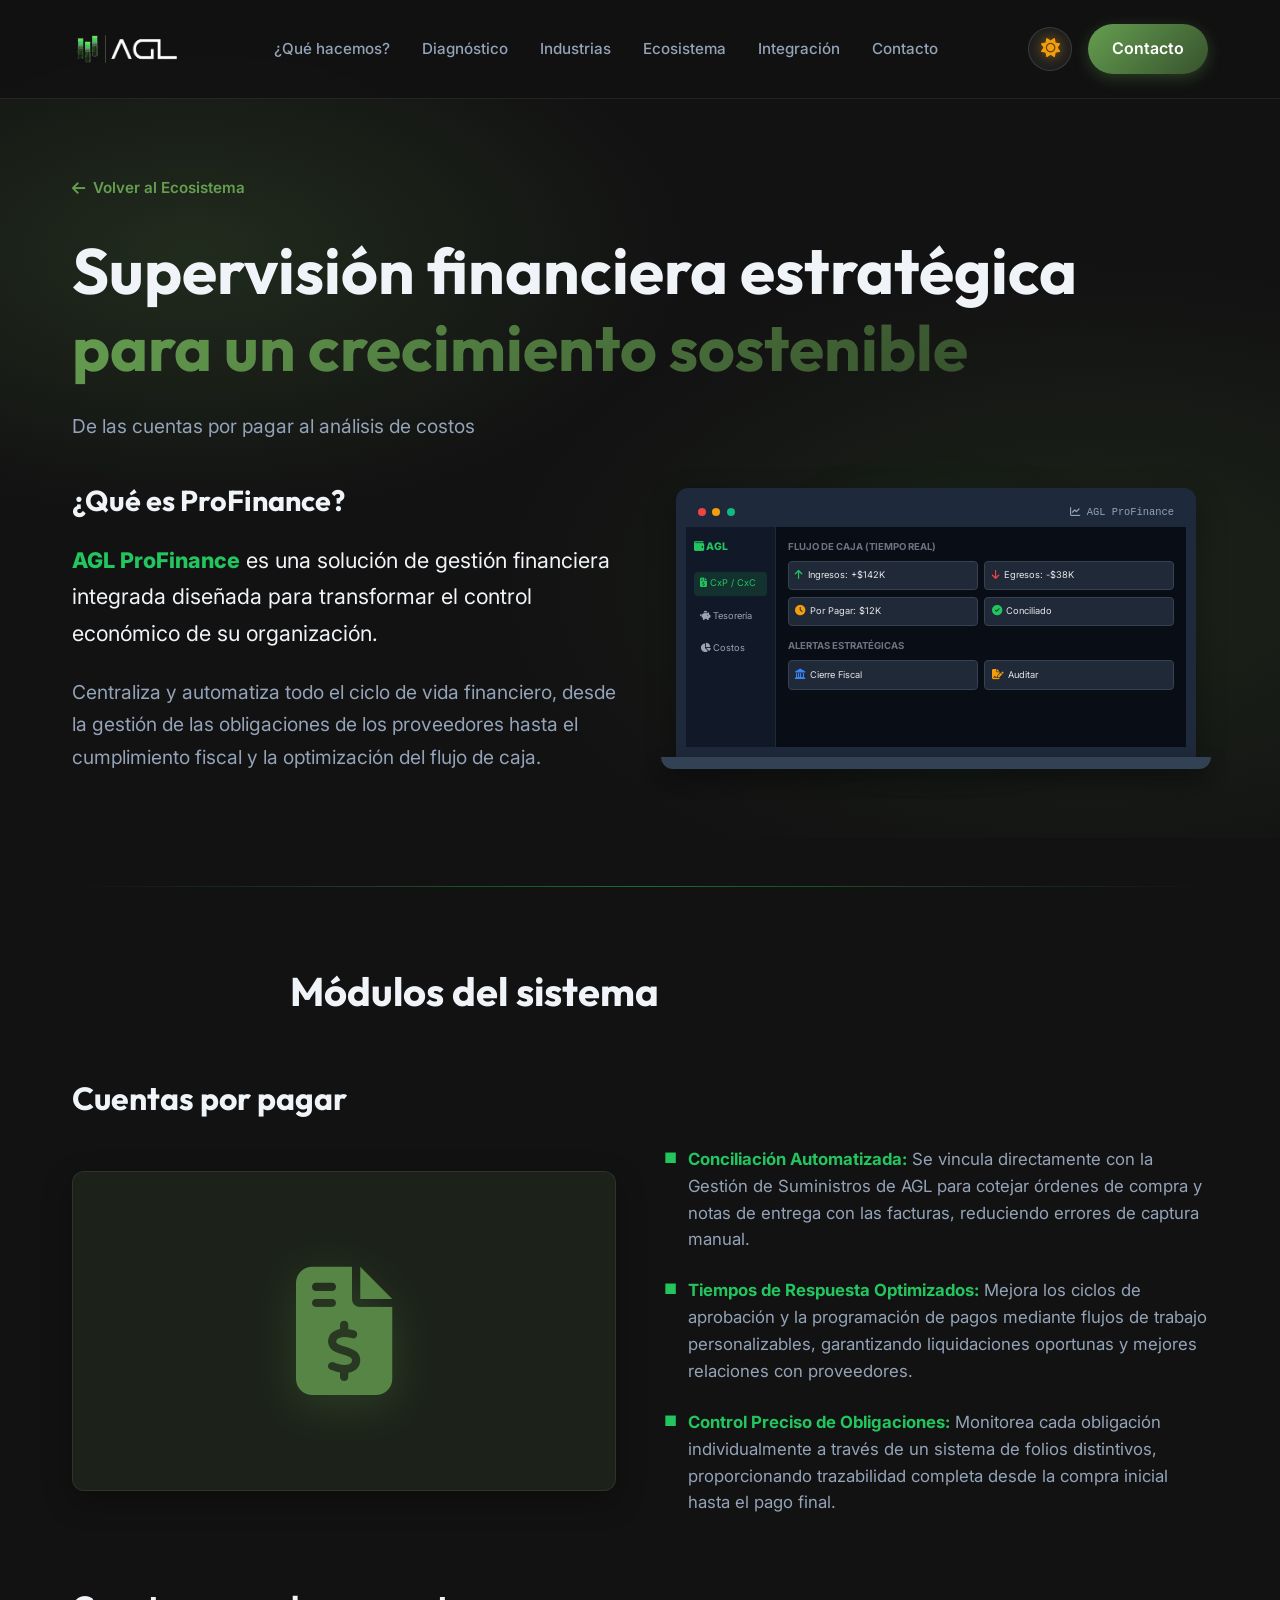
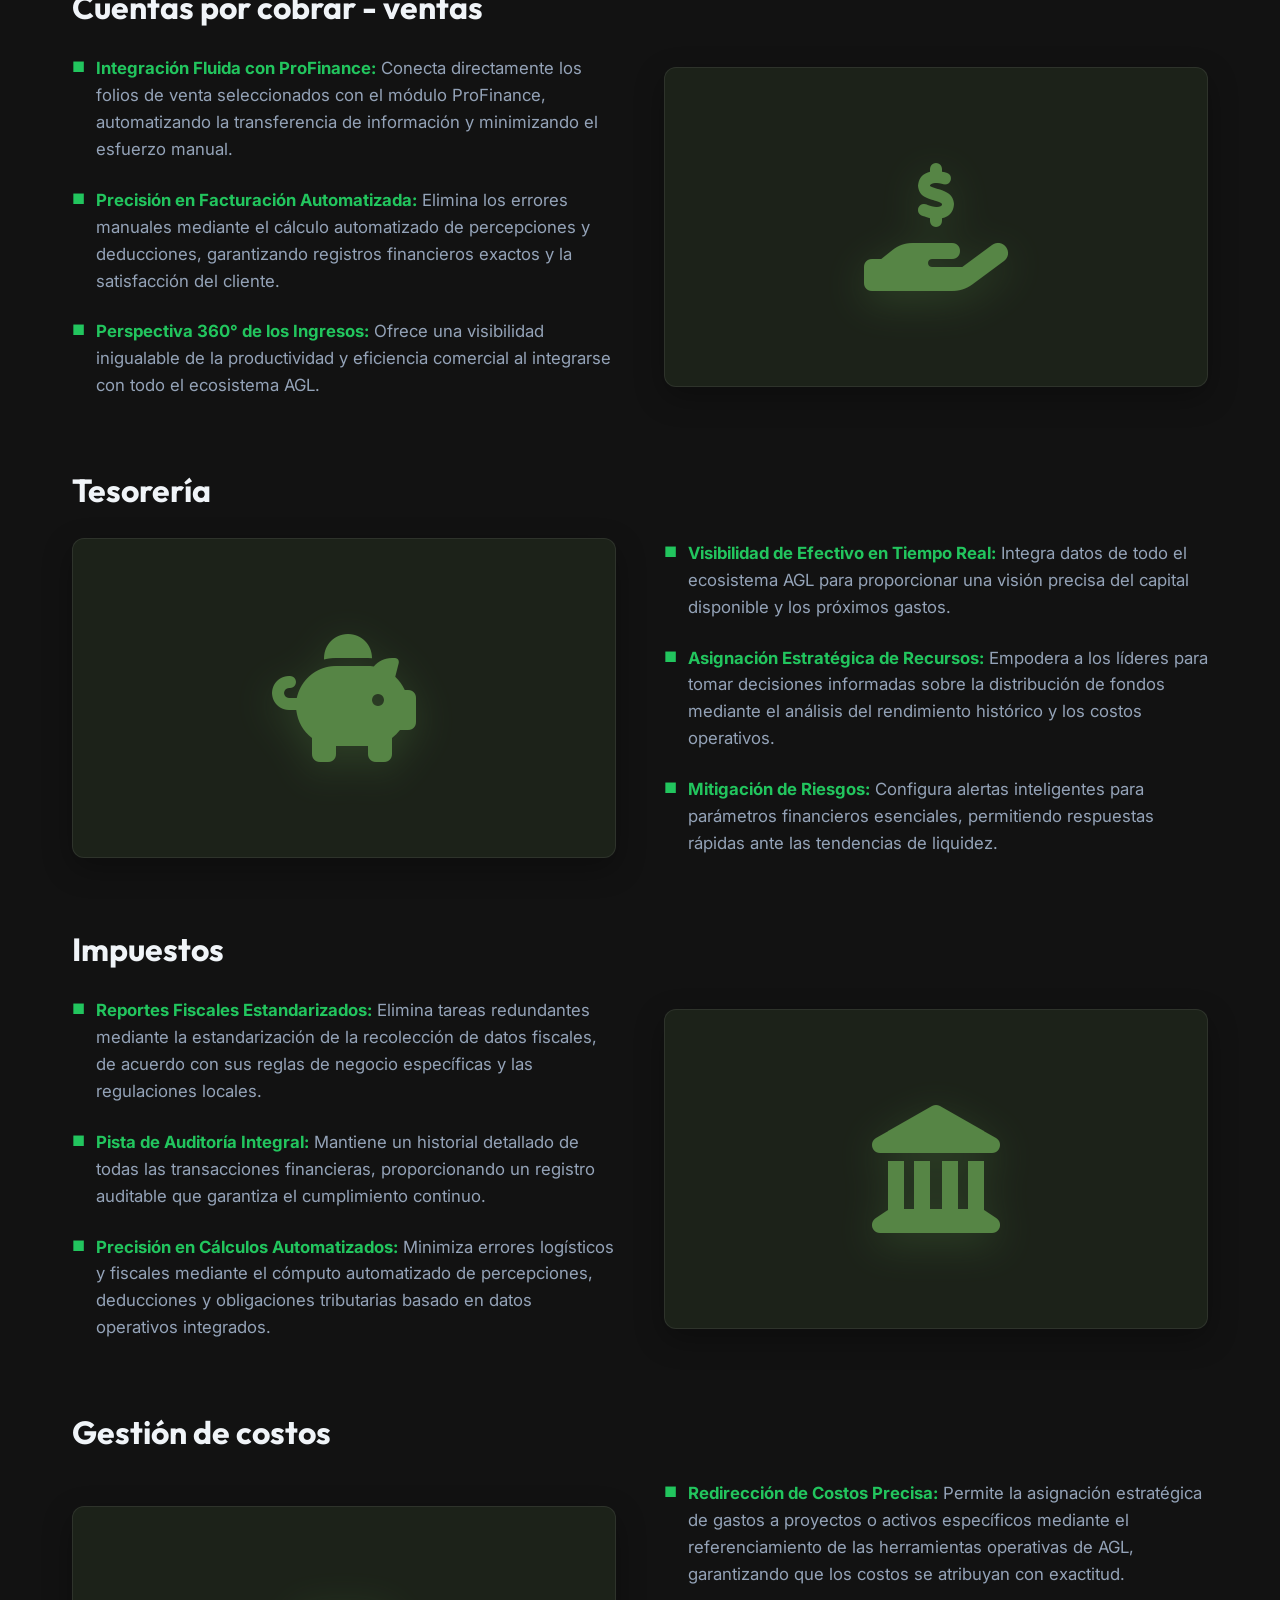
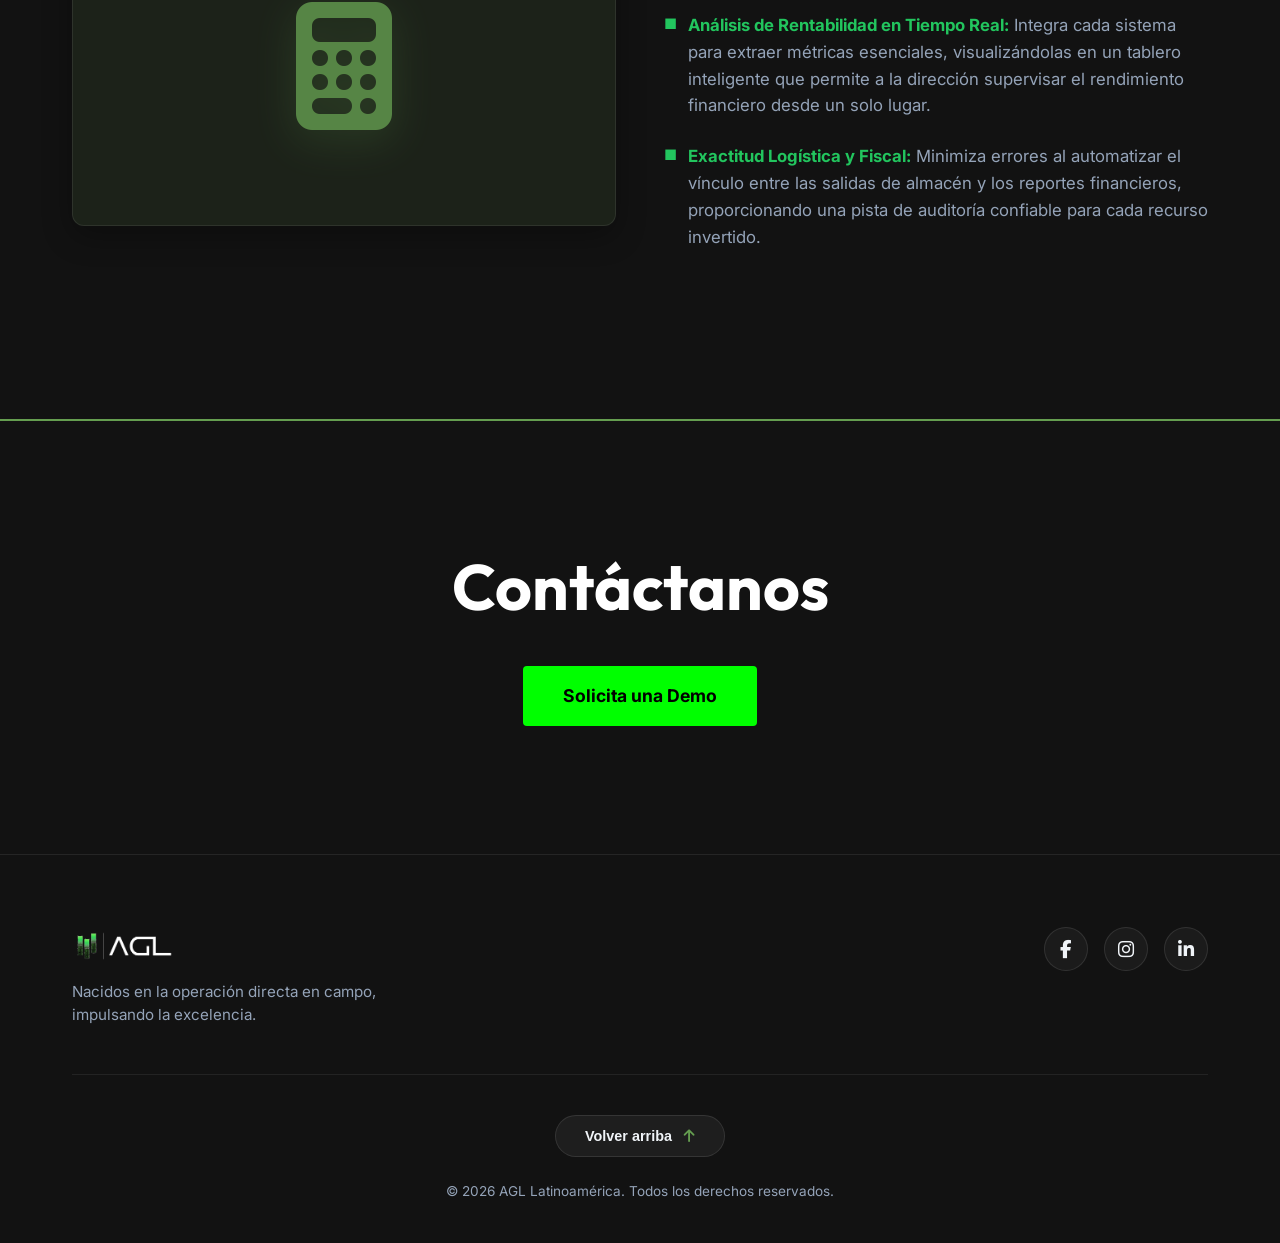
==== servicios/administrativos/profinance/profinance.html @ b3e9d48b "markVI" ====
<!DOCTYPE html>
<html lang="es">

<head>
    <meta charset="UTF-8">
    <meta name="viewport" content="width=device-width, initial-scale=1.0">
    <title>ProFinance | AGL Latinoamérica</title>
    <meta name="description"
        content="Supervisión financiera estratégica para un crecimiento sostenible. De las cuentas por pagar al análisis de costos.">
    <!-- Google Fonts & Icons -->
    <link rel="preconnect" href="https://fonts.googleapis.com">
    <link rel="preconnect" href="https://fonts.gstatic.com" crossorigin>
    <link
        href="https://fonts.googleapis.com/css2?family=Inter:wght@300;400;600;700&family=Outfit:wght@400;600;800&display=swap"
        rel="stylesheet">
    <link rel="stylesheet" href="https://cdnjs.cloudflare.com/ajax/libs/font-awesome/6.4.0/css/all.min.css">
    <!-- Enlazado al CSS de esta sección -->
    <link rel="stylesheet" href="styles_pf.css">
</head>

<body>
    <!-- Navbar -->
    <nav class="navbar">
        <div class="container nav-container">
            <a href="../../../index.html" class="logo">
                <img src="../../../Logos/logo blanco.png" alt="AGL" class="logo-img theme-logo" id="nav-logo">
            </a>
            <ul class="nav-links">
                <li><a href="../../../index.html#about">¿Qué hacemos?</a></li>
                <li><a href="../../../index.html#diagnostico">Diagnóstico</a></li>
                <li><a href="../../../index.html#industrias">Industrias</a></li>
                <li><a href="../../../index.html#ecosistema">Ecosistema</a></li>
                <li><a href="../../../index.html#integracion">Integración</a></li>
                <li><a href="#contacto">Contacto</a></li>
            </ul>
            <div class="nav-actions">
                <button class="theme-toggle-btn" id="theme-toggle" aria-label="Cambiar tema">
                    <i class="fas fa-sun theme-icon theme-icon-sun"></i>
                    <i class="fas fa-moon theme-icon theme-icon-moon"></i>
                </button>
                <a href="#contacto" class="btn btn-primary nav-btn">Contacto</a>
                <button class="mobile-menu-btn" id="mobile-menu-btn"><i class="fas fa-bars"></i></button>
            </div>
        </div>
    </nav>

    <!-- Menú Móvil -->
    <div class="mobile-nav" id="mobile-nav">
        <div class="mobile-nav-header">
            <a href="../../../index.html" class="logo">
                <img src="../../../Logos/logo blanco.png" alt="AGL" class="logo-img theme-logo" id="mobile-nav-logo">
            </a>
            <button class="mobile-close-btn" id="mobile-close-btn"><i class="fas fa-times"></i></button>
        </div>
        <ul class="mobile-nav-links">
            <li><a href="../../../index.html#about" class="mobile-link">¿Qué hacemos?</a></li>
            <li><a href="../../../index.html#ecosistema" class="mobile-link">Ecosistema</a></li>
            <li><a href="../../../index.html#integracion" class="mobile-link">Integración</a></li>
        </ul>
        <div class="mobile-nav-footer">
            <a href="#contacto" class="btn btn-primary mobile-link">Contacto</a>
            <button class="mobile-theme-toggle" id="mobile-theme-toggle">
                <span class="theme-toggle-btn-inner">
                    <i class="fas fa-sun theme-icon theme-icon-sun"></i>
                    <i class="fas fa-moon theme-icon theme-icon-moon"></i>
                </span>
            </button>
        </div>
    </div>

    <!-- Hero Section: ¿Qué es ProFinance? -->
    <section class="hero detail-hero">
        <div class="container">
            <a href="../../../index.html#ecosistema" class="back-link"><i class="fas fa-arrow-left"></i> Volver al
                Ecosistema</a>

            <div class="section-title-large fade-in-up">
                <h1>Supervisión financiera estratégica <br><span class="gradient-text">para un crecimiento
                        sostenible</span></h1>
                <p class="intro-sub" style="margin-top: -1rem; margin-bottom: 2.5rem;">De las cuentas por pagar al
                    análisis de costos</p>
            </div>

            <div class="mining-intro-grid fade-in-up delay-1">
                <div class="mining-intro-text">
                    <h3 style="font-size: 1.8rem; margin-bottom: 1.5rem;">¿Qué es ProFinance?</h3>
                    <p class="intro-lead">
                        <strong class="highlight-green-text">AGL ProFinance</strong> es una solución de gestión
                        financiera integrada diseñada para transformar el control económico de su organización.
                    </p>
                    <p class="intro-sub">
                        Centraliza y automatiza todo el ciclo de vida financiero, desde la gestión de las obligaciones
                        de los proveedores hasta el cumplimiento fiscal y la optimización del flujo de caja.
                    </p>
                </div>

                <!-- Mockup de Laptop (Animación UI para Finanzas) -->
                <div class="mining-mockup-wrapper">
                    <div class="laptop-container">
                        <div class="laptop-glow"></div>
                        <div class="laptop-screen">
                            <div class="screen-header">
                                <span class="dot red"></span>
                                <span class="dot yellow"></span>
                                <span class="dot green"></span>
                                <span class="screen-title"><i class="fas fa-chart-line"></i> AGL ProFinance</span>
                            </div>
                            <div class="screen-body">
                                <div class="app-sidebar">
                                    <div class="app-logo-small"><i class="fas fa-wallet"></i> AGL</div>
                                    <div class="app-nav-item active"><i class="fas fa-file-invoice-dollar"></i> CxP /
                                        CxC</div>
                                    <div class="app-nav-item"><i class="fas fa-piggy-bank"></i> Tesorería</div>
                                    <div class="app-nav-item"><i class="fas fa-chart-pie"></i> Costos</div>
                                </div>
                                <div class="app-content">
                                    <div class="app-section-title">Flujo de Caja (Tiempo Real)</div>
                                    <div class="app-cards-grid">
                                        <div class="app-card"><i class="fas fa-arrow-up" style="color: #22c55e;"></i>
                                            Ingresos: +$142K</div>
                                        <div class="app-card"><i class="fas fa-arrow-down" style="color: #ef4444;"></i>
                                            Egresos: -$38K</div>
                                        <div class="app-card"><i class="fas fa-clock" style="color: #f59e0b;"></i> Por
                                            Pagar: $12K</div>
                                        <div class="app-card"><i class="fas fa-check-circle"
                                                style="color: #22c55e;"></i> Conciliado</div>
                                    </div>
                                    <div class="app-section-title">Alertas Estratégicas</div>
                                    <div class="app-cards-grid">
                                        <div class="app-card small"><i class="fas fa-landmark"
                                                style="color: #3b82f6;"></i> Cierre Fiscal</div>
                                        <div class="app-card small"><i class="fas fa-file-signature"
                                                style="color: #f59e0b;"></i> Auditar</div>
                                    </div>
                                </div>
                            </div>
                        </div>
                        <div class="laptop-base"></div>
                    </div>
                </div>
            </div>
        </div>
    </section>

    <div class="container">
        <hr class="section-divider">
    </div>

    <!-- Módulos del Sistema en filas alternadas -->
    <section class="modules-section">
        <div class="container">
            <div class="section-header fade-in-up">
                <h2 class="modules-main-title">Módulos del sistema</h2>
            </div>

            <!-- Módulo 1: Cuentas por pagar -->
            <div class="module-block fade-in-up">
                <h3 class="module-title">Cuentas por pagar</h3>
                <div class="module-grid">
                    <div class="module-icon-card">
                        <i class="fas fa-file-invoice-dollar module-card-icon"></i>
                    </div>
                    <div class="module-info">
                        <ul class="module-bullets">
                            <li>
                                <strong>Conciliación Automatizada:</strong> Se vincula directamente con la Gestión de
                                Suministros de AGL para cotejar órdenes de compra y notas de entrega con las facturas,
                                reduciendo errores de captura manual.
                            </li>
                            <li>
                                <strong>Tiempos de Respuesta Optimizados:</strong> Mejora los ciclos de aprobación y la
                                programación de pagos mediante flujos de trabajo personalizables, garantizando
                                liquidaciones oportunas y mejores relaciones con proveedores.
                            </li>
                            <li>
                                <strong>Control Preciso de Obligaciones:</strong> Monitorea cada obligación
                                individualmente a través de un sistema de folios distintivos, proporcionando
                                trazabilidad completa desde la compra inicial hasta el pago final.
                            </li>
                        </ul>
                    </div>
                </div>
            </div>

            <!-- Módulo 2: Cuentas por cobrar - ventas (Alternado) -->
            <div class="module-block fade-in-up delay-1">
                <h3 class="module-title">Cuentas por cobrar - ventas</h3>
                <div class="module-grid">
                    <div class="module-info">
                        <ul class="module-bullets">
                            <li>
                                <strong>Integración Fluida con ProFinance:</strong> Conecta directamente los folios de
                                venta seleccionados con el módulo ProFinance, automatizando la transferencia de
                                información y minimizando el esfuerzo manual.
                            </li>
                            <li>
                                <strong>Precisión en Facturación Automatizada:</strong> Elimina los errores manuales
                                mediante el cálculo automatizado de percepciones y deducciones, garantizando registros
                                financieros exactos y la satisfacción del cliente.
                            </li>
                            <li>
                                <strong>Perspectiva 360° de los Ingresos:</strong> Ofrece una visibilidad inigualable de
                                la productividad y eficiencia comercial al integrarse con todo el ecosistema AGL.
                            </li>
                        </ul>
                    </div>
                    <div class="module-icon-card">
                        <i class="fas fa-hand-holding-usd module-card-icon"></i>
                    </div>
                </div>
            </div>

            <!-- Módulo 3: Tesorería -->
            <div class="module-block fade-in-up delay-2">
                <h3 class="module-title">Tesorería</h3>
                <div class="module-grid">
                    <div class="module-icon-card">
                        <i class="fas fa-piggy-bank module-card-icon"></i>
                    </div>
                    <div class="module-info">
                        <ul class="module-bullets">
                            <li>
                                <strong>Visibilidad de Efectivo en Tiempo Real:</strong> Integra datos de todo el
                                ecosistema AGL para proporcionar una visión precisa del capital disponible y los
                                próximos gastos.
                            </li>
                            <li>
                                <strong>Asignación Estratégica de Recursos:</strong> Empodera a los líderes para tomar
                                decisiones informadas sobre la distribución de fondos mediante el análisis del
                                rendimiento histórico y los costos operativos.
                            </li>
                            <li>
                                <strong>Mitigación de Riesgos:</strong> Configura alertas inteligentes para parámetros
                                financieros esenciales, permitiendo respuestas rápidas ante las tendencias de liquidez.
                            </li>
                        </ul>
                    </div>
                </div>
            </div>

            <!-- Módulo 4: Impuestos (Alternado) -->
            <div class="module-block fade-in-up delay-1">
                <h3 class="module-title">Impuestos</h3>
                <div class="module-grid">
                    <div class="module-info">
                        <ul class="module-bullets">
                            <li>
                                <strong>Reportes Fiscales Estandarizados:</strong> Elimina tareas redundantes mediante
                                la estandarización de la recolección de datos fiscales, de acuerdo con sus reglas de
                                negocio específicas y las regulaciones locales.
                            </li>
                            <li>
                                <strong>Pista de Auditoría Integral:</strong> Mantiene un historial detallado de todas
                                las transacciones financieras, proporcionando un registro auditable que garantiza el
                                cumplimiento continuo.
                            </li>
                            <li>
                                <strong>Precisión en Cálculos Automatizados:</strong> Minimiza errores logísticos y
                                fiscales mediante el cómputo automatizado de percepciones, deducciones y obligaciones
                                tributarias basado en datos operativos integrados.
                            </li>
                        </ul>
                    </div>
                    <div class="module-icon-card">
                        <i class="fas fa-landmark module-card-icon"></i>
                    </div>
                </div>
            </div>

            <!-- Módulo 5: Gestión de costos -->
            <div class="module-block fade-in-up delay-2">
                <h3 class="module-title">Gestión de costos</h3>
                <div class="module-grid">
                    <div class="module-icon-card">
                        <i class="fas fa-calculator module-card-icon"></i>
                    </div>
                    <div class="module-info">
                        <ul class="module-bullets">
                            <li>
                                <strong>Redirección de Costos Precisa:</strong> Permite la asignación estratégica de
                                gastos a proyectos o activos específicos mediante el referenciamiento de las
                                herramientas operativas de AGL, garantizando que los costos se atribuyan con exactitud.
                            </li>
                            <li>
                                <strong>Análisis de Rentabilidad en Tiempo Real:</strong> Integra cada sistema para
                                extraer métricas esenciales, visualizándolas en un tablero inteligente que permite a la
                                dirección supervisar el rendimiento financiero desde un solo lugar.
                            </li>
                            <li>
                                <strong>Exactitud Logística y Fiscal:</strong> Minimiza errores al automatizar el
                                vínculo entre las salidas de almacén y los reportes financieros, proporcionando una
                                pista de auditoría confiable para cada recurso invertido.
                            </li>
                        </ul>
                    </div>
                </div>
            </div>

        </div>
    </section>

    <!-- Sección de Contacto Simplificada -->
    <section id="contacto" class="supply-cta">
        <div class="container fade-in-up">
            <h2>Contáctanos</h2>
            <a href="https://wa.me/526182922284?text=Hola,%20quisiera%20solicitar%20una%20Demo%20de%20ProFinance"
                target="_blank" class="btn-demo">
                Solicita una Demo
            </a>
        </div>
    </section>

    <!-- Footer -->
    <footer>
        <div class="container footer-container">
            <div class="footer-top">
                <div class="footer-logo">
                    <img src="../../../Logos/logo blanco.png" alt="AGL" class="logo-img footer-logo-img theme-logo"
                        id="footer-logo">
                    <p>Nacidos en la operación directa en campo, impulsando la excelencia.</p>
                </div>
                <div class="footer-socials">
                    <a href="https://www.facebook.com/people/AGL-Business-Intelligence/61572439661784/?locale=es_LA"
                        target="_blank" rel="noopener noreferrer" class="social-icon-btn" aria-label="Facebook">
                        <i class="fab fa-facebook-f"></i>
                    </a>
                    <a href="https://www.instagram.com/aglbi.es/" target="_blank" rel="noopener noreferrer"
                        class="social-icon-btn" aria-label="Instagram">
                        <i class="fab fa-instagram"></i>
                    </a>
                    <a href="https://www.linkedin.com/company/aglbi" target="_blank" rel="noopener noreferrer"
                        class="social-icon-btn" aria-label="LinkedIn">
                        <i class="fab fa-linkedin-in"></i>
                    </a>
                </div>
            </div>
            <div class="footer-bottom">
                <button id="back-to-top-footer" class="btn-back-to-top" title="Volver al inicio"
                    aria-label="Volver arriba">
                    <span>Volver arriba</span>
                    <i class="fas fa-arrow-up"></i>
                </button>
                <div class="footer-copy">
                    &copy; 2026 AGL Latinoamérica. Todos los derechos reservados.
                </div>
            </div>
        </div>
    </footer>

    <script src="script__pf.js"></script>
    <!-- Script Integrado a prueba de fallos -->
    <script>
        document.addEventListener('DOMContentLoaded', () => {
            // 1. FUNCIONAMIENTO DEL MENÚ MÓVIL
            const mobileMenuBtn = document.getElementById('mobile-menu-btn');
            const mobileCloseBtn = document.getElementById('mobile-close-btn');
            const mobileNav = document.getElementById('mobile-nav');
            const mobileLinks = document.querySelectorAll('.mobile-link');

            if (mobileMenuBtn && mobileNav) {
                mobileMenuBtn.addEventListener('click', () => {
                    mobileNav.classList.add('active');
                    mobileNav.style.display = 'flex';
                    document.body.style.overflow = 'hidden'; // Evita que el fondo haga scroll
                });
            }

            if (mobileCloseBtn && mobileNav) {
                mobileCloseBtn.addEventListener('click', () => {
                    mobileNav.classList.remove('active');
                    document.body.style.overflow = '';
                });
            }

            mobileLinks.forEach(link => {
                link.addEventListener('click', () => {
                    if (mobileNav) mobileNav.classList.remove('active');
                    document.body.style.overflow = '';
                });
            });

            // 2. CAMBIO DE TEMA (CLARO/OSCURO)
            const htmlEl = document.documentElement;
            const themeToggle = document.getElementById('theme-toggle');
            const mobileToggle = document.getElementById('mobile-theme-toggle');
            const themeLogos = document.querySelectorAll('.theme-logo');

            const DARK_LOGO = '../../../Logos/logo blanco.png';
            const LIGHT_LOGO = '../../../Logos/logo negro.png';

            function applyTheme(theme) {
                if (theme === 'light') {
                    htmlEl.setAttribute('data-theme', 'light');
                    themeLogos.forEach(img => img.src = LIGHT_LOGO);
                } else {
                    htmlEl.removeAttribute('data-theme');
                    themeLogos.forEach(img => img.src = DARK_LOGO);
                }
                localStorage.setItem('agl-theme', theme);
            }

            const savedTheme = localStorage.getItem('agl-theme') || 'dark';
            applyTheme(savedTheme);

            const toggleTheme = () => applyTheme(htmlEl.getAttribute('data-theme') === 'light' ? 'dark' : 'light');
            if (themeToggle) themeToggle.addEventListener('click', toggleTheme);
            if (mobileToggle) mobileToggle.addEventListener('click', toggleTheme);

            // 3. EFECTO SCROLL EN NAVBAR
            const navbar = document.querySelector('.navbar');
            window.addEventListener('scroll', () => {
                if (navbar) navbar.classList.toggle('scrolled', window.scrollY > 50);
            });

            // 4. BOTÓN VOLVER ARRIBA
            const footerBackToTop = document.getElementById('back-to-top-footer');
            if (footerBackToTop) {
                footerBackToTop.addEventListener('click', () => {
                    window.scrollTo({ top: 0, behavior: 'smooth' });
                });
            }
        });
    </script>
</body>

</html>
</body>

</html>
---- servicios/administrativos/profinance/styles_pf.css ----
/* ==========================================================================
   AGL Latinoamérica - WorkForce Styles (styles_wf.css)
   ========================================================================== */

:root {
    --bg-color: #121212;
    --bg-alt: #1C2219;
    --text-primary: #f0f4f8;
    --text-secondary: #94a3b8;
    --text-muted: #81807E;
    --primary-color: #659E50;
    --primary-hover: #75b35c;
    --accent-color: #37522D;

    --glass-bg: rgba(28, 34, 25, 0.75);
    --glass-border: rgba(255, 255, 255, 0.08);
    --card-border-hover: rgba(101, 158, 80, 0.35);
    --card-shadow: 0 10px 30px rgba(0, 0, 0, 0.3);

    --nav-scrolled-bg: rgba(18, 18, 18, 0.92);
    --mobile-nav-bg: rgba(18, 18, 18, 0.98);

    --hero-glow: radial-gradient(ellipse 65% 55% at 85% 70%, rgba(55, 82, 45, 0.28) 0%, rgba(18, 18, 18, 0) 70%),
        radial-gradient(ellipse 55% 45% at 15% 30%, rgba(101, 158, 80, 0.18) 0%, rgba(18, 18, 18, 0) 70%);

    --badge-bg: rgba(101, 158, 80, 0.12);
    --badge-border: rgba(101, 158, 80, 0.25);
    --divider-color: rgba(255, 255, 255, 0.07);

    --social-btn-bg: rgba(255, 255, 255, 0.04);
    --social-btn-border: rgba(255, 255, 255, 0.1);
    --social-btn-color: #f0f4f8;
    --back-to-top-bg: rgba(255, 255, 255, 0.05);
    --back-to-top-border: rgba(255, 255, 255, 0.1);
    --theme-toggle-bg: rgba(255, 255, 255, 0.06);
    --theme-toggle-border: rgba(255, 255, 255, 0.12);
    --theme-toggle-hover: rgba(101, 158, 80, 0.2);

    --transition: all 0.3s cubic-bezier(0.25, 0.8, 0.25, 1);
    --theme-transition: background-color 0.4s ease, color 0.4s ease, border-color 0.4s ease, box-shadow 0.4s ease;
}

[data-theme="light"] {
    --bg-color: #f7faf7;
    --bg-alt: #ffffff;
    --text-primary: #151d16;
    --text-secondary: #4d5e50;
    --text-muted: #748577;
    --primary-color: #438830;
    --primary-hover: #346d25;
    --accent-color: #254a1a;

    --glass-bg: rgba(255, 255, 255, 0.88);
    --glass-border: rgba(35, 55, 30, 0.1);
    --card-border-hover: rgba(67, 136, 48, 0.45);
    --card-shadow: 0 12px 35px rgba(25, 45, 20, 0.07);

    --nav-scrolled-bg: rgba(247, 250, 247, 0.94);
    --mobile-nav-bg: rgba(247, 250, 247, 0.98);

    --hero-glow: radial-gradient(ellipse 65% 55% at 85% 70%, rgba(67, 136, 48, 0.14) 0%, rgba(247, 250, 247, 0) 70%),
        radial-gradient(ellipse 55% 45% at 15% 30%, rgba(101, 158, 80, 0.12) 0%, rgba(247, 250, 247, 0) 70%);

    --badge-bg: rgba(67, 136, 48, 0.1);
    --badge-border: rgba(67, 136, 48, 0.25);
    --divider-color: rgba(35, 55, 30, 0.08);

    --social-btn-bg: rgba(35, 55, 30, 0.05);
    --social-btn-border: rgba(35, 55, 30, 0.12);
    --social-btn-color: #151d16;
    --back-to-top-bg: rgba(35, 55, 30, 0.05);
    --back-to-top-border: rgba(35, 55, 30, 0.12);
    --theme-toggle-bg: rgba(35, 55, 30, 0.06);
    --theme-toggle-border: rgba(35, 55, 30, 0.12);
    --theme-toggle-hover: rgba(67, 136, 48, 0.15);
}

/* ==========================================================================
   RESET Y BASE
   ========================================================================== */
* {
    margin: 0;
    padding: 0;
    box-sizing: border-box;
}

html {
    scroll-behavior: smooth;
    font-family: 'Inter', sans-serif;
    color: var(--text-primary);
    background-color: var(--bg-color);
    overflow-x: hidden;
    transition: var(--theme-transition);
}

body {
    line-height: 1.6;
    overflow-x: hidden;
    position: relative;
    color: var(--text-primary);
    background-color: var(--bg-color);
    transition: var(--theme-transition);
}

h1,
h2,
h3,
h4,
h5,
h6 {
    font-family: 'Outfit', sans-serif;
    font-weight: 700;
    line-height: 1.2;
    margin-bottom: 1rem;
    color: var(--text-primary);
}

a {
    text-decoration: none;
    color: inherit;
    transition: var(--transition);
}

ul {
    list-style: none;
}

.container {
    width: 100%;
    max-width: 1200px;
    margin: 0 auto;
    padding: 0 2rem;
}

.gradient-text {
    background: linear-gradient(135deg, var(--primary-color), var(--accent-color));
    -webkit-background-clip: text;
    -webkit-text-fill-color: transparent;
    background-clip: text;
}

/* Botones */
.btn {
    display: inline-flex;
    align-items: center;
    justify-content: center;
    gap: 0.5rem;
    padding: 0.75rem 1.5rem;
    border-radius: 50px;
    font-weight: 600;
    font-size: 1rem;
    cursor: pointer;
    transition: var(--transition);
    border: none;
    outline: none;
    text-align: center;
}

.btn-primary {
    background: linear-gradient(135deg, var(--primary-color), var(--accent-color));
    color: #ffffff !important;
    box-shadow: 0 4px 15px rgba(101, 158, 80, 0.3);
}

.btn-primary:hover {
    transform: translateY(-2px);
    box-shadow: 0 6px 22px rgba(101, 158, 80, 0.45);
    background: linear-gradient(135deg, var(--primary-hover), var(--primary-color));
}

.btn-large {
    padding: 1rem 2.5rem;
    font-size: 1.1rem;
}

/* ==========================================================================
   NAVBAR Y MENÚ
   ========================================================================== */
.navbar {
    position: fixed;
    top: 0;
    left: 0;
    width: 100%;
    padding: 1.5rem 0;
    z-index: 1000;
    transition: var(--transition);
    background: transparent;
}

.navbar.scrolled {
    background: var(--nav-scrolled-bg);
    backdrop-filter: blur(12px);
    -webkit-backdrop-filter: blur(12px);
    border-bottom: 1px solid var(--glass-border);
    padding: 1rem 0;
    box-shadow: var(--card-shadow);
}

.nav-container {
    display: flex;
    justify-content: space-between;
    align-items: center;
}

.logo {
    display: flex;
    align-items: center;
    font-size: 1.5rem;
    font-weight: 800;
    font-family: 'Outfit', sans-serif;
    letter-spacing: -0.5px;
}

.logo-img {
    height: 40px;
    width: auto;
    max-height: 44px;
    object-fit: contain;
    display: block;
    transition: opacity 0.3s ease, transform 0.3s ease;
}

.nav-links {
    display: flex;
    gap: 2rem;
}

.nav-links a {
    font-size: 0.95rem;
    font-weight: 500;
    color: var(--text-secondary);
}

.nav-links a:hover {
    color: var(--primary-color);
}

.nav-actions {
    display: flex;
    align-items: center;
    gap: 1rem;
}

/* Botones de Tema */
.theme-toggle-btn,
.mobile-theme-toggle {
    position: relative;
    width: 44px;
    height: 44px;
    border-radius: 50%;
    background: var(--theme-toggle-bg);
    border: 1px solid var(--theme-toggle-border);
    color: var(--text-primary);
    cursor: pointer;
    display: inline-flex;
    align-items: center;
    justify-content: center;
    font-size: 1.2rem;
    transition: all 0.35s ease;
    outline: none;
    overflow: hidden;
    flex-shrink: 0;
}

.theme-toggle-btn:hover,
.mobile-theme-toggle:hover {
    background: var(--theme-toggle-hover);
    border-color: var(--primary-color);
    transform: translateY(-2px) scale(1.06);
    box-shadow: 0 6px 18px rgba(101, 158, 80, 0.25);
}

.theme-toggle-btn .theme-icon,
.mobile-theme-toggle .theme-icon {
    position: absolute;
    transition: transform 0.45s ease, opacity 0.35s ease, color 0.35s ease, filter 0.35s ease;
}

:root .theme-icon-sun {
    opacity: 1;
    transform: rotate(0deg) scale(1);
    color: #f59e0b;
    filter: drop-shadow(0 0 6px rgba(245, 158, 11, 0.6));
}

:root .theme-icon-moon {
    opacity: 0;
    transform: rotate(90deg) scale(0.3);
    color: #6366f1;
}

[data-theme="light"] .theme-icon-sun {
    opacity: 0;
    transform: rotate(-90deg) scale(0.3);
}

[data-theme="light"] .theme-icon-moon {
    opacity: 1;
    transform: rotate(0deg) scale(1);
    color: #334155;
    filter: drop-shadow(0 0 4px rgba(51, 65, 85, 0.3));
}

/* Menú Móvil */
.mobile-menu-btn {
    display: none;
    background: none;
    border: none;
    color: var(--text-primary);
    font-size: 1.5rem;
    cursor: pointer;
    transition: var(--transition);
}

.mobile-nav {
    position: fixed;
    top: 0;
    right: -100%;
    width: 100%;
    height: 100vh;
    background: var(--mobile-nav-bg);
    backdrop-filter: blur(20px);
    z-index: 1001;
    display: none;
    flex-direction: column;
    transition: right 0.35s ease;
    overflow: hidden;
}

.mobile-nav.active {
    right: 0;
}

.mobile-nav-header {
    display: flex;
    align-items: center;
    justify-content: space-between;
    padding: 1.4rem 1.8rem;
    border-bottom: 1px solid var(--glass-border);
    flex-shrink: 0;
}

.mobile-close-btn {
    background: none;
    border: none;
    color: var(--text-primary);
    font-size: 1.5rem;
    cursor: pointer;
    padding: 0.4rem;
    border-radius: 8px;
    transition: var(--transition);
    display: flex;
    align-items: center;
    justify-content: center;
}

.mobile-close-btn:hover {
    color: var(--primary-color);
}

.mobile-nav-links {
    flex: 1;
    display: flex;
    flex-direction: column;
    align-items: center;
    justify-content: center;
    gap: 0.5rem;
    padding: 2rem 1.5rem;
    list-style: none;
}

.mobile-nav-links li {
    width: 100%;
    text-align: center;
}

.mobile-nav-links a {
    display: block;
    font-size: 1.35rem;
    font-weight: 600;
    color: var(--text-secondary);
    padding: 0.7rem 1rem;
    border-radius: 12px;
    transition: var(--transition);
}

.mobile-nav-links a:hover {
    color: var(--primary-color);
    background: rgba(101, 158, 80, 0.08);
}

.mobile-nav-footer {
    display: flex;
    align-items: center;
    justify-content: center;
    gap: 1.2rem;
    padding: 1.5rem 1.8rem 2.5rem;
    border-top: 1px solid var(--glass-border);
    flex-shrink: 0;
}

/* ==========================================================================
   HERO DETAIL Y LAPTOP MOCKUP
   ========================================================================== */
.hero {
    min-height: 100vh;
    display: flex;
    align-items: center;
    position: relative;
    padding-top: 5rem;
    background: var(--hero-glow);
    transition: background 0.4s ease;
}

.detail-hero {
    min-height: auto;
    padding-top: 8rem;
    padding-bottom: 4rem;
    background: var(--hero-glow);
}

.back-link {
    display: inline-flex;
    align-items: center;
    gap: 0.5rem;
    color: var(--primary-color);
    font-size: 0.95rem;
    font-weight: 600;
    margin-bottom: 2rem;
    transition: var(--transition);
}

.back-link:hover {
    color: var(--text-primary);
    transform: translateX(-4px);
}

.section-title-large h1 {
    font-size: clamp(2.8rem, 5vw, 4.2rem);
    margin-bottom: 2.5rem;
}

.badge {
    display: inline-block;
    padding: 0.5rem 1rem;
    background: var(--badge-bg);
    color: var(--primary-color);
    border-radius: 50px;
    font-size: 0.85rem;
    font-weight: 600;
    margin-bottom: 1.5rem;
    border: 1px solid var(--badge-border);
}

.mining-intro-grid {
    display: grid;
    grid-template-columns: 1fr 1fr;
    gap: 3rem;
    align-items: center;
}

.highlight-green-text {
    color: #22c55e;
    font-weight: 800;
}

.intro-lead {
    font-size: 1.35rem;
    line-height: 1.7;
    margin-bottom: 1.5rem;
    color: var(--text-primary);
}

.intro-sub {
    font-size: 1.2rem;
    line-height: 1.7;
    color: var(--text-secondary);
}

/* Laptop Mockup */
.mining-mockup-wrapper {
    position: relative;
    display: flex;
    justify-content: center;
}

.laptop-container {
    position: relative;
    width: 100%;
    max-width: 520px;
}

.laptop-glow {
    position: absolute;
    top: 50%;
    left: 50%;
    transform: translate(-50%, -50%);
    width: 80%;
    height: 80%;
    background: radial-gradient(circle, rgba(34, 197, 94, 0.35) 0%, rgba(18, 18, 18, 0) 70%);
    filter: blur(30px);
    z-index: 0;
}

.laptop-screen {
    position: relative;
    z-index: 1;
    background: #0f172a;
    border: 10px solid #1e293b;
    border-top-left-radius: 12px;
    border-top-right-radius: 12px;
    box-shadow: var(--card-shadow);
    overflow: hidden;
}

.screen-header {
    background: #1e293b;
    padding: 0.4rem 0.75rem;
    display: flex;
    align-items: center;
    gap: 0.4rem;
}

.dot {
    width: 8px;
    height: 8px;
    border-radius: 50%;
}

.dot.red {
    background: #ef4444;
}

.dot.yellow {
    background: #f59e0b;
}

.dot.green {
    background: #10b981;
}

.screen-title {
    margin-left: auto;
    font-size: 0.65rem;
    color: #94a3b8;
    font-family: monospace;
}

.screen-body {
    display: flex;
    height: 220px;
    background: #090d16;
}

.app-sidebar {
    width: 90px;
    background: #111827;
    border-right: 1px solid #1f2937;
    padding: 0.75rem 0.5rem;
    display: flex;
    flex-direction: column;
    gap: 0.5rem;
}

.app-logo-small {
    font-size: 0.65rem;
    font-weight: 800;
    color: #22c55e;
    margin-bottom: 0.5rem;
}

.app-nav-item {
    font-size: 0.58rem;
    color: #9ca3af;
    padding: 0.3rem 0.4rem;
    border-radius: 4px;
}

.app-nav-item.active {
    background: rgba(34, 197, 94, 0.15);
    color: #22c55e;
}

.app-content {
    flex: 1;
    padding: 0.75rem;
}

.app-section-title {
    font-size: 0.6rem;
    color: #6b7280;
    text-transform: uppercase;
    margin-bottom: 0.4rem;
    font-weight: 700;
}

.app-cards-grid {
    display: grid;
    grid-template-columns: repeat(2, 1fr);
    gap: 0.4rem;
    margin-bottom: 0.75rem;
}

.app-card {
    background: #1f2937;
    border: 1px solid #374151;
    border-radius: 4px;
    padding: 0.4rem;
    font-size: 0.58rem;
    color: #e5e7eb;
    display: flex;
    align-items: center;
    gap: 0.3rem;
}

.app-card i {
    color: #22c55e;
    font-size: 0.65rem;
}

.laptop-base {
    position: relative;
    z-index: 1;
    height: 12px;
    background: #334155;
    border-bottom-left-radius: 12px;
    border-bottom-right-radius: 12px;
    margin: 0 -15px;
    box-shadow: 0 10px 20px rgba(0, 0, 0, 0.4);
}

.section-divider {
    border: none;
    height: 1px;
    background: linear-gradient(90deg, transparent, #22c55e, transparent);
    margin: 3rem 0;
    opacity: 0.5;
}

/* ==========================================================================
   MÓDULOS DEL SISTEMA (Filas Alternadas)
   ========================================================================== */
.modules-section {
    padding: 2rem 0 6rem;
}

.section-header {
    text-align: center;
    margin-bottom: 4rem;
    max-width: 700px;
    margin-left: auto;
    margin-right: auto;
}

.section-header h2 {
    font-size: 2.5rem;
}

.modules-main-title {
    font-size: clamp(2.5rem, 4vw, 3.5rem);
    text-align: left;
    margin-bottom: 3rem;
}

.module-block {
    margin-bottom: 4.5rem;
}

.module-title {
    font-size: 2rem;
    margin-bottom: 1.8rem;
    color: var(--text-primary);
}

.module-grid {
    display: grid;
    grid-template-columns: 1fr 1fr;
    gap: 3rem;
    align-items: center;
}

/* Íconos Gigantes en Tarjetas */
.module-icon-card {
    width: 100%;
    height: 320px;
    border-radius: 12px;
    background: var(--bg-alt);
    border: 1px solid var(--glass-border);
    box-shadow: var(--card-shadow);
    display: flex;
    align-items: center;
    justify-content: center;
    transition: transform 0.4s ease, border-color 0.4s ease;
}

.module-icon-card:hover {
    transform: translateY(-8px);
    border-color: var(--primary-color);
}

.module-card-icon {
    font-size: 8rem;
    color: var(--primary-color);
    opacity: 0.8;
    filter: drop-shadow(0 10px 20px rgba(101, 158, 80, 0.3));
    transition: transform 0.4s ease, opacity 0.4s ease;
}

.module-icon-card:hover .module-card-icon {
    transform: scale(1.1);
    opacity: 1;
}

/* Viñetas */
.module-bullets {
    display: flex;
    flex-direction: column;
    gap: 1.5rem;
}

.module-bullets li {
    font-size: 1.05rem;
    line-height: 1.6;
    color: var(--text-secondary);
    position: relative;
    padding-left: 1.5rem;
}

.module-bullets li::before {
    content: "■";
    position: absolute;
    left: 0;
    top: 0;
    color: #22c55e;
    font-size: 0.9rem;
}

.module-bullets strong {
    color: #22c55e;
    font-weight: 700;
}

/* ==========================================================================
   CTA CONTACTO
   ========================================================================== */
.supply-cta {
    padding: 8rem 0;
    text-align: center;
    border-top: 2px solid var(--primary-color);
    background-color: #121212;
}

.supply-cta h2 {
    font-size: clamp(2.5rem, 5vw, 4rem);
    font-weight: 700;
    color: #ffffff;
    margin-bottom: 2.5rem;
}

.btn-demo {
    background-color: #00ff00;
    color: #000000 !important;
    font-weight: 700;
    font-size: 1.1rem;
    padding: 1rem 2.5rem;
    border-radius: 4px;
    border: none;
    cursor: pointer;
    transition: all 0.3s ease;
    text-transform: none;
    display: inline-flex;
    align-items: center;
    justify-content: center;
}

.btn-demo:hover {
    background-color: #00cc00;
    transform: translateY(-2px);
    box-shadow: 0 6px 20px rgba(0, 255, 0, 0.2);
}

/* ==========================================================================
   FOOTER
   ========================================================================== */
footer {
    background: transparent;
    border-top: 1px solid var(--glass-border);
    padding: 4.5rem 0 2.5rem;
    position: relative;
    transition: var(--theme-transition);
}

.footer-container {
    display: flex;
    flex-direction: column;
    gap: 3rem;
}

.footer-top {
    display: flex;
    justify-content: space-between;
    align-items: flex-start;
    gap: 2rem;
    flex-wrap: wrap;
}

.footer-logo {
    max-width: 380px;
}

.footer-logo-img {
    height: 38px;
    margin-bottom: 1rem;
}

.footer-logo p {
    color: var(--text-secondary);
    font-size: 0.95rem;
    line-height: 1.5;
}

.footer-socials {
    display: flex;
    align-items: center;
    gap: 1rem;
}

.social-icon-btn {
    width: 44px;
    height: 44px;
    border-radius: 50%;
    background: var(--social-btn-bg);
    border: 1px solid var(--social-btn-border);
    color: var(--social-btn-color);
    display: flex;
    align-items: center;
    justify-content: center;
    font-size: 1.15rem;
    transition: var(--transition);
}

.social-icon-btn:hover {
    background: rgba(101, 158, 80, 0.15);
    border-color: var(--primary-color);
    color: var(--primary-color);
    transform: translateY(-4px);
    box-shadow: 0 6px 20px rgba(101, 158, 80, 0.3);
}

.footer-bottom {
    display: flex;
    flex-direction: column;
    align-items: center;
    justify-content: center;
    padding-top: 2.5rem;
    border-top: 1px solid var(--divider-color);
    gap: 1.5rem;
    text-align: center;
}

.footer-copy {
    color: var(--text-secondary);
    font-size: 0.85rem;
}

.btn-back-to-top {
    background: var(--back-to-top-bg);
    border: 1px solid var(--back-to-top-border);
    color: var(--text-primary);
    padding: 0.75rem 1.8rem;
    border-radius: 50px;
    font-size: 0.9rem;
    font-weight: 600;
    display: inline-flex;
    align-items: center;
    gap: 0.75rem;
    cursor: pointer;
    transition: var(--transition);
}

.btn-back-to-top i {
    color: var(--primary-color);
    transition: transform 0.3s ease;
}

.btn-back-to-top:hover {
    background: rgba(101, 158, 80, 0.15);
    border-color: var(--primary-color);
    color: var(--primary-color);
    transform: translateY(-4px);
    box-shadow: 0 6px 20px rgba(101, 158, 80, 0.25);
}

.btn-back-to-top:hover i {
    transform: translateY(-4px);
}

/* ==========================================================================
   ANIMACIONES Y RESPONSIVE
   ========================================================================== */
.fade-in-up {
    opacity: 1;
    /* Forzamos a que sea visible siempre */
    transform: translateY(0);
    /* Quitamos el desplazamiento inicial */
    transition: opacity 0.8s ease, transform 0.8s ease;
}

.fade-in-up.visible {
    opacity: 1;
    transform: translateY(0);
}

.delay-1 {
    transition-delay: 0.1s;
}

.delay-2 {
    transition-delay: 0.2s;
}

@media (max-width: 992px) {

    .nav-links,
    .nav-btn,
    .theme-toggle-btn {
        display: none;
    }

    .mobile-menu-btn {
        display: block;
    }

    .mobile-nav {
        display: flex;
    }

    .mining-intro-grid,
    .module-grid {
        grid-template-columns: 1fr;
        gap: 2rem;
    }

    .module-icon-card {
        order: 1;
    }

    .module-info {
        order: 2;
    }
}

@media (max-width: 768px) {
    section {
        padding: 4rem 0;
    }

    .footer-top {
        flex-direction: column;
        align-items: center;
        text-align: center;
        gap: 2rem;
    }

    .footer-logo-img {
        margin: 0 auto 1rem auto;
    }

    .footer-socials {
        justify-content: center;
    }

    .footer-bottom {
        align-items: center;
        text-align: center;
    }

    .supply-cta h2 {
        font-size: 2.5rem;
    }

    .module-icon-card {
        height: 180px;
    }

    .module-card-icon {
        font-size: 4.5rem;
    }
}

@media (max-width: 768px) {

    /* Evita que el texto de la cabecera se esconda detrás del menú */
    .detail-hero {
        padding-top: 7rem !important;
    }

    /* Fuerza a que el menú superior siempre tenga fondo oscuro en celular */
    .navbar {
        background: var(--nav-scrolled-bg) !important;
        backdrop-filter: blur(12px);
        border-bottom: 1px solid var(--glass-border);
    }

    /* ... resto de tus reglas móviles ... */
}

/* ==========================================================================
   CORRECCIÓN DE NAVBAR Y ESPACIADO SUPERIOR
   ========================================================================== */

/* 1. Forzar el fondo oscuro en la barra desde el inicio */
.navbar {
    background: var(--nav-scrolled-bg) !important;
    backdrop-filter: blur(12px);
    -webkit-backdrop-filter: blur(12px);
    border-bottom: 1px solid var(--glass-border);
}

/* 2. Empujar el contenido principal hacia abajo de forma segura */
.detail-hero {
    padding-top: 11rem !important;
    /* Aumenta el espacio superior en escritorio */
}

/* 3. Ajuste proporcional para celulares */
@media (max-width: 768px) {
    .detail-hero {
        padding-top: 8rem !important;
    }
}

/* ==========================================================================
   CORRECCIÓN: CENTRADO PERFECTO DEL BOTÓN DE TEMA (SOL/LUNA)
   ========================================================================== */

/* Convertimos los contenedores en una cuadrícula centrada */
.theme-toggle-btn,
.mobile-theme-toggle,
.theme-toggle-btn-inner {
    display: grid !important;
    place-items: center !important;
}

/* Forzamos a que ambos íconos ocupen exactamente la misma celda central */
.theme-icon-sun,
.theme-icon-moon {
    position: static !important;
    /* Quitamos el absoluto que rompía el diseño */
    grid-area: 1 / 1 !important;
    margin: 0 !important;
}
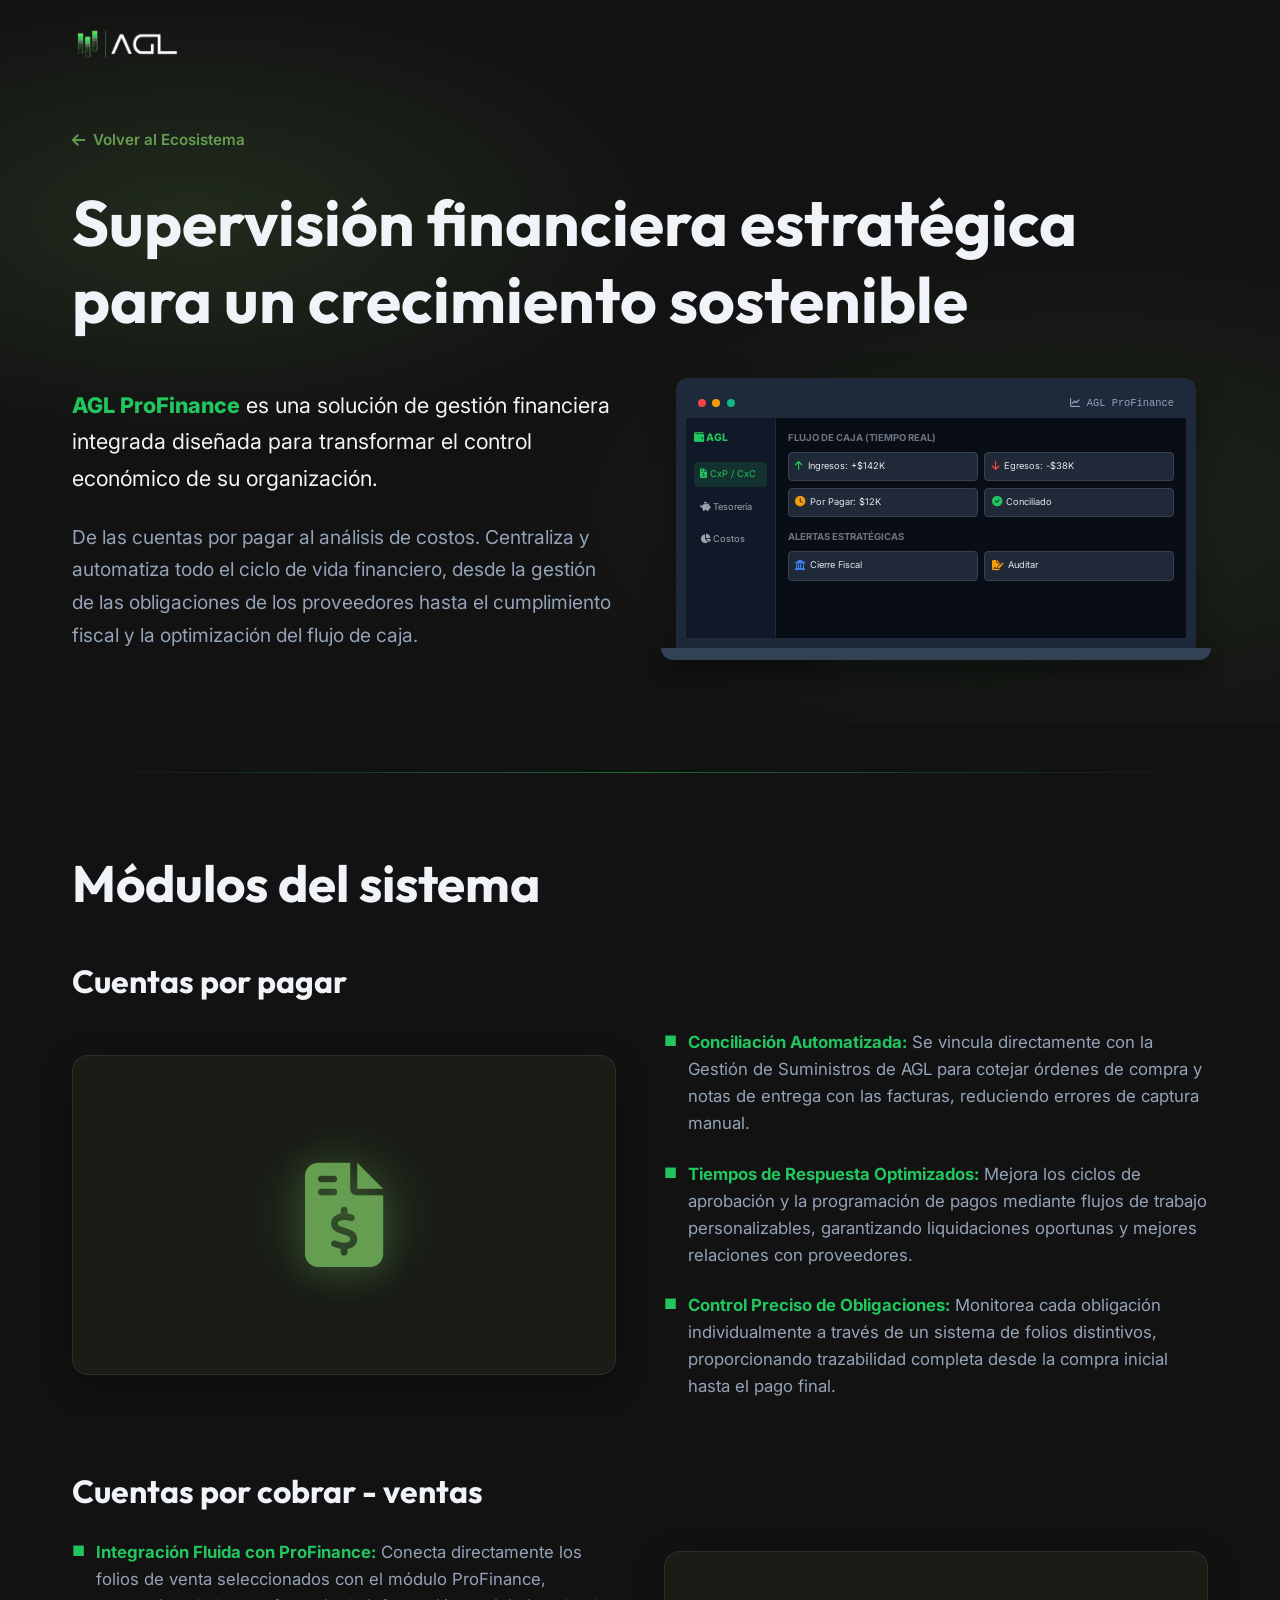
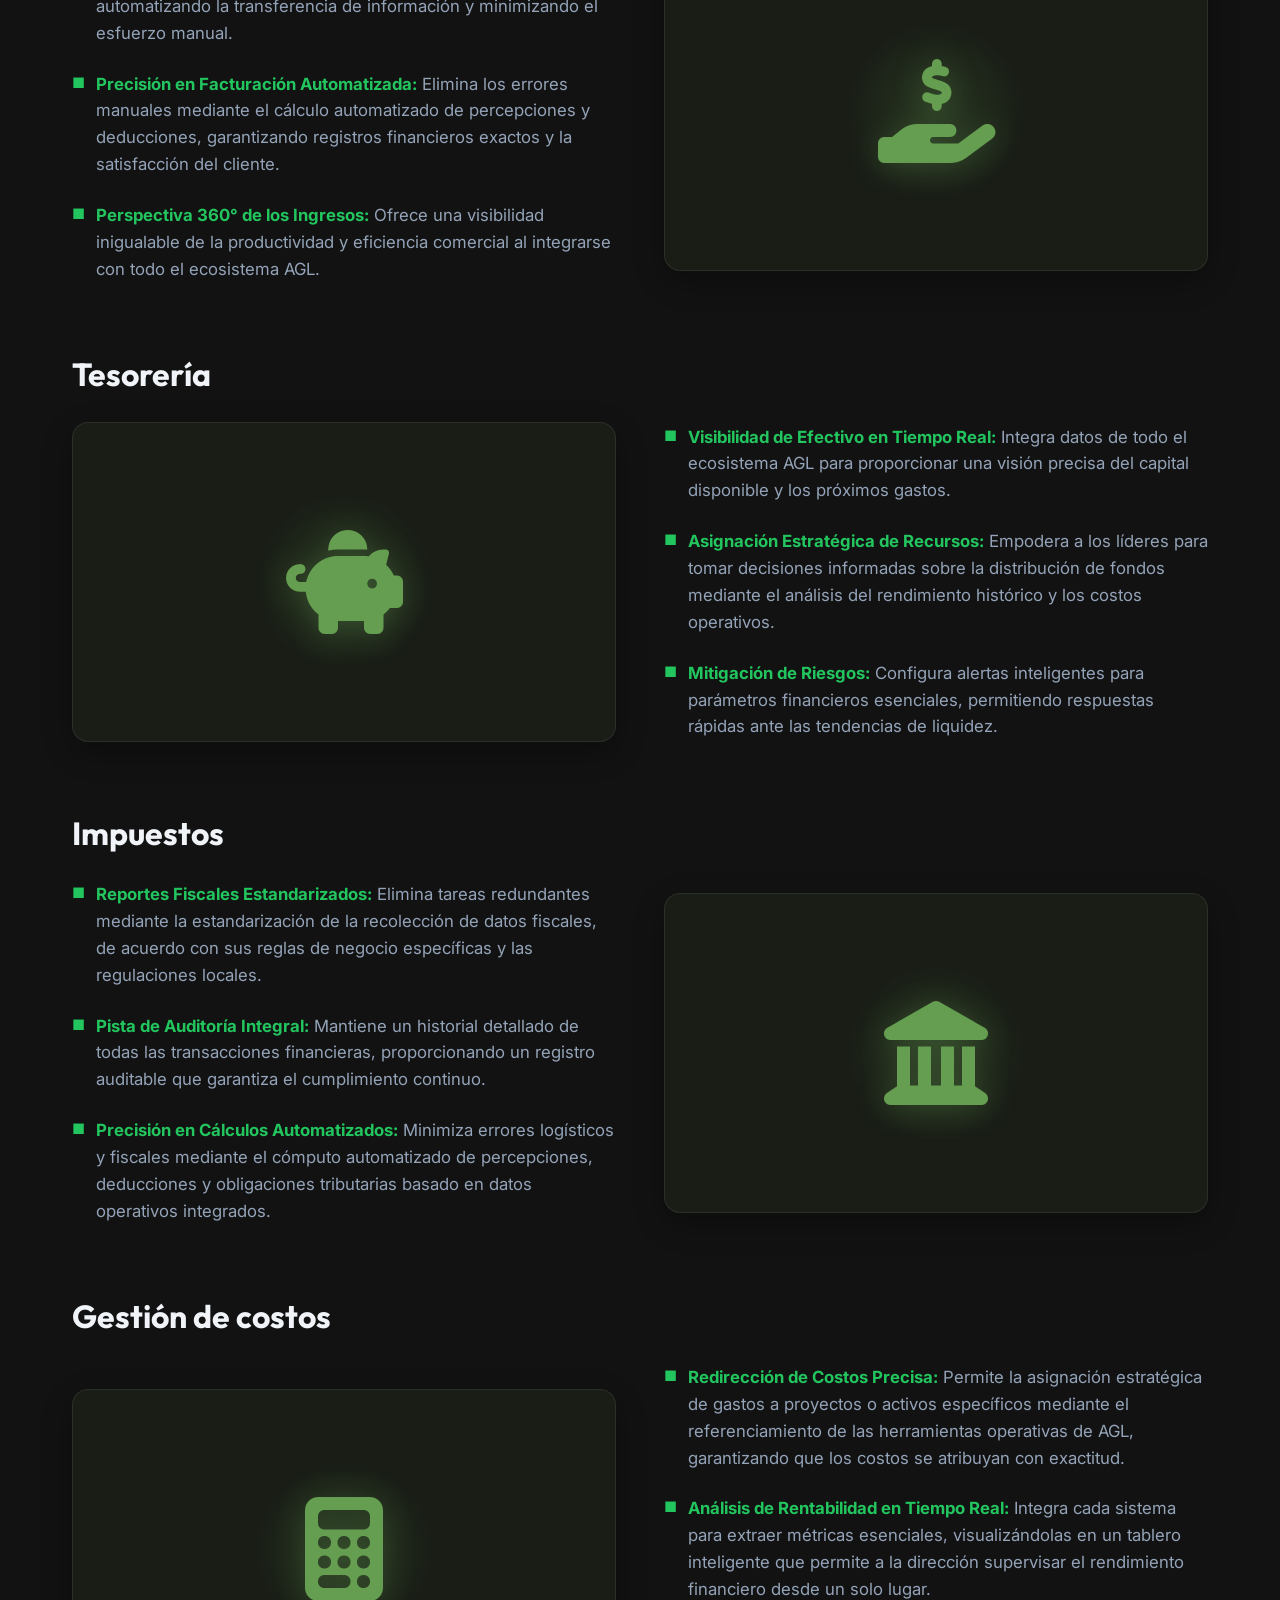
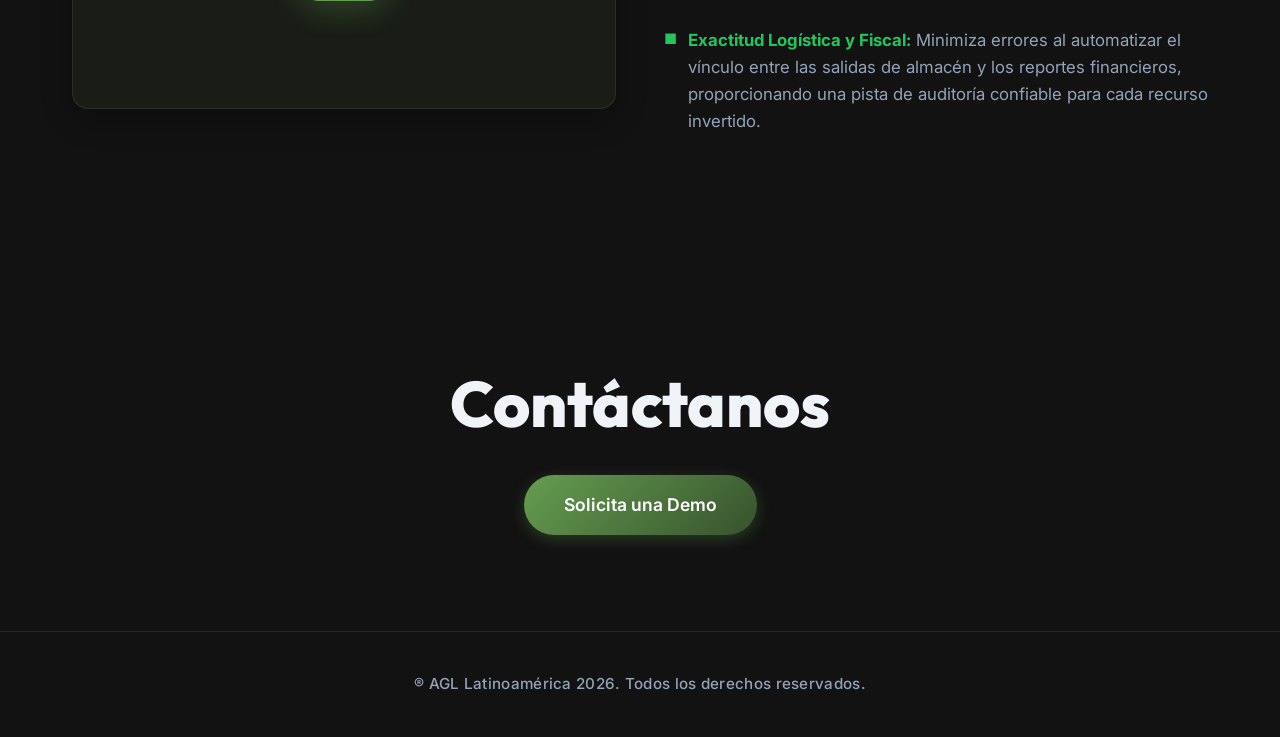
==== commit e746c11a: "markVIII" ====
--- a/servicios/administrativos/profinance/profinance.html
+++ b/servicios/administrativos/profinance/profinance.html
@@ -7,6 +7,8 @@
     <title>ProFinance | AGL Latinoamérica</title>
     <meta name="description"
         content="Supervisión financiera estratégica para un crecimiento sostenible. De las cuentas por pagar al análisis de costos.">
+    <!-- Favicon -->
+    <link rel="icon" type="image/png" href="../../../Logos/favicon.png">
     <!-- Google Fonts & Icons -->
     <link rel="preconnect" href="https://fonts.googleapis.com">
     <link rel="preconnect" href="https://fonts.gstatic.com" crossorigin>
@@ -14,59 +16,20 @@
         href="https://fonts.googleapis.com/css2?family=Inter:wght@300;400;600;700&family=Outfit:wght@400;600;800&display=swap"
         rel="stylesheet">
     <link rel="stylesheet" href="https://cdnjs.cloudflare.com/ajax/libs/font-awesome/6.4.0/css/all.min.css">
-    <!-- Enlazado al CSS de esta sección -->
-    <link rel="stylesheet" href="styles_pf.css">
+
+    <!-- Enlazado al CSS maestro -->
+    <link rel="stylesheet" href="risk_style.css">
 </head>
 
 <body>
-    <!-- Navbar -->
+    <!-- Navbar Simplificado -->
     <nav class="navbar">
         <div class="container nav-container">
             <a href="../../../index.html" class="logo">
                 <img src="../../../Logos/logo blanco.png" alt="AGL" class="logo-img theme-logo" id="nav-logo">
             </a>
-            <ul class="nav-links">
-                <li><a href="../../../index.html#about">¿Qué hacemos?</a></li>
-                <li><a href="../../../index.html#diagnostico">Diagnóstico</a></li>
-                <li><a href="../../../index.html#industrias">Industrias</a></li>
-                <li><a href="../../../index.html#ecosistema">Ecosistema</a></li>
-                <li><a href="../../../index.html#integracion">Integración</a></li>
-                <li><a href="#contacto">Contacto</a></li>
-            </ul>
-            <div class="nav-actions">
-                <button class="theme-toggle-btn" id="theme-toggle" aria-label="Cambiar tema">
-                    <i class="fas fa-sun theme-icon theme-icon-sun"></i>
-                    <i class="fas fa-moon theme-icon theme-icon-moon"></i>
-                </button>
-                <a href="#contacto" class="btn btn-primary nav-btn">Contacto</a>
-                <button class="mobile-menu-btn" id="mobile-menu-btn"><i class="fas fa-bars"></i></button>
-            </div>
         </div>
     </nav>
-
-    <!-- Menú Móvil -->
-    <div class="mobile-nav" id="mobile-nav">
-        <div class="mobile-nav-header">
-            <a href="../../../index.html" class="logo">
-                <img src="../../../Logos/logo blanco.png" alt="AGL" class="logo-img theme-logo" id="mobile-nav-logo">
-            </a>
-            <button class="mobile-close-btn" id="mobile-close-btn"><i class="fas fa-times"></i></button>
-        </div>
-        <ul class="mobile-nav-links">
-            <li><a href="../../../index.html#about" class="mobile-link">¿Qué hacemos?</a></li>
-            <li><a href="../../../index.html#ecosistema" class="mobile-link">Ecosistema</a></li>
-            <li><a href="../../../index.html#integracion" class="mobile-link">Integración</a></li>
-        </ul>
-        <div class="mobile-nav-footer">
-            <a href="#contacto" class="btn btn-primary mobile-link">Contacto</a>
-            <button class="mobile-theme-toggle" id="mobile-theme-toggle">
-                <span class="theme-toggle-btn-inner">
-                    <i class="fas fa-sun theme-icon theme-icon-sun"></i>
-                    <i class="fas fa-moon theme-icon theme-icon-moon"></i>
-                </span>
-            </button>
-        </div>
-    </div>
 
     <!-- Hero Section: ¿Qué es ProFinance? -->
     <section class="hero detail-hero">
@@ -75,21 +38,18 @@
                 Ecosistema</a>
 
             <div class="section-title-large fade-in-up">
-                <h1>Supervisión financiera estratégica <br><span class="gradient-text">para un crecimiento
-                        sostenible</span></h1>
-                <p class="intro-sub" style="margin-top: -1rem; margin-bottom: 2.5rem;">De las cuentas por pagar al
-                    análisis de costos</p>
+                <h1>Supervisión financiera estratégica para un crecimiento sostenible</h1>
             </div>
 
             <div class="mining-intro-grid fade-in-up delay-1">
                 <div class="mining-intro-text">
-                    <h3 style="font-size: 1.8rem; margin-bottom: 1.5rem;">¿Qué es ProFinance?</h3>
                     <p class="intro-lead">
                         <strong class="highlight-green-text">AGL ProFinance</strong> es una solución de gestión
                         financiera integrada diseñada para transformar el control económico de su organización.
                     </p>
                     <p class="intro-sub">
-                        Centraliza y automatiza todo el ciclo de vida financiero, desde la gestión de las obligaciones
+                        De las cuentas por pagar al análisis de costos. Centraliza y automatiza todo el ciclo de vida
+                        financiero, desde la gestión de las obligaciones
                         de los proveedores hasta el cumplimiento fiscal y la optimización del flujo de caja.
                     </p>
                 </div>
@@ -157,8 +117,8 @@
             <div class="module-block fade-in-up">
                 <h3 class="module-title">Cuentas por pagar</h3>
                 <div class="module-grid">
-                    <div class="module-icon-card">
-                        <i class="fas fa-file-invoice-dollar module-card-icon"></i>
+                    <div class="module-icon-large-container">
+                        <i class="fas fa-file-invoice-dollar module-large-icon"></i>
                     </div>
                     <div class="module-info">
                         <ul class="module-bullets">
@@ -182,7 +142,7 @@
                 </div>
             </div>
 
-            <!-- Módulo 2: Cuentas por cobrar - ventas (Alternado) -->
+            <!-- Módulo 2: Cuentas por cobrar - ventas -->
             <div class="module-block fade-in-up delay-1">
                 <h3 class="module-title">Cuentas por cobrar - ventas</h3>
                 <div class="module-grid">
@@ -204,8 +164,8 @@
                             </li>
                         </ul>
                     </div>
-                    <div class="module-icon-card">
-                        <i class="fas fa-hand-holding-usd module-card-icon"></i>
+                    <div class="module-icon-large-container">
+                        <i class="fas fa-hand-holding-usd module-large-icon"></i>
                     </div>
                 </div>
             </div>
@@ -214,8 +174,8 @@
             <div class="module-block fade-in-up delay-2">
                 <h3 class="module-title">Tesorería</h3>
                 <div class="module-grid">
-                    <div class="module-icon-card">
-                        <i class="fas fa-piggy-bank module-card-icon"></i>
+                    <div class="module-icon-large-container">
+                        <i class="fas fa-piggy-bank module-large-icon"></i>
                     </div>
                     <div class="module-info">
                         <ul class="module-bullets">
@@ -238,7 +198,7 @@
                 </div>
             </div>
 
-            <!-- Módulo 4: Impuestos (Alternado) -->
+            <!-- Módulo 4: Impuestos -->
             <div class="module-block fade-in-up delay-1">
                 <h3 class="module-title">Impuestos</h3>
                 <div class="module-grid">
@@ -261,8 +221,8 @@
                             </li>
                         </ul>
                     </div>
-                    <div class="module-icon-card">
-                        <i class="fas fa-landmark module-card-icon"></i>
+                    <div class="module-icon-large-container">
+                        <i class="fas fa-landmark module-large-icon"></i>
                     </div>
                 </div>
             </div>
@@ -271,8 +231,8 @@
             <div class="module-block fade-in-up delay-2">
                 <h3 class="module-title">Gestión de costos</h3>
                 <div class="module-grid">
-                    <div class="module-icon-card">
-                        <i class="fas fa-calculator module-card-icon"></i>
+                    <div class="module-icon-large-container">
+                        <i class="fas fa-calculator module-large-icon"></i>
                     </div>
                     <div class="module-info">
                         <ul class="module-bullets">
@@ -300,130 +260,27 @@
     </section>
 
     <!-- Sección de Contacto Simplificada -->
-    <section id="contacto" class="supply-cta">
-        <div class="container fade-in-up">
-            <h2>Contáctanos</h2>
+    <section class="cta form-section" id="contacto">
+        <div class="container cta-container fade-in-up">
+            <h2 class="contact-title">Contáctanos</h2>
             <a href="https://wa.me/526182922284?text=Hola,%20quisiera%20solicitar%20una%20Demo%20de%20ProFinance"
-                target="_blank" class="btn-demo">
+                target="_blank" class="btn btn-primary btn-large">
                 Solicita una Demo
             </a>
         </div>
     </section>
 
-    <!-- Footer -->
-    <footer>
-        <div class="container footer-container">
-            <div class="footer-top">
-                <div class="footer-logo">
-                    <img src="../../../Logos/logo blanco.png" alt="AGL" class="logo-img footer-logo-img theme-logo"
-                        id="footer-logo">
-                    <p>Nacidos en la operación directa en campo, impulsando la excelencia.</p>
-                </div>
-                <div class="footer-socials">
-                    <a href="https://www.facebook.com/people/AGL-Business-Intelligence/61572439661784/?locale=es_LA"
-                        target="_blank" rel="noopener noreferrer" class="social-icon-btn" aria-label="Facebook">
-                        <i class="fab fa-facebook-f"></i>
-                    </a>
-                    <a href="https://www.instagram.com/aglbi.es/" target="_blank" rel="noopener noreferrer"
-                        class="social-icon-btn" aria-label="Instagram">
-                        <i class="fab fa-instagram"></i>
-                    </a>
-                    <a href="https://www.linkedin.com/company/aglbi" target="_blank" rel="noopener noreferrer"
-                        class="social-icon-btn" aria-label="LinkedIn">
-                        <i class="fab fa-linkedin-in"></i>
-                    </a>
-                </div>
-            </div>
-            <div class="footer-bottom">
-                <button id="back-to-top-footer" class="btn-back-to-top" title="Volver al inicio"
-                    aria-label="Volver arriba">
-                    <span>Volver arriba</span>
-                    <i class="fas fa-arrow-up"></i>
-                </button>
-                <div class="footer-copy">
-                    &copy; 2026 AGL Latinoamérica. Todos los derechos reservados.
-                </div>
+    <!-- Footer Simplificado -->
+    <footer class="simple-footer">
+        <div class="container footer-centered">
+            <div class="footer-copy-centered">
+                &reg; AGL Latinoamérica 2026. Todos los derechos reservados.
             </div>
         </div>
     </footer>
 
-    <script src="script__pf.js"></script>
-    <!-- Script Integrado a prueba de fallos -->
-    <script>
-        document.addEventListener('DOMContentLoaded', () => {
-            // 1. FUNCIONAMIENTO DEL MENÚ MÓVIL
-            const mobileMenuBtn = document.getElementById('mobile-menu-btn');
-            const mobileCloseBtn = document.getElementById('mobile-close-btn');
-            const mobileNav = document.getElementById('mobile-nav');
-            const mobileLinks = document.querySelectorAll('.mobile-link');
-
-            if (mobileMenuBtn && mobileNav) {
-                mobileMenuBtn.addEventListener('click', () => {
-                    mobileNav.classList.add('active');
-                    mobileNav.style.display = 'flex';
-                    document.body.style.overflow = 'hidden'; // Evita que el fondo haga scroll
-                });
-            }
-
-            if (mobileCloseBtn && mobileNav) {
-                mobileCloseBtn.addEventListener('click', () => {
-                    mobileNav.classList.remove('active');
-                    document.body.style.overflow = '';
-                });
-            }
-
-            mobileLinks.forEach(link => {
-                link.addEventListener('click', () => {
-                    if (mobileNav) mobileNav.classList.remove('active');
-                    document.body.style.overflow = '';
-                });
-            });
-
-            // 2. CAMBIO DE TEMA (CLARO/OSCURO)
-            const htmlEl = document.documentElement;
-            const themeToggle = document.getElementById('theme-toggle');
-            const mobileToggle = document.getElementById('mobile-theme-toggle');
-            const themeLogos = document.querySelectorAll('.theme-logo');
-
-            const DARK_LOGO = '../../../Logos/logo blanco.png';
-            const LIGHT_LOGO = '../../../Logos/logo negro.png';
-
-            function applyTheme(theme) {
-                if (theme === 'light') {
-                    htmlEl.setAttribute('data-theme', 'light');
-                    themeLogos.forEach(img => img.src = LIGHT_LOGO);
-                } else {
-                    htmlEl.removeAttribute('data-theme');
-                    themeLogos.forEach(img => img.src = DARK_LOGO);
-                }
-                localStorage.setItem('agl-theme', theme);
-            }
-
-            const savedTheme = localStorage.getItem('agl-theme') || 'dark';
-            applyTheme(savedTheme);
-
-            const toggleTheme = () => applyTheme(htmlEl.getAttribute('data-theme') === 'light' ? 'dark' : 'light');
-            if (themeToggle) themeToggle.addEventListener('click', toggleTheme);
-            if (mobileToggle) mobileToggle.addEventListener('click', toggleTheme);
-
-            // 3. EFECTO SCROLL EN NAVBAR
-            const navbar = document.querySelector('.navbar');
-            window.addEventListener('scroll', () => {
-                if (navbar) navbar.classList.toggle('scrolled', window.scrollY > 50);
-            });
-
-            // 4. BOTÓN VOLVER ARRIBA
-            const footerBackToTop = document.getElementById('back-to-top-footer');
-            if (footerBackToTop) {
-                footerBackToTop.addEventListener('click', () => {
-                    window.scrollTo({ top: 0, behavior: 'smooth' });
-                });
-            }
-        });
-    </script>
+    <!-- Enlazado al JS maestro -->
+    <script src="script_risk.js"></script>
 </body>
 
-</html>
-</body>
-
 </html>
--- a/servicios/administrativos/profinance/risk_style.css
+++ b/servicios/administrativos/profinance/risk_style.css
@@ -0,0 +1,671 @@
+/* ==========================================================================
+   AGL Latinoamérica - Risk Module Styles (risk_style.css)
+   ========================================================================== */
+
+:root {
+    --bg-color: #121212;
+    --bg-alt: #1C2219;
+    --text-primary: #f0f4f8;
+    --text-secondary: #94a3b8;
+    --text-muted: #81807E;
+    --primary-color: #659E50;
+    --primary-hover: #75b35c;
+    --accent-color: #37522D;
+
+    --glass-bg: rgba(28, 34, 25, 0.75);
+    --glass-border: rgba(255, 255, 255, 0.08);
+    --card-border-hover: rgba(101, 158, 80, 0.35);
+    --card-shadow: 0 10px 30px rgba(0, 0, 0, 0.3);
+
+    --nav-scrolled-bg: rgba(18, 18, 18, 0.92);
+    --mobile-nav-bg: rgba(18, 18, 18, 0.98);
+
+    --hero-glow: radial-gradient(ellipse 65% 55% at 85% 70%, rgba(55, 82, 45, 0.28) 0%, rgba(18, 18, 18, 0) 70%),
+        radial-gradient(ellipse 55% 45% at 15% 30%, rgba(101, 158, 80, 0.18) 0%, rgba(18, 18, 18, 0) 70%);
+
+    --badge-bg: rgba(101, 158, 80, 0.12);
+    --badge-border: rgba(101, 158, 80, 0.25);
+    --divider-color: rgba(255, 255, 255, 0.07);
+
+    --social-btn-bg: rgba(255, 255, 255, 0.04);
+    --social-btn-border: rgba(255, 255, 255, 0.1);
+    --social-btn-color: #f0f4f8;
+    --back-to-top-bg: rgba(255, 255, 255, 0.05);
+    --back-to-top-border: rgba(255, 255, 255, 0.1);
+    --theme-toggle-bg: rgba(255, 255, 255, 0.06);
+    --theme-toggle-border: rgba(255, 255, 255, 0.12);
+    --theme-toggle-hover: rgba(101, 158, 80, 0.2);
+
+    --transition: all 0.3s cubic-bezier(0.25, 0.8, 0.25, 1);
+    --theme-transition: background-color 0.4s ease, color 0.4s ease, border-color 0.4s ease, box-shadow 0.4s ease;
+}
+
+[data-theme="light"] {
+    --bg-color: #f7faf7;
+    --bg-alt: #ffffff;
+    --text-primary: #151d16;
+    --text-secondary: #4d5e50;
+    --text-muted: #748577;
+    --primary-color: #438830;
+    --primary-hover: #346d25;
+    --accent-color: #254a1a;
+
+    --glass-bg: rgba(255, 255, 255, 0.88);
+    --glass-border: rgba(35, 55, 30, 0.1);
+    --card-border-hover: rgba(67, 136, 48, 0.45);
+    --card-shadow: 0 12px 35px rgba(25, 45, 20, 0.07);
+
+    --nav-scrolled-bg: rgba(247, 250, 247, 0.94);
+    --mobile-nav-bg: rgba(247, 250, 247, 0.98);
+
+    --hero-glow: radial-gradient(ellipse 65% 55% at 85% 70%, rgba(67, 136, 48, 0.14) 0%, rgba(247, 250, 247, 0) 70%),
+        radial-gradient(ellipse 55% 45% at 15% 30%, rgba(101, 158, 80, 0.12) 0%, rgba(247, 250, 247, 0) 70%);
+
+    --badge-bg: rgba(67, 136, 48, 0.1);
+    --badge-border: rgba(67, 136, 48, 0.25);
+    --divider-color: rgba(35, 55, 30, 0.08);
+
+    --social-btn-bg: rgba(35, 55, 30, 0.05);
+    --social-btn-border: rgba(35, 55, 30, 0.12);
+    --social-btn-color: #151d16;
+    --back-to-top-bg: rgba(35, 55, 30, 0.05);
+    --back-to-top-border: rgba(35, 55, 30, 0.12);
+    --theme-toggle-bg: rgba(35, 55, 30, 0.06);
+    --theme-toggle-border: rgba(35, 55, 30, 0.12);
+    --theme-toggle-hover: rgba(67, 136, 48, 0.15);
+}
+
+* {
+    margin: 0;
+    padding: 0;
+    box-sizing: border-box;
+}
+
+html {
+    scroll-behavior: smooth;
+    font-family: 'Inter', sans-serif;
+    color: var(--text-primary);
+    background-color: var(--bg-color);
+    overflow-x: hidden;
+    transition: var(--theme-transition);
+}
+
+body {
+    line-height: 1.6;
+    overflow-x: hidden;
+    position: relative;
+    color: var(--text-primary);
+    background-color: var(--bg-color);
+    transition: var(--theme-transition);
+}
+
+h1,
+h2,
+h3,
+h4,
+h5,
+h6 {
+    font-family: 'Outfit', sans-serif;
+    font-weight: 700;
+    line-height: 1.2;
+    margin-bottom: 1rem;
+    color: var(--text-primary);
+}
+
+a {
+    text-decoration: none;
+    color: inherit;
+    transition: var(--transition);
+}
+
+ul {
+    list-style: none;
+}
+
+.container {
+    width: 100%;
+    max-width: 1200px;
+    margin: 0 auto;
+    padding: 0 2rem;
+}
+
+.btn {
+    display: inline-flex;
+    align-items: center;
+    justify-content: center;
+    gap: 0.5rem;
+    padding: 0.75rem 1.5rem;
+    border-radius: 50px;
+    font-weight: 600;
+    font-size: 1rem;
+    cursor: pointer;
+    transition: var(--transition);
+    border: none;
+    outline: none;
+    text-align: center;
+}
+
+.btn-primary {
+    background: linear-gradient(135deg, var(--primary-color), var(--accent-color));
+    color: #ffffff !important;
+    box-shadow: 0 4px 15px rgba(101, 158, 80, 0.3);
+}
+
+.btn-primary:hover {
+    transform: translateY(-2px);
+    box-shadow: 0 6px 22px rgba(101, 158, 80, 0.45);
+    background: linear-gradient(135deg, var(--primary-hover), var(--primary-color));
+}
+
+.btn-large {
+    padding: 1rem 2.5rem;
+    font-size: 1.1rem;
+}
+
+/* Navbar */
+.nav-actions {
+    display: flex;
+    align-items: center;
+    gap: 1rem;
+}
+
+.theme-toggle-btn {
+    position: relative;
+    width: 44px;
+    height: 44px;
+    border-radius: 50%;
+    background: var(--theme-toggle-bg);
+    border: 1px solid var(--theme-toggle-border);
+    color: var(--text-primary);
+    cursor: pointer;
+    display: inline-flex;
+    align-items: center;
+    justify-content: center;
+    font-size: 1.2rem;
+    transition: all 0.35s cubic-bezier(0.25, 0.8, 0.25, 1);
+    outline: none;
+    overflow: hidden;
+    flex-shrink: 0;
+}
+
+.theme-toggle-btn:hover {
+    background: var(--theme-toggle-hover);
+    border-color: var(--primary-color);
+    transform: translateY(-2px) scale(1.06);
+    box-shadow: 0 6px 18px rgba(101, 158, 80, 0.25);
+}
+
+.theme-toggle-btn .theme-icon {
+    position: absolute;
+    transition: transform 0.45s cubic-bezier(0.34, 1.56, 0.64, 1), opacity 0.35s ease, color 0.35s ease, filter 0.35s ease;
+}
+
+:root .theme-icon-sun {
+    opacity: 1;
+    transform: rotate(0deg) scale(1);
+    color: #f59e0b;
+    filter: drop-shadow(0 0 6px rgba(245, 158, 11, 0.6));
+}
+
+:root .theme-icon-moon {
+    opacity: 0;
+    transform: rotate(90deg) scale(0.3);
+    color: #6366f1;
+}
+
+[data-theme="light"] .theme-icon-sun {
+    opacity: 0;
+    transform: rotate(-90deg) scale(0.3);
+}
+
+[data-theme="light"] .theme-icon-moon {
+    opacity: 1;
+    transform: rotate(0deg) scale(1);
+    color: #334155;
+    filter: drop-shadow(0 0 4px rgba(51, 65, 85, 0.3));
+}
+
+.navbar {
+    position: fixed;
+    top: 0;
+    left: 0;
+    width: 100%;
+    padding: 1.5rem 0;
+    z-index: 1000;
+    transition: var(--transition);
+    background: transparent;
+}
+
+.navbar.scrolled {
+    background: var(--nav-scrolled-bg);
+    backdrop-filter: blur(12px);
+    -webkit-backdrop-filter: blur(12px);
+    border-bottom: 1px solid var(--glass-border);
+    padding: 1rem 0;
+    box-shadow: var(--card-shadow);
+}
+
+.nav-container {
+    display: flex;
+    justify-content: space-between;
+    align-items: center;
+}
+
+.logo {
+    display: flex;
+    align-items: center;
+    font-size: 1.5rem;
+    font-weight: 800;
+    font-family: 'Outfit', sans-serif;
+    letter-spacing: -0.5px;
+}
+
+.logo-img {
+    height: 40px;
+    width: auto;
+    max-height: 44px;
+    object-fit: contain;
+    display: block;
+    transition: opacity 0.3s ease, transform 0.3s ease;
+}
+
+/* Hero Section */
+.hero {
+    min-height: 100vh;
+    display: flex;
+    align-items: center;
+    position: relative;
+    padding-top: 5rem;
+    background: var(--hero-glow);
+    transition: background 0.4s ease;
+}
+
+.detail-hero {
+    min-height: auto;
+    padding-top: 8rem;
+    padding-bottom: 4rem;
+}
+
+.back-link {
+    display: inline-flex;
+    align-items: center;
+    gap: 0.5rem;
+    color: var(--primary-color);
+    font-size: 0.95rem;
+    font-weight: 600;
+    margin-bottom: 2rem;
+    transition: var(--transition);
+}
+
+.back-link:hover {
+    color: var(--text-primary);
+    transform: translateX(-4px);
+}
+
+.section-title-large h1 {
+    font-size: clamp(2.8rem, 5vw, 4.2rem);
+    margin-bottom: 2.5rem;
+}
+
+.mining-intro-grid {
+    display: grid;
+    grid-template-columns: 1fr 1fr;
+    gap: 3rem;
+    align-items: center;
+}
+
+.highlight-green-text {
+    color: #22c55e;
+    font-weight: 800;
+}
+
+.intro-lead {
+    font-size: 1.35rem;
+    line-height: 1.7;
+    margin-bottom: 1.5rem;
+    color: var(--text-primary);
+}
+
+.intro-sub {
+    font-size: 1.2rem;
+    line-height: 1.7;
+    color: var(--text-secondary);
+}
+
+/* Mockup de Laptop */
+.mining-mockup-wrapper {
+    position: relative;
+    display: flex;
+    justify-content: center;
+}
+
+.laptop-container {
+    position: relative;
+    width: 100%;
+    max-width: 520px;
+}
+
+.laptop-glow {
+    position: absolute;
+    top: 50%;
+    left: 50%;
+    transform: translate(-50%, -50%);
+    width: 80%;
+    height: 80%;
+    background: radial-gradient(circle, rgba(34, 197, 94, 0.35) 0%, rgba(18, 18, 18, 0) 70%);
+    filter: blur(30px);
+    z-index: 0;
+}
+
+.laptop-screen {
+    position: relative;
+    z-index: 1;
+    background: #0f172a;
+    border: 10px solid #1e293b;
+    border-top-left-radius: 12px;
+    border-top-right-radius: 12px;
+    box-shadow: var(--card-shadow);
+    overflow: hidden;
+}
+
+.screen-header {
+    background: #1e293b;
+    padding: 0.4rem 0.75rem;
+    display: flex;
+    align-items: center;
+    gap: 0.4rem;
+}
+
+.dot {
+    width: 8px;
+    height: 8px;
+    border-radius: 50%;
+}
+
+.dot.red {
+    background: #ef4444;
+}
+
+.dot.yellow {
+    background: #f59e0b;
+}
+
+.dot.green {
+    background: #10b981;
+}
+
+.screen-title {
+    margin-left: auto;
+    font-size: 0.65rem;
+    color: #94a3b8;
+    font-family: monospace;
+}
+
+.screen-body {
+    display: flex;
+    height: 220px;
+    background: #090d16;
+}
+
+.app-sidebar {
+    width: 90px;
+    background: #111827;
+    border-right: 1px solid #1f2937;
+    padding: 0.75rem 0.5rem;
+    display: flex;
+    flex-direction: column;
+    gap: 0.5rem;
+}
+
+.app-logo-small {
+    font-size: 0.65rem;
+    font-weight: 800;
+    color: #22c55e;
+    margin-bottom: 0.5rem;
+}
+
+.app-nav-item {
+    font-size: 0.58rem;
+    color: #9ca3af;
+    padding: 0.3rem 0.4rem;
+    border-radius: 4px;
+}
+
+.app-nav-item.active {
+    background: rgba(34, 197, 94, 0.15);
+    color: #22c55e;
+}
+
+.app-content {
+    flex: 1;
+    padding: 0.75rem;
+}
+
+.app-section-title {
+    font-size: 0.6rem;
+    color: #6b7280;
+    text-transform: uppercase;
+    margin-bottom: 0.4rem;
+    font-weight: 700;
+}
+
+.app-cards-grid {
+    display: grid;
+    grid-template-columns: repeat(2, 1fr);
+    gap: 0.4rem;
+    margin-bottom: 0.75rem;
+}
+
+.app-card {
+    background: #1f2937;
+    border: 1px solid #374151;
+    border-radius: 4px;
+    padding: 0.4rem;
+    font-size: 0.58rem;
+    color: #e5e7eb;
+    display: flex;
+    align-items: center;
+    gap: 0.3rem;
+}
+
+.app-card i {
+    color: #22c55e;
+    font-size: 0.65rem;
+}
+
+.laptop-base {
+    position: relative;
+    z-index: 1;
+    height: 12px;
+    background: #334155;
+    border-bottom-left-radius: 12px;
+    border-bottom-right-radius: 12px;
+    margin: 0 -15px;
+    box-shadow: 0 10px 20px rgba(0, 0, 0, 0.4);
+}
+
+.section-divider {
+    border: none;
+    height: 1px;
+    background: linear-gradient(90deg, transparent, #22c55e, transparent);
+    margin: 3rem 0;
+    opacity: 0.5;
+}
+
+/* Módulos del Sistema (Alineación con Ícono Grande al lado) */
+.modules-section {
+    padding: 2rem 0 4rem;
+}
+
+.modules-main-title {
+    font-size: clamp(2.5rem, 4vw, 3.5rem);
+    text-align: left;
+    margin-bottom: 3rem;
+}
+
+.module-block {
+    margin-bottom: 4.5rem;
+}
+
+.module-title {
+    font-size: 2rem;
+    margin-bottom: 1.8rem;
+    color: var(--text-primary);
+}
+
+.module-grid {
+    display: grid;
+    grid-template-columns: 1fr 1fr;
+    gap: 3rem;
+    align-items: center;
+}
+
+/* Caja de Ícono Grande */
+.module-icon-large-container {
+    width: 100%;
+    height: 320px;
+    border-radius: 16px;
+    background: var(--glass-bg);
+    border: 1px solid var(--glass-border);
+    box-shadow: var(--card-shadow);
+    display: flex;
+    align-items: center;
+    justify-content: center;
+    transition: var(--transition);
+    position: relative;
+    overflow: hidden;
+}
+
+.module-icon-large-container::before {
+    content: '';
+    position: absolute;
+    width: 180px;
+    height: 180px;
+    background: radial-gradient(circle, rgba(101, 158, 80, 0.2) 0%, rgba(0, 0, 0, 0) 70%);
+    border-radius: 50%;
+    pointer-events: none;
+}
+
+.module-icon-large-container:hover {
+    border-color: var(--card-border-hover);
+    transform: translateY(-4px);
+}
+
+.module-large-icon {
+    font-size: 6.5rem;
+    color: var(--primary-color);
+    filter: drop-shadow(0 4px 15px rgba(101, 158, 80, 0.3));
+    transition: var(--transition);
+    z-index: 1;
+}
+
+.module-icon-large-container:hover .module-large-icon {
+    transform: scale(1.1);
+    color: var(--primary-hover);
+}
+
+.module-bullets {
+    display: flex;
+    flex-direction: column;
+    gap: 1.5rem;
+}
+
+.module-bullets li {
+    font-size: 1.05rem;
+    line-height: 1.6;
+    color: var(--text-secondary);
+    position: relative;
+    padding-left: 1.5rem;
+}
+
+.module-bullets li::before {
+    content: "■";
+    position: absolute;
+    left: 0;
+    top: 0;
+    color: #22c55e;
+    font-size: 0.9rem;
+}
+
+.module-bullets strong {
+    color: #22c55e;
+    font-weight: 700;
+}
+
+/* CTA / Form Section */
+.form-section {
+    padding: 6rem 0;
+    background: transparent;
+    text-align: center;
+}
+
+.contact-title {
+    font-size: clamp(2.5rem, 5vw, 4rem) !important;
+    font-weight: 800;
+    margin-bottom: 2rem !important;
+}
+
+/* Footer Centrado Simplificado */
+.simple-footer {
+    border-top: 1px solid var(--glass-border);
+    padding: 2.5rem 0;
+    background: transparent;
+}
+
+.footer-centered {
+    display: flex;
+    justify-content: center;
+    align-items: center;
+    text-align: center;
+}
+
+.footer-copy-centered {
+    font-size: 0.95rem;
+    color: var(--text-secondary);
+    font-weight: 500;
+    letter-spacing: 0.3px;
+}
+
+/* Animations */
+.fade-in-up {
+    opacity: 0;
+    transform: translateY(30px);
+    transition: opacity 0.8s ease, transform 0.8s ease;
+}
+
+.fade-in-up.visible {
+    opacity: 1;
+    transform: translateY(0);
+}
+
+.delay-1 {
+    transition-delay: 0.1s;
+}
+
+.delay-2 {
+    transition-delay: 0.2s;
+}
+
+/* Responsive Media Queries */
+@media (max-width: 992px) {
+
+    .mining-intro-grid,
+    .module-grid {
+        grid-template-columns: 1fr;
+        gap: 2rem;
+    }
+}
+
+@media (max-width: 768px) {
+    section {
+        padding: 4rem 0;
+    }
+
+    .module-icon-large-container {
+        height: 220px;
+    }
+
+    .module-large-icon {
+        font-size: 4.5rem;
+    }
+}
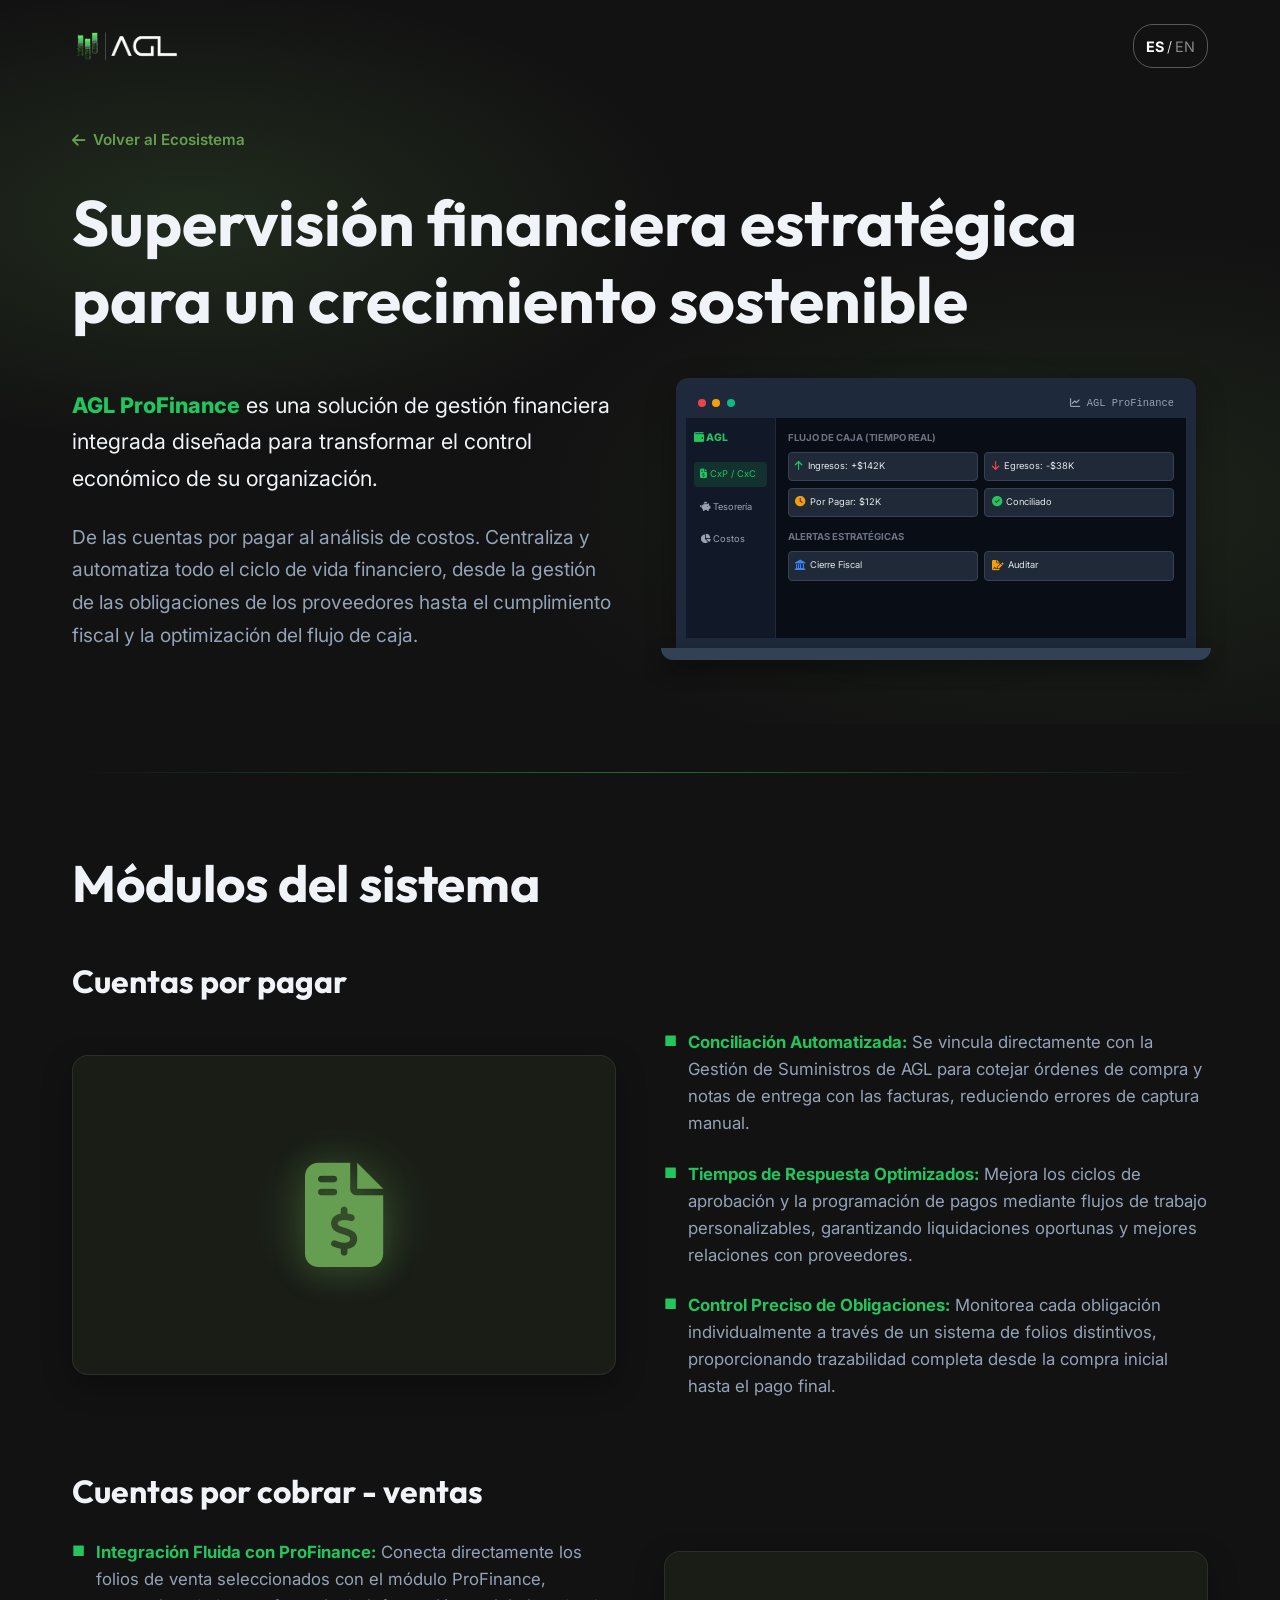
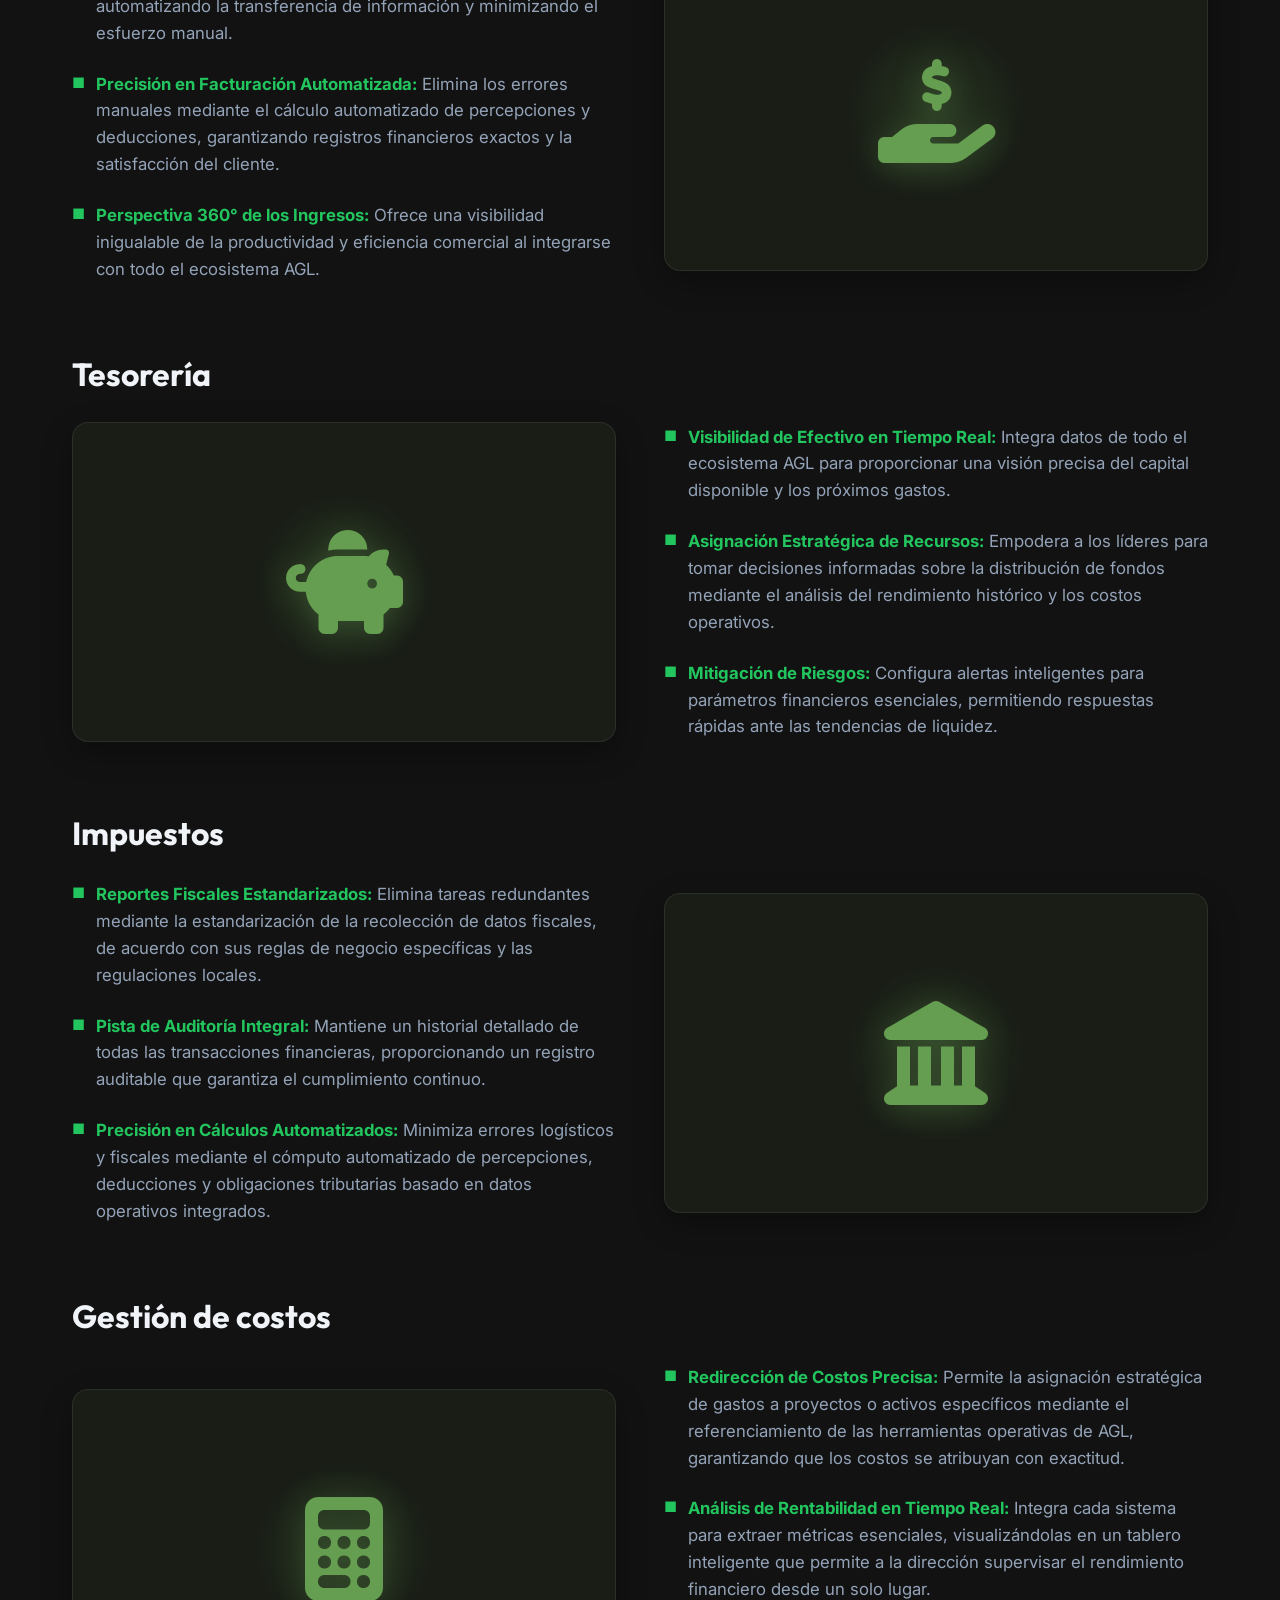
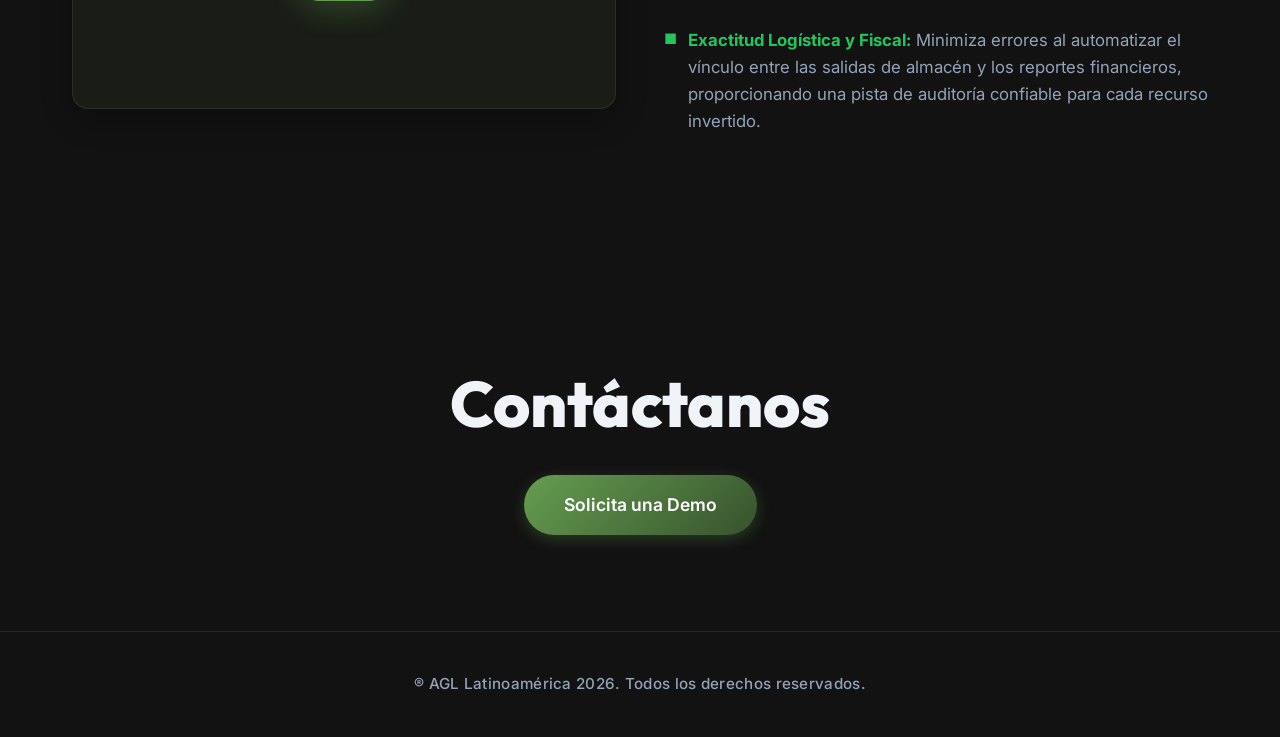
==== commit cb8d7f00: "traduccionesv2" ====
--- a/servicios/administrativos/profinance/profinance.html
+++ b/servicios/administrativos/profinance/profinance.html
@@ -22,32 +22,52 @@
 </head>
 
 <body>
-    <!-- Navbar Simplificado -->
+    <!-- Navbar -->
     <nav class="navbar">
-        <div class="container nav-container">
+        <div class="container nav-container"
+            style="display: flex; justify-content: space-between; align-items: center;">
             <a href="../../../index.html" class="logo">
                 <img src="../../../Logos/logo blanco.png" alt="AGL" class="logo-img theme-logo" id="nav-logo">
             </a>
+            <div class="nav-actions">
+                <!-- BOTÓN IDIOMA DESKTOP (Tipo Switch) -->
+                <button class="theme-toggle-btn" id="lang-toggle-desktop" aria-label="Cambiar idioma"
+                    title="Cambiar idioma"
+                    style="width: auto; padding: 5px 12px; border-radius: 20px; font-family: 'Inter', sans-serif; font-size: 0.9rem; background: transparent; border: 1px solid rgba(255,255,255,0.3); color: white; cursor: pointer;">
+                    <span class="lang-es" style="font-weight: 700; transition: 0.3s;">ES</span>
+                    <span style="margin: 0 3px; font-weight: 300;">/</span>
+                    <span class="lang-en" style="font-weight: 400; opacity: 0.5; transition: 0.3s;">EN</span>
+                </button>
+            </div>
         </div>
     </nav>
 
     <!-- Hero Section: ¿Qué es ProFinance? -->
     <section class="hero detail-hero">
         <div class="container">
-            <a href="../../../index.html#ecosistema" class="back-link"><i class="fas fa-arrow-left"></i> Volver al
+            <a href="../../../index.html#ecosistema" class="back-link"
+                data-es="<i class='fas fa-arrow-left'></i> Volver al Ecosistema"
+                data-en="<i class='fas fa-arrow-left'></i> Back to Ecosystem"><i class="fas fa-arrow-left"></i> Volver
+                al
                 Ecosistema</a>
 
             <div class="section-title-large fade-in-up">
-                <h1>Supervisión financiera estratégica para un crecimiento sostenible</h1>
+                <h1 data-es="Supervisión financiera estratégica para un crecimiento sostenible"
+                    data-en="Strategic financial oversight for sustainable growth">Supervisión financiera estratégica
+                    para un crecimiento sostenible</h1>
             </div>
 
             <div class="mining-intro-grid fade-in-up delay-1">
                 <div class="mining-intro-text">
-                    <p class="intro-lead">
+                    <p class="intro-lead"
+                        data-es="<strong class='highlight-green-text'>AGL ProFinance</strong> es una solución de gestión financiera integrada diseñada para transformar el control económico de su organización."
+                        data-en="<strong class='highlight-green-text'>AGL ProFinance</strong> is an integrated financial management solution designed to transform the economic control of your organization.">
                         <strong class="highlight-green-text">AGL ProFinance</strong> es una solución de gestión
                         financiera integrada diseñada para transformar el control económico de su organización.
                     </p>
-                    <p class="intro-sub">
+                    <p class="intro-sub"
+                        data-es="De las cuentas por pagar al análisis de costos. Centraliza y automatiza todo el ciclo de vida financiero, desde la gestión de las obligaciones de los proveedores hasta el cumplimiento fiscal y la optimización del flujo de caja."
+                        data-en="From accounts payable to cost analysis. It centralizes and automates the entire financial lifecycle, from managing supplier obligations to tax compliance and cash flow optimization.">
                         De las cuentas por pagar al análisis de costos. Centraliza y automatiza todo el ciclo de vida
                         financiero, desde la gestión de las obligaciones
                         de los proveedores hasta el cumplimiento fiscal y la optimización del flujo de caja.
@@ -68,29 +88,59 @@
                             <div class="screen-body">
                                 <div class="app-sidebar">
                                     <div class="app-logo-small"><i class="fas fa-wallet"></i> AGL</div>
-                                    <div class="app-nav-item active"><i class="fas fa-file-invoice-dollar"></i> CxP /
+                                    <div class="app-nav-item active"
+                                        data-es="<i class='fas fa-file-invoice-dollar'></i> CxP / CxC"
+                                        data-en="<i class='fas fa-file-invoice-dollar'></i> AP / AR"><i
+                                            class="fas fa-file-invoice-dollar"></i> CxP /
                                         CxC</div>
-                                    <div class="app-nav-item"><i class="fas fa-piggy-bank"></i> Tesorería</div>
-                                    <div class="app-nav-item"><i class="fas fa-chart-pie"></i> Costos</div>
+                                    <div class="app-nav-item" data-es="<i class='fas fa-piggy-bank'></i> Tesorería"
+                                        data-en="<i class='fas fa-piggy-bank'></i> Treasury"><i
+                                            class="fas fa-piggy-bank"></i> Tesorería</div>
+                                    <div class="app-nav-item" data-es="<i class='fas fa-chart-pie'></i> Costos"
+                                        data-en="<i class='fas fa-chart-pie'></i> Costs"><i
+                                            class="fas fa-chart-pie"></i> Costos</div>
                                 </div>
                                 <div class="app-content">
-                                    <div class="app-section-title">Flujo de Caja (Tiempo Real)</div>
+                                    <div class="app-section-title" data-es="Flujo de Caja (Tiempo Real)"
+                                        data-en="Cash Flow (Real Time)">Flujo de Caja (Tiempo Real)</div>
                                     <div class="app-cards-grid">
-                                        <div class="app-card"><i class="fas fa-arrow-up" style="color: #22c55e;"></i>
-                                            Ingresos: +$142K</div>
-                                        <div class="app-card"><i class="fas fa-arrow-down" style="color: #ef4444;"></i>
-                                            Egresos: -$38K</div>
-                                        <div class="app-card"><i class="fas fa-clock" style="color: #f59e0b;"></i> Por
-                                            Pagar: $12K</div>
-                                        <div class="app-card"><i class="fas fa-check-circle"
-                                                style="color: #22c55e;"></i> Conciliado</div>
+                                        <div class="app-card"
+                                            data-es="<i class='fas fa-arrow-up' style='color: #22c55e;'></i> Ingresos: +$142K"
+                                            data-en="<i class='fas fa-arrow-up' style='color: #22c55e;'></i> Income: +$142K">
+                                            <i class="fas fa-arrow-up" style="color: #22c55e;"></i>
+                                            Ingresos: +$142K
+                                        </div>
+                                        <div class="app-card"
+                                            data-es="<i class='fas fa-arrow-down' style='color: #ef4444;'></i> Egresos: -$38K"
+                                            data-en="<i class='fas fa-arrow-down' style='color: #ef4444;'></i> Expenses: -$38K">
+                                            <i class="fas fa-arrow-down" style="color: #ef4444;"></i>
+                                            Egresos: -$38K
+                                        </div>
+                                        <div class="app-card"
+                                            data-es="<i class='fas fa-clock' style='color: #f59e0b;'></i> Por Pagar: $12K"
+                                            data-en="<i class='fas fa-clock' style='color: #f59e0b;'></i> Payable: $12K">
+                                            <i class="fas fa-clock" style="color: #f59e0b;"></i> Por
+                                            Pagar: $12K
+                                        </div>
+                                        <div class="app-card"
+                                            data-es="<i class='fas fa-check-circle' style='color: #22c55e;'></i> Conciliado"
+                                            data-en="<i class='fas fa-check-circle' style='color: #22c55e;'></i> Reconciled">
+                                            <i class="fas fa-check-circle" style="color: #22c55e;"></i> Conciliado
+                                        </div>
                                     </div>
-                                    <div class="app-section-title">Alertas Estratégicas</div>
+                                    <div class="app-section-title" data-es="Alertas Estratégicas"
+                                        data-en="Strategic Alerts">Alertas Estratégicas</div>
                                     <div class="app-cards-grid">
-                                        <div class="app-card small"><i class="fas fa-landmark"
-                                                style="color: #3b82f6;"></i> Cierre Fiscal</div>
-                                        <div class="app-card small"><i class="fas fa-file-signature"
-                                                style="color: #f59e0b;"></i> Auditar</div>
+                                        <div class="app-card small"
+                                            data-es="<i class='fas fa-landmark' style='color: #3b82f6;'></i> Cierre Fiscal"
+                                            data-en="<i class='fas fa-landmark' style='color: #3b82f6;'></i> Tax Close">
+                                            <i class="fas fa-landmark" style="color: #3b82f6;"></i> Cierre Fiscal
+                                        </div>
+                                        <div class="app-card small"
+                                            data-es="<i class='fas fa-file-signature' style='color: #f59e0b;'></i> Auditar"
+                                            data-en="<i class='fas fa-file-signature' style='color: #f59e0b;'></i> Audit">
+                                            <i class="fas fa-file-signature" style="color: #f59e0b;"></i> Auditar
+                                        </div>
                                     </div>
                                 </div>
                             </div>
@@ -110,29 +160,33 @@
     <section class="modules-section">
         <div class="container">
             <div class="section-header fade-in-up">
-                <h2 class="modules-main-title">Módulos del sistema</h2>
+                <h2 class="modules-main-title" data-es="Módulos del sistema" data-en="System Modules">Módulos del
+                    sistema</h2>
             </div>
 
             <!-- Módulo 1: Cuentas por pagar -->
             <div class="module-block fade-in-up">
-                <h3 class="module-title">Cuentas por pagar</h3>
+                <h3 class="module-title" data-es="Cuentas por pagar" data-en="Accounts Payable">Cuentas por pagar</h3>
                 <div class="module-grid">
                     <div class="module-icon-large-container">
                         <i class="fas fa-file-invoice-dollar module-large-icon"></i>
                     </div>
                     <div class="module-info">
                         <ul class="module-bullets">
-                            <li>
+                            <li data-es="<strong>Conciliación Automatizada:</strong> Se vincula directamente con la Gestión de Suministros de AGL para cotejar órdenes de compra y notas de entrega con las facturas, reduciendo errores de captura manual."
+                                data-en="<strong>Automated Reconciliation:</strong> Links directly with AGL Supply Management to cross-reference purchase orders and delivery notes with invoices, reducing manual entry errors.">
                                 <strong>Conciliación Automatizada:</strong> Se vincula directamente con la Gestión de
                                 Suministros de AGL para cotejar órdenes de compra y notas de entrega con las facturas,
                                 reduciendo errores de captura manual.
                             </li>
-                            <li>
+                            <li data-es="<strong>Tiempos de Respuesta Optimizados:</strong> Mejora los ciclos de aprobación y la programación de pagos mediante flujos de trabajo personalizables, garantizando liquidaciones oportunas y mejores relaciones con proveedores."
+                                data-en="<strong>Optimized Response Times:</strong> Improves approval cycles and payment scheduling through customizable workflows, ensuring timely settlements and better supplier relationships.">
                                 <strong>Tiempos de Respuesta Optimizados:</strong> Mejora los ciclos de aprobación y la
                                 programación de pagos mediante flujos de trabajo personalizables, garantizando
                                 liquidaciones oportunas y mejores relaciones con proveedores.
                             </li>
-                            <li>
+                            <li data-es="<strong>Control Preciso de Obligaciones:</strong> Monitorea cada obligación individualmente a través de un sistema de folios distintivos, proporcionando trazabilidad completa desde la compra inicial hasta el pago final."
+                                data-en="<strong>Precise Control of Obligations:</strong> Monitors each obligation individually through a distinct folio system, providing full traceability from the initial purchase to the final payment.">
                                 <strong>Control Preciso de Obligaciones:</strong> Monitorea cada obligación
                                 individualmente a través de un sistema de folios distintivos, proporcionando
                                 trazabilidad completa desde la compra inicial hasta el pago final.
@@ -144,21 +198,25 @@
 
             <!-- Módulo 2: Cuentas por cobrar - ventas -->
             <div class="module-block fade-in-up delay-1">
-                <h3 class="module-title">Cuentas por cobrar - ventas</h3>
-                <div class="module-grid">
-                    <div class="module-info">
-                        <ul class="module-bullets">
-                            <li>
+                <h3 class="module-title" data-es="Cuentas por cobrar - ventas" data-en="Accounts Receivable - Sales">
+                    Cuentas por cobrar - ventas</h3>
+                <div class="module-grid">
+                    <div class="module-info">
+                        <ul class="module-bullets">
+                            <li data-es="<strong>Integración Fluida con ProFinance:</strong> Conecta directamente los folios de venta seleccionados con el módulo ProFinance, automatizando la transferencia de información y minimizando el esfuerzo manual."
+                                data-en="<strong>Seamless Integration with ProFinance:</strong> Directly connects selected sales folios with the ProFinance module, automating information transfer and minimizing manual effort.">
                                 <strong>Integración Fluida con ProFinance:</strong> Conecta directamente los folios de
                                 venta seleccionados con el módulo ProFinance, automatizando la transferencia de
                                 información y minimizando el esfuerzo manual.
                             </li>
-                            <li>
+                            <li data-es="<strong>Precisión en Facturación Automatizada:</strong> Elimina los errores manuales mediante el cálculo automatizado de percepciones y deducciones, garantizando registros financieros exactos y la satisfacción del cliente."
+                                data-en="<strong>Precision in Automated Billing:</strong> Eliminates manual errors through automated calculation of perceptions and deductions, guaranteeing accurate financial records and customer satisfaction.">
                                 <strong>Precisión en Facturación Automatizada:</strong> Elimina los errores manuales
                                 mediante el cálculo automatizado de percepciones y deducciones, garantizando registros
                                 financieros exactos y la satisfacción del cliente.
                             </li>
-                            <li>
+                            <li data-es="<strong>Perspectiva 360° de los Ingresos:</strong> Ofrece una visibilidad inigualable de la productividad y eficiencia comercial al integrarse con todo el ecosistema AGL."
+                                data-en="<strong>360° Perspective on Revenue:</strong> Offers unmatched visibility into commercial productivity and efficiency by integrating with the entire AGL ecosystem.">
                                 <strong>Perspectiva 360° de los Ingresos:</strong> Ofrece una visibilidad inigualable de
                                 la productividad y eficiencia comercial al integrarse con todo el ecosistema AGL.
                             </li>
@@ -172,24 +230,27 @@
 
             <!-- Módulo 3: Tesorería -->
             <div class="module-block fade-in-up delay-2">
-                <h3 class="module-title">Tesorería</h3>
+                <h3 class="module-title" data-es="Tesorería" data-en="Treasury">Tesorería</h3>
                 <div class="module-grid">
                     <div class="module-icon-large-container">
                         <i class="fas fa-piggy-bank module-large-icon"></i>
                     </div>
                     <div class="module-info">
                         <ul class="module-bullets">
-                            <li>
+                            <li data-es="<strong>Visibilidad de Efectivo en Tiempo Real:</strong> Integra datos de todo el ecosistema AGL para proporcionar una visión precisa del capital disponible y los próximos gastos."
+                                data-en="<strong>Real-Time Cash Visibility:</strong> Integrates data from across the AGL ecosystem to provide an accurate view of available capital and upcoming expenses.">
                                 <strong>Visibilidad de Efectivo en Tiempo Real:</strong> Integra datos de todo el
                                 ecosistema AGL para proporcionar una visión precisa del capital disponible y los
                                 próximos gastos.
                             </li>
-                            <li>
+                            <li data-es="<strong>Asignación Estratégica de Recursos:</strong> Empodera a los líderes para tomar decisiones informadas sobre la distribución de fondos mediante el análisis del rendimiento histórico y los costos operativos."
+                                data-en="<strong>Strategic Resource Allocation:</strong> Empowers leaders to make informed decisions on fund distribution by analyzing historical performance and operational costs.">
                                 <strong>Asignación Estratégica de Recursos:</strong> Empodera a los líderes para tomar
                                 decisiones informadas sobre la distribución de fondos mediante el análisis del
                                 rendimiento histórico y los costos operativos.
                             </li>
-                            <li>
+                            <li data-es="<strong>Mitigación de Riesgos:</strong> Configura alertas inteligentes para parámetros financieros esenciales, permitiendo respuestas rápidas ante las tendencias de liquidez."
+                                data-en="<strong>Risk Mitigation:</strong> Configures smart alerts for essential financial parameters, enabling rapid responses to liquidity trends.">
                                 <strong>Mitigación de Riesgos:</strong> Configura alertas inteligentes para parámetros
                                 financieros esenciales, permitiendo respuestas rápidas ante las tendencias de liquidez.
                             </li>
@@ -200,21 +261,24 @@
 
             <!-- Módulo 4: Impuestos -->
             <div class="module-block fade-in-up delay-1">
-                <h3 class="module-title">Impuestos</h3>
-                <div class="module-grid">
-                    <div class="module-info">
-                        <ul class="module-bullets">
-                            <li>
+                <h3 class="module-title" data-es="Impuestos" data-en="Taxes">Impuestos</h3>
+                <div class="module-grid">
+                    <div class="module-info">
+                        <ul class="module-bullets">
+                            <li data-es="<strong>Reportes Fiscales Estandarizados:</strong> Elimina tareas redundantes mediante la estandarización de la recolección de datos fiscales, de acuerdo con sus reglas de negocio específicas y las regulaciones locales."
+                                data-en="<strong>Standardized Tax Reporting:</strong> Eliminates redundant tasks by standardizing tax data collection according to your specific business rules and local regulations.">
                                 <strong>Reportes Fiscales Estandarizados:</strong> Elimina tareas redundantes mediante
                                 la estandarización de la recolección de datos fiscales, de acuerdo con sus reglas de
                                 negocio específicas y las regulaciones locales.
                             </li>
-                            <li>
+                            <li data-es="<strong>Pista de Auditoría Integral:</strong> Mantiene un historial detallado de todas las transacciones financieras, proporcionando un registro auditable que garantiza el cumplimiento continuo."
+                                data-en="<strong>Comprehensive Audit Trail:</strong> Maintains a detailed history of all financial transactions, providing an auditable record that ensures ongoing compliance.">
                                 <strong>Pista de Auditoría Integral:</strong> Mantiene un historial detallado de todas
                                 las transacciones financieras, proporcionando un registro auditable que garantiza el
                                 cumplimiento continuo.
                             </li>
-                            <li>
+                            <li data-es="<strong>Precisión en Cálculos Automatizados:</strong> Minimiza errores logísticos y fiscales mediante el cómputo automatizado de percepciones, deducciones y obligaciones tributarias basado en datos operativos integrados."
+                                data-en="<strong>Precision in Automated Calculations:</strong> Minimizes logistical and tax errors through the automated computation of perceptions, deductions, and tax obligations based on integrated operational data.">
                                 <strong>Precisión en Cálculos Automatizados:</strong> Minimiza errores logísticos y
                                 fiscales mediante el cómputo automatizado de percepciones, deducciones y obligaciones
                                 tributarias basado en datos operativos integrados.
@@ -229,24 +293,27 @@
 
             <!-- Módulo 5: Gestión de costos -->
             <div class="module-block fade-in-up delay-2">
-                <h3 class="module-title">Gestión de costos</h3>
+                <h3 class="module-title" data-es="Gestión de costos" data-en="Cost Management">Gestión de costos</h3>
                 <div class="module-grid">
                     <div class="module-icon-large-container">
                         <i class="fas fa-calculator module-large-icon"></i>
                     </div>
                     <div class="module-info">
                         <ul class="module-bullets">
-                            <li>
+                            <li data-es="<strong>Redirección de Costos Precisa:</strong> Permite la asignación estratégica de gastos a proyectos o activos específicos mediante el referenciamiento de las herramientas operativas de AGL, garantizando que los costos se atribuyan con exactitud."
+                                data-en="<strong>Accurate Cost Redirection:</strong> Allows strategic allocation of expenses to specific projects or assets by referencing AGL's operational tools, ensuring costs are attributed accurately.">
                                 <strong>Redirección de Costos Precisa:</strong> Permite la asignación estratégica de
                                 gastos a proyectos o activos específicos mediante el referenciamiento de las
                                 herramientas operativas de AGL, garantizando que los costos se atribuyan con exactitud.
                             </li>
-                            <li>
+                            <li data-es="<strong>Análisis de Rentabilidad en Tiempo Real:</strong> Integra cada sistema para extraer métricas esenciales, visualizándolas en un tablero inteligente que permite a la dirección supervisar el rendimiento financiero desde un solo lugar."
+                                data-en="<strong>Real-Time Profitability Analysis:</strong> Integrates every system to extract essential metrics, visualizing them in a smart dashboard that allows management to oversee financial performance from a single place.">
                                 <strong>Análisis de Rentabilidad en Tiempo Real:</strong> Integra cada sistema para
                                 extraer métricas esenciales, visualizándolas en un tablero inteligente que permite a la
                                 dirección supervisar el rendimiento financiero desde un solo lugar.
                             </li>
-                            <li>
+                            <li data-es="<strong>Exactitud Logística y Fiscal:</strong> Minimiza errores al automatizar el vínculo entre las salidas de almacén y los reportes financieros, proporcionando una pista de auditoría confiable para cada recurso invertido."
+                                data-en="<strong>Logistical and Fiscal Accuracy:</strong> Minimizes errors by automating the link between warehouse outputs and financial reports, providing a reliable audit trail for every resource invested.">
                                 <strong>Exactitud Logística y Fiscal:</strong> Minimiza errores al automatizar el
                                 vínculo entre las salidas de almacén y los reportes financieros, proporcionando una
                                 pista de auditoría confiable para cada recurso invertido.
@@ -262,9 +329,9 @@
     <!-- Sección de Contacto Simplificada -->
     <section class="cta form-section" id="contacto">
         <div class="container cta-container fade-in-up">
-            <h2 class="contact-title">Contáctanos</h2>
+            <h2 class="contact-title" data-es="Contáctanos" data-en="Contact Us">Contáctanos</h2>
             <a href="https://wa.me/526182922284?text=Hola,%20quisiera%20solicitar%20una%20Demo%20de%20ProFinance"
-                target="_blank" class="btn btn-primary btn-large">
+                target="_blank" class="btn btn-primary btn-large" data-es="Solicita una Demo" data-en="Request a Demo">
                 Solicita una Demo
             </a>
         </div>
@@ -273,13 +340,43 @@
     <!-- Footer Simplificado -->
     <footer class="simple-footer">
         <div class="container footer-centered">
-            <div class="footer-copy-centered">
+            <div class="footer-copy-centered" data-es="&reg; AGL Latinoamérica 2026. Todos los derechos reservados."
+                data-en="&reg; AGL Latin America 2026. All rights reserved.">
                 &reg; AGL Latinoamérica 2026. Todos los derechos reservados.
             </div>
         </div>
     </footer>
 
-    <!-- Enlazado al JS maestro -->
+    <!-- Script de Traducción -->
+    <script>
+        document.addEventListener('DOMContentLoaded', () => {
+            const langBtns = [document.getElementById('lang-toggle-desktop')];
+            let currentLang = 'es';
+
+            langBtns.forEach(btn => {
+                if (btn) {
+                    btn.addEventListener('click', () => {
+                        currentLang = currentLang === 'es' ? 'en' : 'es';
+
+                        // Actualizar estilo visual del Switch
+                        document.querySelectorAll('.lang-es').forEach(el => {
+                            el.style.fontWeight = currentLang === 'es' ? '700' : '400';
+                            el.style.opacity = currentLang === 'es' ? '1' : '0.5';
+                        });
+                        document.querySelectorAll('.lang-en').forEach(el => {
+                            el.style.fontWeight = currentLang === 'en' ? '700' : '400';
+                            el.style.opacity = currentLang === 'en' ? '1' : '0.5';
+                        });
+
+                        // Traducir todos los elementos de texto
+                        document.querySelectorAll('[data-en]').forEach(el => {
+                            el.innerHTML = el.getAttribute(`data-${currentLang}`);
+                        });
+                    });
+                }
+            });
+        });
+    </script>
     <script src="script_risk.js"></script>
 </body>
 
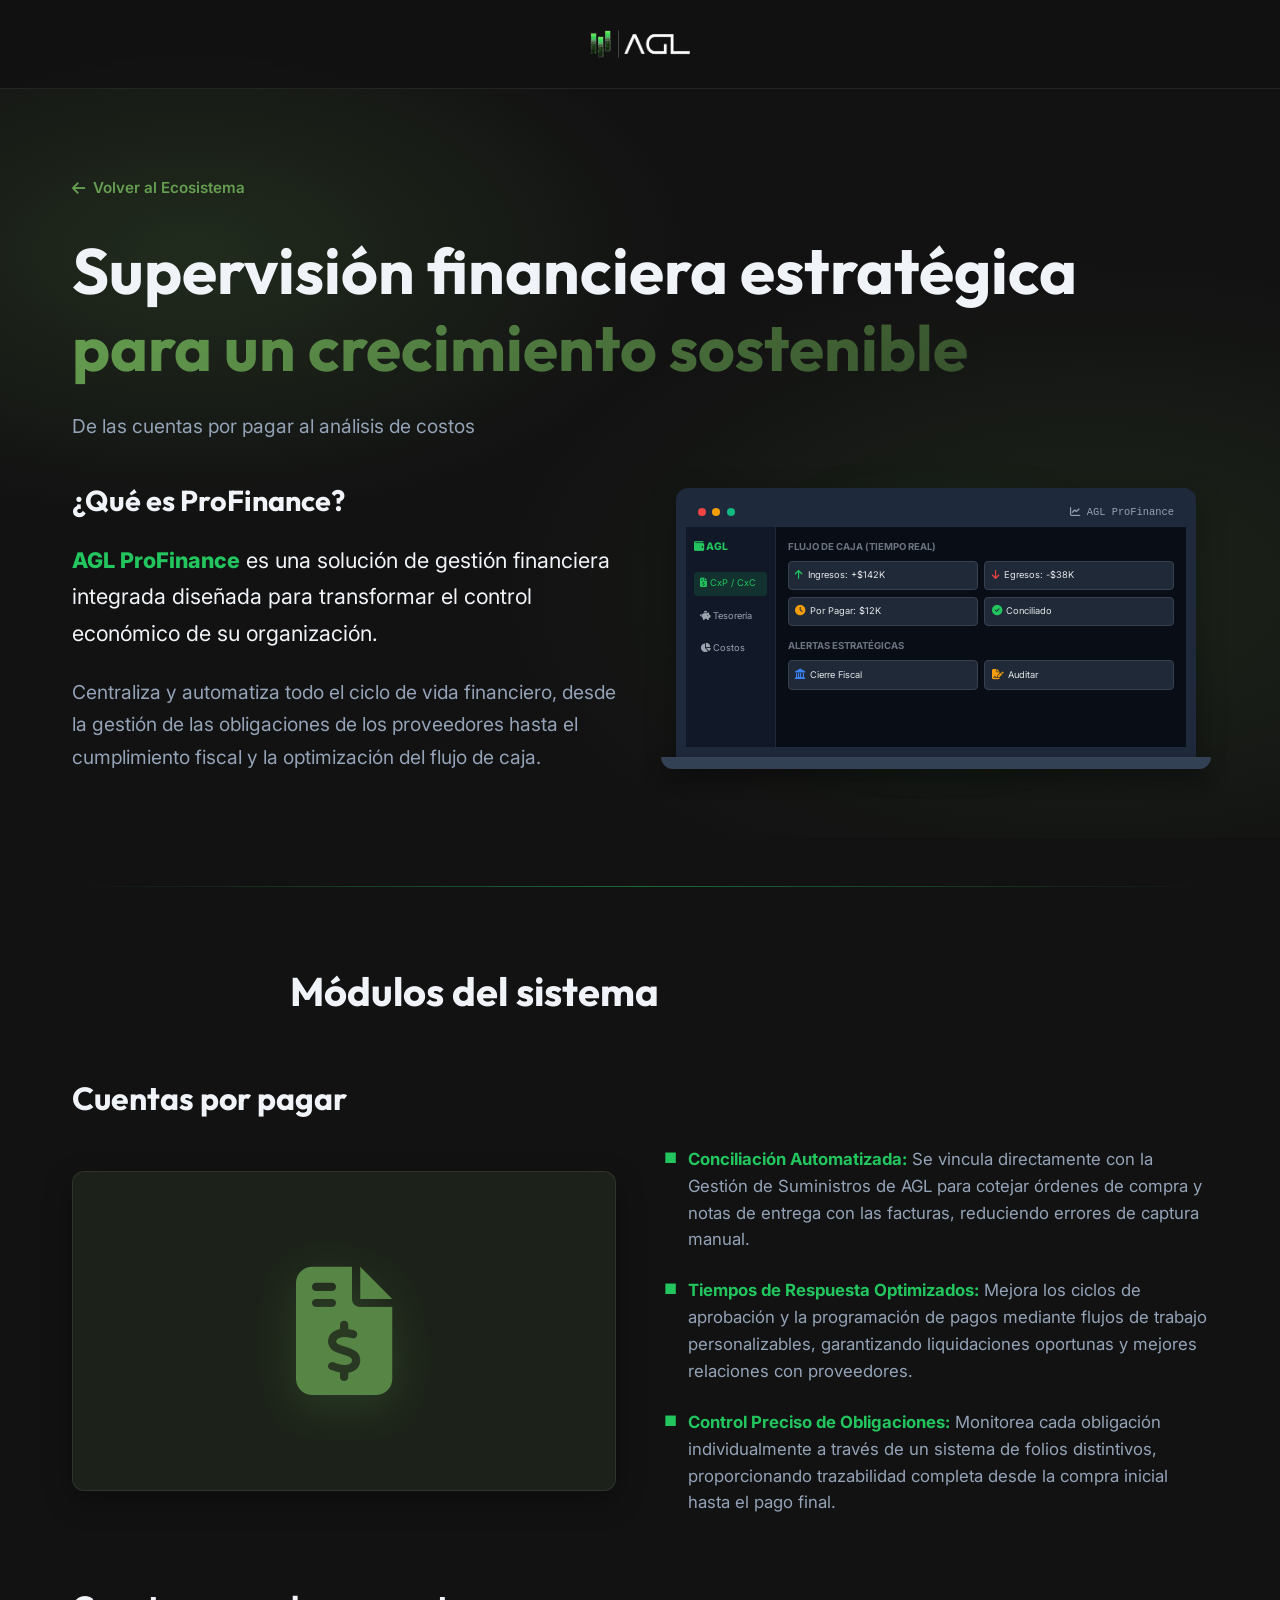
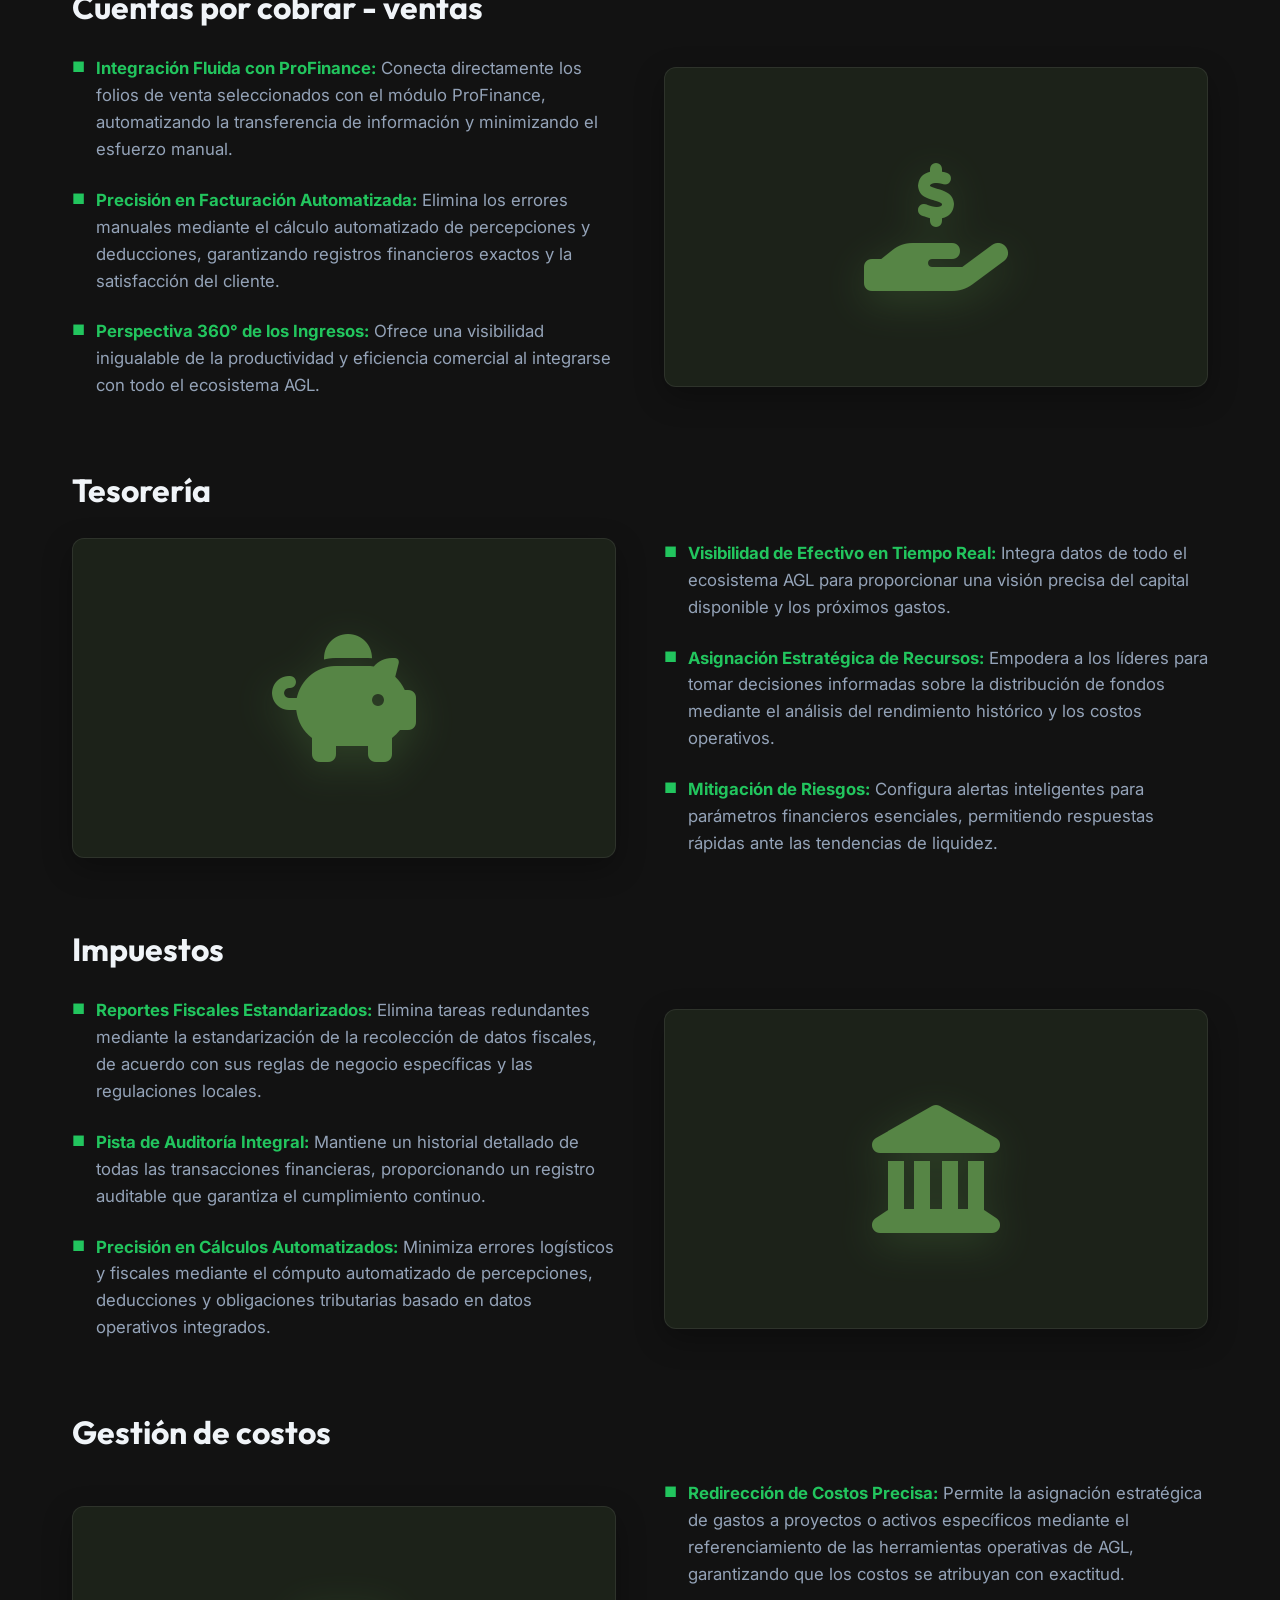
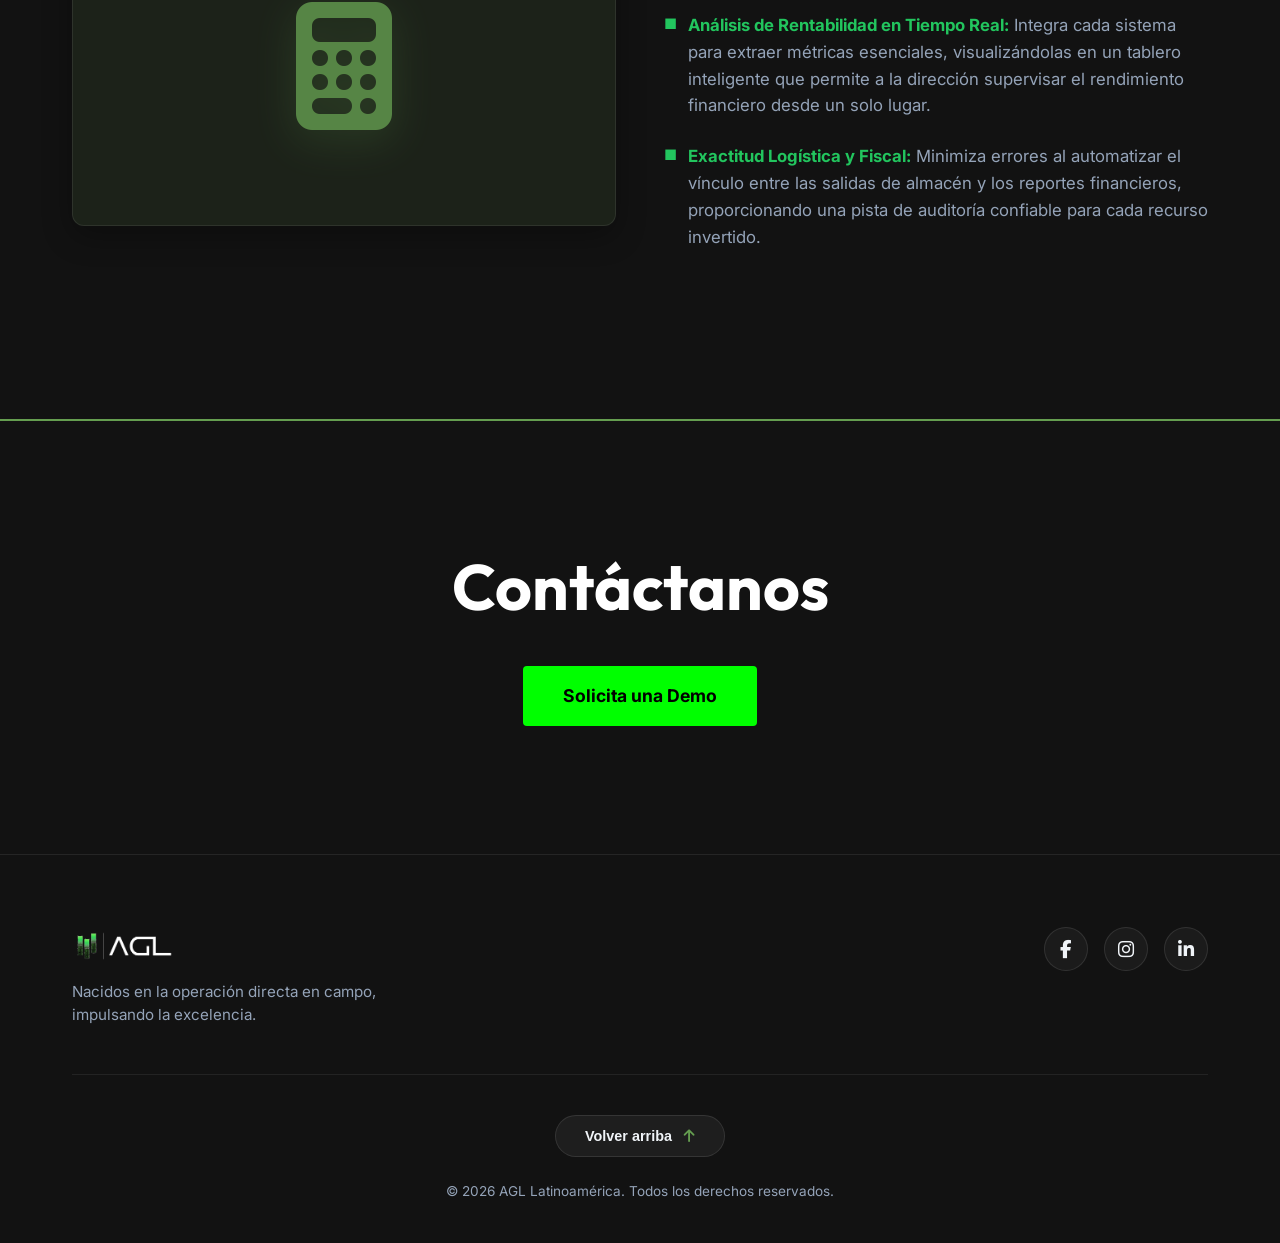
==== commit 477dc0ad: "animacion1" ====
--- a/servicios/administrativos/profinance/profinance.html
+++ b/servicios/administrativos/profinance/profinance.html
@@ -7,8 +7,14 @@
     <title>ProFinance | AGL Latinoamérica</title>
     <meta name="description"
         content="Supervisión financiera estratégica para un crecimiento sostenible. De las cuentas por pagar al análisis de costos.">
-    <!-- Favicon -->
-    <link rel="icon" type="image/png" href="../../../Logos/favicon.png">
+    <script>
+        (function () {
+            const savedTheme = localStorage.getItem('agl-theme');
+            if (savedTheme === 'light') {
+                document.documentElement.setAttribute('data-theme', 'light');
+            }
+        })();
+    </script>
     <!-- Google Fonts & Icons -->
     <link rel="preconnect" href="https://fonts.googleapis.com">
     <link rel="preconnect" href="https://fonts.gstatic.com" crossorigin>
@@ -16,60 +22,42 @@
         href="https://fonts.googleapis.com/css2?family=Inter:wght@300;400;600;700&family=Outfit:wght@400;600;800&display=swap"
         rel="stylesheet">
     <link rel="stylesheet" href="https://cdnjs.cloudflare.com/ajax/libs/font-awesome/6.4.0/css/all.min.css">
-
-    <!-- Enlazado al CSS maestro -->
-    <link rel="stylesheet" href="risk_style.css">
+    <!-- Enlazado al CSS de esta sección -->
+    <link rel="stylesheet" href="styles_pf.css">
 </head>
 
 <body>
     <!-- Navbar -->
     <nav class="navbar">
-        <div class="container nav-container"
-            style="display: flex; justify-content: space-between; align-items: center;">
-            <a href="../../../index.html" class="logo">
+        <div class="container nav-container nav-container-centered">
+            <a href="../../../index.html#ecosistema" class="logo" title="Volver al inicio">
                 <img src="../../../Logos/logo blanco.png" alt="AGL" class="logo-img theme-logo" id="nav-logo">
             </a>
-            <div class="nav-actions">
-                <!-- BOTÓN IDIOMA DESKTOP (Tipo Switch) -->
-                <button class="theme-toggle-btn" id="lang-toggle-desktop" aria-label="Cambiar idioma"
-                    title="Cambiar idioma"
-                    style="width: auto; padding: 5px 12px; border-radius: 20px; font-family: 'Inter', sans-serif; font-size: 0.9rem; background: transparent; border: 1px solid rgba(255,255,255,0.3); color: white; cursor: pointer;">
-                    <span class="lang-es" style="font-weight: 700; transition: 0.3s;">ES</span>
-                    <span style="margin: 0 3px; font-weight: 300;">/</span>
-                    <span class="lang-en" style="font-weight: 400; opacity: 0.5; transition: 0.3s;">EN</span>
-                </button>
-            </div>
         </div>
     </nav>
 
     <!-- Hero Section: ¿Qué es ProFinance? -->
     <section class="hero detail-hero">
         <div class="container">
-            <a href="../../../index.html#ecosistema" class="back-link"
-                data-es="<i class='fas fa-arrow-left'></i> Volver al Ecosistema"
-                data-en="<i class='fas fa-arrow-left'></i> Back to Ecosystem"><i class="fas fa-arrow-left"></i> Volver
-                al
+            <a href="../../../index.html#ecosistema" class="back-link"><i class="fas fa-arrow-left"></i> Volver al
                 Ecosistema</a>
 
             <div class="section-title-large fade-in-up">
-                <h1 data-es="Supervisión financiera estratégica para un crecimiento sostenible"
-                    data-en="Strategic financial oversight for sustainable growth">Supervisión financiera estratégica
-                    para un crecimiento sostenible</h1>
+                <h1>Supervisión financiera estratégica <br><span class="gradient-text">para un crecimiento
+                        sostenible</span></h1>
+                <p class="intro-sub" style="margin-top: -1rem; margin-bottom: 2.5rem;">De las cuentas por pagar al
+                    análisis de costos</p>
             </div>
 
             <div class="mining-intro-grid fade-in-up delay-1">
                 <div class="mining-intro-text">
-                    <p class="intro-lead"
-                        data-es="<strong class='highlight-green-text'>AGL ProFinance</strong> es una solución de gestión financiera integrada diseñada para transformar el control económico de su organización."
-                        data-en="<strong class='highlight-green-text'>AGL ProFinance</strong> is an integrated financial management solution designed to transform the economic control of your organization.">
+                    <h3 style="font-size: 1.8rem; margin-bottom: 1.5rem;">¿Qué es ProFinance?</h3>
+                    <p class="intro-lead">
                         <strong class="highlight-green-text">AGL ProFinance</strong> es una solución de gestión
                         financiera integrada diseñada para transformar el control económico de su organización.
                     </p>
-                    <p class="intro-sub"
-                        data-es="De las cuentas por pagar al análisis de costos. Centraliza y automatiza todo el ciclo de vida financiero, desde la gestión de las obligaciones de los proveedores hasta el cumplimiento fiscal y la optimización del flujo de caja."
-                        data-en="From accounts payable to cost analysis. It centralizes and automates the entire financial lifecycle, from managing supplier obligations to tax compliance and cash flow optimization.">
-                        De las cuentas por pagar al análisis de costos. Centraliza y automatiza todo el ciclo de vida
-                        financiero, desde la gestión de las obligaciones
+                    <p class="intro-sub">
+                        Centraliza y automatiza todo el ciclo de vida financiero, desde la gestión de las obligaciones
                         de los proveedores hasta el cumplimiento fiscal y la optimización del flujo de caja.
                     </p>
                 </div>
@@ -88,59 +76,29 @@
                             <div class="screen-body">
                                 <div class="app-sidebar">
                                     <div class="app-logo-small"><i class="fas fa-wallet"></i> AGL</div>
-                                    <div class="app-nav-item active"
-                                        data-es="<i class='fas fa-file-invoice-dollar'></i> CxP / CxC"
-                                        data-en="<i class='fas fa-file-invoice-dollar'></i> AP / AR"><i
-                                            class="fas fa-file-invoice-dollar"></i> CxP /
+                                    <div class="app-nav-item active"><i class="fas fa-file-invoice-dollar"></i> CxP /
                                         CxC</div>
-                                    <div class="app-nav-item" data-es="<i class='fas fa-piggy-bank'></i> Tesorería"
-                                        data-en="<i class='fas fa-piggy-bank'></i> Treasury"><i
-                                            class="fas fa-piggy-bank"></i> Tesorería</div>
-                                    <div class="app-nav-item" data-es="<i class='fas fa-chart-pie'></i> Costos"
-                                        data-en="<i class='fas fa-chart-pie'></i> Costs"><i
-                                            class="fas fa-chart-pie"></i> Costos</div>
+                                    <div class="app-nav-item"><i class="fas fa-piggy-bank"></i> Tesorería</div>
+                                    <div class="app-nav-item"><i class="fas fa-chart-pie"></i> Costos</div>
                                 </div>
                                 <div class="app-content">
-                                    <div class="app-section-title" data-es="Flujo de Caja (Tiempo Real)"
-                                        data-en="Cash Flow (Real Time)">Flujo de Caja (Tiempo Real)</div>
+                                    <div class="app-section-title">Flujo de Caja (Tiempo Real)</div>
                                     <div class="app-cards-grid">
-                                        <div class="app-card"
-                                            data-es="<i class='fas fa-arrow-up' style='color: #22c55e;'></i> Ingresos: +$142K"
-                                            data-en="<i class='fas fa-arrow-up' style='color: #22c55e;'></i> Income: +$142K">
-                                            <i class="fas fa-arrow-up" style="color: #22c55e;"></i>
-                                            Ingresos: +$142K
-                                        </div>
-                                        <div class="app-card"
-                                            data-es="<i class='fas fa-arrow-down' style='color: #ef4444;'></i> Egresos: -$38K"
-                                            data-en="<i class='fas fa-arrow-down' style='color: #ef4444;'></i> Expenses: -$38K">
-                                            <i class="fas fa-arrow-down" style="color: #ef4444;"></i>
-                                            Egresos: -$38K
-                                        </div>
-                                        <div class="app-card"
-                                            data-es="<i class='fas fa-clock' style='color: #f59e0b;'></i> Por Pagar: $12K"
-                                            data-en="<i class='fas fa-clock' style='color: #f59e0b;'></i> Payable: $12K">
-                                            <i class="fas fa-clock" style="color: #f59e0b;"></i> Por
-                                            Pagar: $12K
-                                        </div>
-                                        <div class="app-card"
-                                            data-es="<i class='fas fa-check-circle' style='color: #22c55e;'></i> Conciliado"
-                                            data-en="<i class='fas fa-check-circle' style='color: #22c55e;'></i> Reconciled">
-                                            <i class="fas fa-check-circle" style="color: #22c55e;"></i> Conciliado
-                                        </div>
+                                        <div class="app-card"><i class="fas fa-arrow-up" style="color: #22c55e;"></i>
+                                            Ingresos: +$142K</div>
+                                        <div class="app-card"><i class="fas fa-arrow-down" style="color: #ef4444;"></i>
+                                            Egresos: -$38K</div>
+                                        <div class="app-card"><i class="fas fa-clock" style="color: #f59e0b;"></i> Por
+                                            Pagar: $12K</div>
+                                        <div class="app-card"><i class="fas fa-check-circle"
+                                                style="color: #22c55e;"></i> Conciliado</div>
                                     </div>
-                                    <div class="app-section-title" data-es="Alertas Estratégicas"
-                                        data-en="Strategic Alerts">Alertas Estratégicas</div>
+                                    <div class="app-section-title">Alertas Estratégicas</div>
                                     <div class="app-cards-grid">
-                                        <div class="app-card small"
-                                            data-es="<i class='fas fa-landmark' style='color: #3b82f6;'></i> Cierre Fiscal"
-                                            data-en="<i class='fas fa-landmark' style='color: #3b82f6;'></i> Tax Close">
-                                            <i class="fas fa-landmark" style="color: #3b82f6;"></i> Cierre Fiscal
-                                        </div>
-                                        <div class="app-card small"
-                                            data-es="<i class='fas fa-file-signature' style='color: #f59e0b;'></i> Auditar"
-                                            data-en="<i class='fas fa-file-signature' style='color: #f59e0b;'></i> Audit">
-                                            <i class="fas fa-file-signature" style="color: #f59e0b;"></i> Auditar
-                                        </div>
+                                        <div class="app-card small"><i class="fas fa-landmark"
+                                                style="color: #3b82f6;"></i> Cierre Fiscal</div>
+                                        <div class="app-card small"><i class="fas fa-file-signature"
+                                                style="color: #f59e0b;"></i> Auditar</div>
                                     </div>
                                 </div>
                             </div>
@@ -160,33 +118,29 @@
     <section class="modules-section">
         <div class="container">
             <div class="section-header fade-in-up">
-                <h2 class="modules-main-title" data-es="Módulos del sistema" data-en="System Modules">Módulos del
-                    sistema</h2>
+                <h2 class="modules-main-title">Módulos del sistema</h2>
             </div>
 
             <!-- Módulo 1: Cuentas por pagar -->
             <div class="module-block fade-in-up">
-                <h3 class="module-title" data-es="Cuentas por pagar" data-en="Accounts Payable">Cuentas por pagar</h3>
-                <div class="module-grid">
-                    <div class="module-icon-large-container">
-                        <i class="fas fa-file-invoice-dollar module-large-icon"></i>
-                    </div>
-                    <div class="module-info">
-                        <ul class="module-bullets">
-                            <li data-es="<strong>Conciliación Automatizada:</strong> Se vincula directamente con la Gestión de Suministros de AGL para cotejar órdenes de compra y notas de entrega con las facturas, reduciendo errores de captura manual."
-                                data-en="<strong>Automated Reconciliation:</strong> Links directly with AGL Supply Management to cross-reference purchase orders and delivery notes with invoices, reducing manual entry errors.">
+                <h3 class="module-title">Cuentas por pagar</h3>
+                <div class="module-grid">
+                    <div class="module-icon-card">
+                        <i class="fas fa-file-invoice-dollar module-card-icon"></i>
+                    </div>
+                    <div class="module-info">
+                        <ul class="module-bullets">
+                            <li>
                                 <strong>Conciliación Automatizada:</strong> Se vincula directamente con la Gestión de
                                 Suministros de AGL para cotejar órdenes de compra y notas de entrega con las facturas,
                                 reduciendo errores de captura manual.
                             </li>
-                            <li data-es="<strong>Tiempos de Respuesta Optimizados:</strong> Mejora los ciclos de aprobación y la programación de pagos mediante flujos de trabajo personalizables, garantizando liquidaciones oportunas y mejores relaciones con proveedores."
-                                data-en="<strong>Optimized Response Times:</strong> Improves approval cycles and payment scheduling through customizable workflows, ensuring timely settlements and better supplier relationships.">
+                            <li>
                                 <strong>Tiempos de Respuesta Optimizados:</strong> Mejora los ciclos de aprobación y la
                                 programación de pagos mediante flujos de trabajo personalizables, garantizando
                                 liquidaciones oportunas y mejores relaciones con proveedores.
                             </li>
-                            <li data-es="<strong>Control Preciso de Obligaciones:</strong> Monitorea cada obligación individualmente a través de un sistema de folios distintivos, proporcionando trazabilidad completa desde la compra inicial hasta el pago final."
-                                data-en="<strong>Precise Control of Obligations:</strong> Monitors each obligation individually through a distinct folio system, providing full traceability from the initial purchase to the final payment.">
+                            <li>
                                 <strong>Control Preciso de Obligaciones:</strong> Monitorea cada obligación
                                 individualmente a través de un sistema de folios distintivos, proporcionando
                                 trazabilidad completa desde la compra inicial hasta el pago final.
@@ -196,61 +150,54 @@
                 </div>
             </div>
 
-            <!-- Módulo 2: Cuentas por cobrar - ventas -->
+            <!-- Módulo 2: Cuentas por cobrar - ventas (Alternado) -->
             <div class="module-block fade-in-up delay-1">
-                <h3 class="module-title" data-es="Cuentas por cobrar - ventas" data-en="Accounts Receivable - Sales">
-                    Cuentas por cobrar - ventas</h3>
-                <div class="module-grid">
-                    <div class="module-info">
-                        <ul class="module-bullets">
-                            <li data-es="<strong>Integración Fluida con ProFinance:</strong> Conecta directamente los folios de venta seleccionados con el módulo ProFinance, automatizando la transferencia de información y minimizando el esfuerzo manual."
-                                data-en="<strong>Seamless Integration with ProFinance:</strong> Directly connects selected sales folios with the ProFinance module, automating information transfer and minimizing manual effort.">
+                <h3 class="module-title">Cuentas por cobrar - ventas</h3>
+                <div class="module-grid">
+                    <div class="module-info">
+                        <ul class="module-bullets">
+                            <li>
                                 <strong>Integración Fluida con ProFinance:</strong> Conecta directamente los folios de
                                 venta seleccionados con el módulo ProFinance, automatizando la transferencia de
                                 información y minimizando el esfuerzo manual.
                             </li>
-                            <li data-es="<strong>Precisión en Facturación Automatizada:</strong> Elimina los errores manuales mediante el cálculo automatizado de percepciones y deducciones, garantizando registros financieros exactos y la satisfacción del cliente."
-                                data-en="<strong>Precision in Automated Billing:</strong> Eliminates manual errors through automated calculation of perceptions and deductions, guaranteeing accurate financial records and customer satisfaction.">
+                            <li>
                                 <strong>Precisión en Facturación Automatizada:</strong> Elimina los errores manuales
                                 mediante el cálculo automatizado de percepciones y deducciones, garantizando registros
                                 financieros exactos y la satisfacción del cliente.
                             </li>
-                            <li data-es="<strong>Perspectiva 360° de los Ingresos:</strong> Ofrece una visibilidad inigualable de la productividad y eficiencia comercial al integrarse con todo el ecosistema AGL."
-                                data-en="<strong>360° Perspective on Revenue:</strong> Offers unmatched visibility into commercial productivity and efficiency by integrating with the entire AGL ecosystem.">
+                            <li>
                                 <strong>Perspectiva 360° de los Ingresos:</strong> Ofrece una visibilidad inigualable de
                                 la productividad y eficiencia comercial al integrarse con todo el ecosistema AGL.
                             </li>
                         </ul>
                     </div>
-                    <div class="module-icon-large-container">
-                        <i class="fas fa-hand-holding-usd module-large-icon"></i>
+                    <div class="module-icon-card">
+                        <i class="fas fa-hand-holding-usd module-card-icon"></i>
                     </div>
                 </div>
             </div>
 
             <!-- Módulo 3: Tesorería -->
             <div class="module-block fade-in-up delay-2">
-                <h3 class="module-title" data-es="Tesorería" data-en="Treasury">Tesorería</h3>
-                <div class="module-grid">
-                    <div class="module-icon-large-container">
-                        <i class="fas fa-piggy-bank module-large-icon"></i>
-                    </div>
-                    <div class="module-info">
-                        <ul class="module-bullets">
-                            <li data-es="<strong>Visibilidad de Efectivo en Tiempo Real:</strong> Integra datos de todo el ecosistema AGL para proporcionar una visión precisa del capital disponible y los próximos gastos."
-                                data-en="<strong>Real-Time Cash Visibility:</strong> Integrates data from across the AGL ecosystem to provide an accurate view of available capital and upcoming expenses.">
+                <h3 class="module-title">Tesorería</h3>
+                <div class="module-grid">
+                    <div class="module-icon-card">
+                        <i class="fas fa-piggy-bank module-card-icon"></i>
+                    </div>
+                    <div class="module-info">
+                        <ul class="module-bullets">
+                            <li>
                                 <strong>Visibilidad de Efectivo en Tiempo Real:</strong> Integra datos de todo el
                                 ecosistema AGL para proporcionar una visión precisa del capital disponible y los
                                 próximos gastos.
                             </li>
-                            <li data-es="<strong>Asignación Estratégica de Recursos:</strong> Empodera a los líderes para tomar decisiones informadas sobre la distribución de fondos mediante el análisis del rendimiento histórico y los costos operativos."
-                                data-en="<strong>Strategic Resource Allocation:</strong> Empowers leaders to make informed decisions on fund distribution by analyzing historical performance and operational costs.">
+                            <li>
                                 <strong>Asignación Estratégica de Recursos:</strong> Empodera a los líderes para tomar
                                 decisiones informadas sobre la distribución de fondos mediante el análisis del
                                 rendimiento histórico y los costos operativos.
                             </li>
-                            <li data-es="<strong>Mitigación de Riesgos:</strong> Configura alertas inteligentes para parámetros financieros esenciales, permitiendo respuestas rápidas ante las tendencias de liquidez."
-                                data-en="<strong>Risk Mitigation:</strong> Configures smart alerts for essential financial parameters, enabling rapid responses to liquidity trends.">
+                            <li>
                                 <strong>Mitigación de Riesgos:</strong> Configura alertas inteligentes para parámetros
                                 financieros esenciales, permitiendo respuestas rápidas ante las tendencias de liquidez.
                             </li>
@@ -259,61 +206,55 @@
                 </div>
             </div>
 
-            <!-- Módulo 4: Impuestos -->
+            <!-- Módulo 4: Impuestos (Alternado) -->
             <div class="module-block fade-in-up delay-1">
-                <h3 class="module-title" data-es="Impuestos" data-en="Taxes">Impuestos</h3>
-                <div class="module-grid">
-                    <div class="module-info">
-                        <ul class="module-bullets">
-                            <li data-es="<strong>Reportes Fiscales Estandarizados:</strong> Elimina tareas redundantes mediante la estandarización de la recolección de datos fiscales, de acuerdo con sus reglas de negocio específicas y las regulaciones locales."
-                                data-en="<strong>Standardized Tax Reporting:</strong> Eliminates redundant tasks by standardizing tax data collection according to your specific business rules and local regulations.">
+                <h3 class="module-title">Impuestos</h3>
+                <div class="module-grid">
+                    <div class="module-info">
+                        <ul class="module-bullets">
+                            <li>
                                 <strong>Reportes Fiscales Estandarizados:</strong> Elimina tareas redundantes mediante
                                 la estandarización de la recolección de datos fiscales, de acuerdo con sus reglas de
                                 negocio específicas y las regulaciones locales.
                             </li>
-                            <li data-es="<strong>Pista de Auditoría Integral:</strong> Mantiene un historial detallado de todas las transacciones financieras, proporcionando un registro auditable que garantiza el cumplimiento continuo."
-                                data-en="<strong>Comprehensive Audit Trail:</strong> Maintains a detailed history of all financial transactions, providing an auditable record that ensures ongoing compliance.">
+                            <li>
                                 <strong>Pista de Auditoría Integral:</strong> Mantiene un historial detallado de todas
                                 las transacciones financieras, proporcionando un registro auditable que garantiza el
                                 cumplimiento continuo.
                             </li>
-                            <li data-es="<strong>Precisión en Cálculos Automatizados:</strong> Minimiza errores logísticos y fiscales mediante el cómputo automatizado de percepciones, deducciones y obligaciones tributarias basado en datos operativos integrados."
-                                data-en="<strong>Precision in Automated Calculations:</strong> Minimizes logistical and tax errors through the automated computation of perceptions, deductions, and tax obligations based on integrated operational data.">
+                            <li>
                                 <strong>Precisión en Cálculos Automatizados:</strong> Minimiza errores logísticos y
                                 fiscales mediante el cómputo automatizado de percepciones, deducciones y obligaciones
                                 tributarias basado en datos operativos integrados.
                             </li>
                         </ul>
                     </div>
-                    <div class="module-icon-large-container">
-                        <i class="fas fa-landmark module-large-icon"></i>
+                    <div class="module-icon-card">
+                        <i class="fas fa-landmark module-card-icon"></i>
                     </div>
                 </div>
             </div>
 
             <!-- Módulo 5: Gestión de costos -->
             <div class="module-block fade-in-up delay-2">
-                <h3 class="module-title" data-es="Gestión de costos" data-en="Cost Management">Gestión de costos</h3>
-                <div class="module-grid">
-                    <div class="module-icon-large-container">
-                        <i class="fas fa-calculator module-large-icon"></i>
-                    </div>
-                    <div class="module-info">
-                        <ul class="module-bullets">
-                            <li data-es="<strong>Redirección de Costos Precisa:</strong> Permite la asignación estratégica de gastos a proyectos o activos específicos mediante el referenciamiento de las herramientas operativas de AGL, garantizando que los costos se atribuyan con exactitud."
-                                data-en="<strong>Accurate Cost Redirection:</strong> Allows strategic allocation of expenses to specific projects or assets by referencing AGL's operational tools, ensuring costs are attributed accurately.">
+                <h3 class="module-title">Gestión de costos</h3>
+                <div class="module-grid">
+                    <div class="module-icon-card">
+                        <i class="fas fa-calculator module-card-icon"></i>
+                    </div>
+                    <div class="module-info">
+                        <ul class="module-bullets">
+                            <li>
                                 <strong>Redirección de Costos Precisa:</strong> Permite la asignación estratégica de
                                 gastos a proyectos o activos específicos mediante el referenciamiento de las
                                 herramientas operativas de AGL, garantizando que los costos se atribuyan con exactitud.
                             </li>
-                            <li data-es="<strong>Análisis de Rentabilidad en Tiempo Real:</strong> Integra cada sistema para extraer métricas esenciales, visualizándolas en un tablero inteligente que permite a la dirección supervisar el rendimiento financiero desde un solo lugar."
-                                data-en="<strong>Real-Time Profitability Analysis:</strong> Integrates every system to extract essential metrics, visualizing them in a smart dashboard that allows management to oversee financial performance from a single place.">
+                            <li>
                                 <strong>Análisis de Rentabilidad en Tiempo Real:</strong> Integra cada sistema para
                                 extraer métricas esenciales, visualizándolas en un tablero inteligente que permite a la
                                 dirección supervisar el rendimiento financiero desde un solo lugar.
                             </li>
-                            <li data-es="<strong>Exactitud Logística y Fiscal:</strong> Minimiza errores al automatizar el vínculo entre las salidas de almacén y los reportes financieros, proporcionando una pista de auditoría confiable para cada recurso invertido."
-                                data-en="<strong>Logistical and Fiscal Accuracy:</strong> Minimizes errors by automating the link between warehouse outputs and financial reports, providing a reliable audit trail for every resource invested.">
+                            <li>
                                 <strong>Exactitud Logística y Fiscal:</strong> Minimiza errores al automatizar el
                                 vínculo entre las salidas de almacén y los reportes financieros, proporcionando una
                                 pista de auditoría confiable para cada recurso invertido.
@@ -327,57 +268,54 @@
     </section>
 
     <!-- Sección de Contacto Simplificada -->
-    <section class="cta form-section" id="contacto">
-        <div class="container cta-container fade-in-up">
-            <h2 class="contact-title" data-es="Contáctanos" data-en="Contact Us">Contáctanos</h2>
+    <section id="contacto" class="supply-cta">
+        <div class="container fade-in-up">
+            <h2>Contáctanos</h2>
             <a href="https://wa.me/526182922284?text=Hola,%20quisiera%20solicitar%20una%20Demo%20de%20ProFinance"
-                target="_blank" class="btn btn-primary btn-large" data-es="Solicita una Demo" data-en="Request a Demo">
+                target="_blank" class="btn-demo">
                 Solicita una Demo
             </a>
         </div>
     </section>
 
-    <!-- Footer Simplificado -->
-    <footer class="simple-footer">
-        <div class="container footer-centered">
-            <div class="footer-copy-centered" data-es="&reg; AGL Latinoamérica 2026. Todos los derechos reservados."
-                data-en="&reg; AGL Latin America 2026. All rights reserved.">
-                &reg; AGL Latinoamérica 2026. Todos los derechos reservados.
+    <!-- Footer -->
+    <footer>
+        <div class="container footer-container">
+            <div class="footer-top">
+                <div class="footer-logo">
+                    <img src="../../../Logos/logo blanco.png" alt="AGL" class="logo-img footer-logo-img theme-logo"
+                        id="footer-logo">
+                    <p>Nacidos en la operación directa en campo, impulsando la excelencia.</p>
+                </div>
+                <div class="footer-socials">
+                    <a href="https://www.facebook.com/people/AGL-Business-Intelligence/61572439661784/?locale=es_LA"
+                        target="_blank" rel="noopener noreferrer" class="social-icon-btn" aria-label="Facebook">
+                        <i class="fab fa-facebook-f"></i>
+                    </a>
+                    <a href="https://www.instagram.com/aglbi.es/" target="_blank" rel="noopener noreferrer"
+                        class="social-icon-btn" aria-label="Instagram">
+                        <i class="fab fa-instagram"></i>
+                    </a>
+                    <a href="https://www.linkedin.com/company/aglbi" target="_blank" rel="noopener noreferrer"
+                        class="social-icon-btn" aria-label="LinkedIn">
+                        <i class="fab fa-linkedin-in"></i>
+                    </a>
+                </div>
+            </div>
+            <div class="footer-bottom">
+                <button id="back-to-top-footer" class="btn-back-to-top" title="Volver al inicio"
+                    aria-label="Volver arriba">
+                    <span>Volver arriba</span>
+                    <i class="fas fa-arrow-up"></i>
+                </button>
+                <div class="footer-copy">
+                    &copy; 2026 AGL Latinoamérica. Todos los derechos reservados.
+                </div>
             </div>
         </div>
     </footer>
 
-    <!-- Script de Traducción -->
-    <script>
-        document.addEventListener('DOMContentLoaded', () => {
-            const langBtns = [document.getElementById('lang-toggle-desktop')];
-            let currentLang = 'es';
-
-            langBtns.forEach(btn => {
-                if (btn) {
-                    btn.addEventListener('click', () => {
-                        currentLang = currentLang === 'es' ? 'en' : 'es';
-
-                        // Actualizar estilo visual del Switch
-                        document.querySelectorAll('.lang-es').forEach(el => {
-                            el.style.fontWeight = currentLang === 'es' ? '700' : '400';
-                            el.style.opacity = currentLang === 'es' ? '1' : '0.5';
-                        });
-                        document.querySelectorAll('.lang-en').forEach(el => {
-                            el.style.fontWeight = currentLang === 'en' ? '700' : '400';
-                            el.style.opacity = currentLang === 'en' ? '1' : '0.5';
-                        });
-
-                        // Traducir todos los elementos de texto
-                        document.querySelectorAll('[data-en]').forEach(el => {
-                            el.innerHTML = el.getAttribute(`data-${currentLang}`);
-                        });
-                    });
-                }
-            });
-        });
-    </script>
-    <script src="script_risk.js"></script>
+    <script src="script__pf.js"></script>
 </body>
 
 </html>
--- a/servicios/administrativos/profinance/styles_pf.css
+++ b/servicios/administrativos/profinance/styles_pf.css
@@ -0,0 +1,1056 @@
+/* ==========================================================================
+   AGL Latinoamérica - WorkForce Styles (styles_wf.css)
+   ========================================================================== */
+
+:root {
+    --bg-color: #121212;
+    --bg-alt: #1C2219;
+    --text-primary: #f0f4f8;
+    --text-secondary: #94a3b8;
+    --text-muted: #81807E;
+    --primary-color: #659E50;
+    --primary-hover: #75b35c;
+    --accent-color: #37522D;
+
+    --glass-bg: rgba(28, 34, 25, 0.75);
+    --glass-border: rgba(255, 255, 255, 0.08);
+    --card-border-hover: rgba(101, 158, 80, 0.35);
+    --card-shadow: 0 10px 30px rgba(0, 0, 0, 0.3);
+
+    --nav-scrolled-bg: rgba(18, 18, 18, 0.92);
+    --mobile-nav-bg: rgba(18, 18, 18, 0.98);
+
+    --hero-glow: radial-gradient(ellipse 65% 55% at 85% 70%, rgba(55, 82, 45, 0.28) 0%, rgba(18, 18, 18, 0) 70%),
+        radial-gradient(ellipse 55% 45% at 15% 30%, rgba(101, 158, 80, 0.18) 0%, rgba(18, 18, 18, 0) 70%);
+
+    --badge-bg: rgba(101, 158, 80, 0.12);
+    --badge-border: rgba(101, 158, 80, 0.25);
+    --divider-color: rgba(255, 255, 255, 0.07);
+
+    --social-btn-bg: rgba(255, 255, 255, 0.04);
+    --social-btn-border: rgba(255, 255, 255, 0.1);
+    --social-btn-color: #f0f4f8;
+    --back-to-top-bg: rgba(255, 255, 255, 0.05);
+    --back-to-top-border: rgba(255, 255, 255, 0.1);
+    --theme-toggle-bg: rgba(255, 255, 255, 0.06);
+    --theme-toggle-border: rgba(255, 255, 255, 0.12);
+    --theme-toggle-hover: rgba(101, 158, 80, 0.2);
+
+    --transition: all 0.3s cubic-bezier(0.25, 0.8, 0.25, 1);
+    --theme-transition: background-color 0.4s ease, color 0.4s ease, border-color 0.4s ease, box-shadow 0.4s ease;
+}
+
+[data-theme="light"] {
+    --bg-color: #f7faf7;
+    --bg-alt: #ffffff;
+    --text-primary: #151d16;
+    --text-secondary: #4d5e50;
+    --text-muted: #748577;
+    --primary-color: #438830;
+    --primary-hover: #346d25;
+    --accent-color: #254a1a;
+
+    --glass-bg: rgba(255, 255, 255, 0.88);
+    --glass-border: rgba(35, 55, 30, 0.1);
+    --card-border-hover: rgba(67, 136, 48, 0.45);
+    --card-shadow: 0 12px 35px rgba(25, 45, 20, 0.07);
+
+    --nav-scrolled-bg: rgba(247, 250, 247, 0.94);
+    --mobile-nav-bg: rgba(247, 250, 247, 0.98);
+
+    --hero-glow: radial-gradient(ellipse 65% 55% at 85% 70%, rgba(67, 136, 48, 0.14) 0%, rgba(247, 250, 247, 0) 70%),
+        radial-gradient(ellipse 55% 45% at 15% 30%, rgba(101, 158, 80, 0.12) 0%, rgba(247, 250, 247, 0) 70%);
+
+    --badge-bg: rgba(67, 136, 48, 0.1);
+    --badge-border: rgba(67, 136, 48, 0.25);
+    --divider-color: rgba(35, 55, 30, 0.08);
+
+    --social-btn-bg: rgba(35, 55, 30, 0.05);
+    --social-btn-border: rgba(35, 55, 30, 0.12);
+    --social-btn-color: #151d16;
+    --back-to-top-bg: rgba(35, 55, 30, 0.05);
+    --back-to-top-border: rgba(35, 55, 30, 0.12);
+    --theme-toggle-bg: rgba(35, 55, 30, 0.06);
+    --theme-toggle-border: rgba(35, 55, 30, 0.12);
+    --theme-toggle-hover: rgba(67, 136, 48, 0.15);
+}
+
+/* ==========================================================================
+   RESET Y BASE
+   ========================================================================== */
+* {
+    margin: 0;
+    padding: 0;
+    box-sizing: border-box;
+}
+
+html {
+    scroll-behavior: smooth;
+    font-family: 'Inter', sans-serif;
+    color: var(--text-primary);
+    background-color: var(--bg-color);
+    overflow-x: hidden;
+    transition: var(--theme-transition);
+}
+
+body {
+    line-height: 1.6;
+    overflow-x: hidden;
+    position: relative;
+    color: var(--text-primary);
+    background-color: var(--bg-color);
+    transition: var(--theme-transition);
+}
+
+h1,
+h2,
+h3,
+h4,
+h5,
+h6 {
+    font-family: 'Outfit', sans-serif;
+    font-weight: 700;
+    line-height: 1.2;
+    margin-bottom: 1rem;
+    color: var(--text-primary);
+}
+
+a {
+    text-decoration: none;
+    color: inherit;
+    transition: var(--transition);
+}
+
+ul {
+    list-style: none;
+}
+
+.container {
+    width: 100%;
+    max-width: 1200px;
+    margin: 0 auto;
+    padding: 0 2rem;
+}
+
+.gradient-text {
+    background: linear-gradient(135deg, var(--primary-color), var(--accent-color));
+    -webkit-background-clip: text;
+    -webkit-text-fill-color: transparent;
+    background-clip: text;
+}
+
+/* Botones */
+.btn {
+    display: inline-flex;
+    align-items: center;
+    justify-content: center;
+    gap: 0.5rem;
+    padding: 0.75rem 1.5rem;
+    border-radius: 50px;
+    font-weight: 600;
+    font-size: 1rem;
+    cursor: pointer;
+    transition: var(--transition);
+    border: none;
+    outline: none;
+    text-align: center;
+}
+
+.btn-primary {
+    background: linear-gradient(135deg, var(--primary-color), var(--accent-color));
+    color: #ffffff !important;
+    box-shadow: 0 4px 15px rgba(101, 158, 80, 0.3);
+}
+
+.btn-primary:hover {
+    transform: translateY(-2px);
+    box-shadow: 0 6px 22px rgba(101, 158, 80, 0.45);
+    background: linear-gradient(135deg, var(--primary-hover), var(--primary-color));
+}
+
+.btn-large {
+    padding: 1rem 2.5rem;
+    font-size: 1.1rem;
+}
+
+/* ==========================================================================
+   NAVBAR Y MENÚ
+   ========================================================================== */
+.navbar {
+    position: fixed;
+    top: 0;
+    left: 0;
+    width: 100%;
+    padding: 1.5rem 0;
+    z-index: 1000;
+    transition: var(--transition);
+    background: transparent;
+}
+
+.navbar.scrolled {
+    background: var(--nav-scrolled-bg);
+    backdrop-filter: blur(12px);
+    -webkit-backdrop-filter: blur(12px);
+    border-bottom: 1px solid var(--glass-border);
+    padding: 1rem 0;
+    box-shadow: var(--card-shadow);
+}
+
+.nav-container {
+    display: flex;
+    justify-content: space-between;
+    align-items: center;
+}
+
+.nav-container-centered {
+    justify-content: center !important;
+}
+
+.logo {
+    display: flex;
+    align-items: center;
+    font-size: 1.5rem;
+    font-weight: 800;
+    font-family: 'Outfit', sans-serif;
+    letter-spacing: -0.5px;
+}
+
+.logo-img {
+    height: 40px;
+    width: auto;
+    max-height: 44px;
+    object-fit: contain;
+    display: block;
+    transition: opacity 0.3s ease, transform 0.3s ease;
+}
+
+.nav-links {
+    display: flex;
+    gap: 2rem;
+}
+
+.nav-links a {
+    font-size: 0.95rem;
+    font-weight: 500;
+    color: var(--text-secondary);
+}
+
+.nav-links a:hover {
+    color: var(--primary-color);
+}
+
+.nav-actions {
+    display: flex;
+    align-items: center;
+    gap: 1rem;
+}
+
+/* Botones de Tema */
+.theme-toggle-btn,
+.mobile-theme-toggle {
+    position: relative;
+    width: 44px;
+    height: 44px;
+    border-radius: 50%;
+    background: var(--theme-toggle-bg);
+    border: 1px solid var(--theme-toggle-border);
+    color: var(--text-primary);
+    cursor: pointer;
+    display: inline-flex;
+    align-items: center;
+    justify-content: center;
+    font-size: 1.2rem;
+    transition: all 0.35s ease;
+    outline: none;
+    overflow: hidden;
+    flex-shrink: 0;
+}
+
+.theme-toggle-btn:hover,
+.mobile-theme-toggle:hover {
+    background: var(--theme-toggle-hover);
+    border-color: var(--primary-color);
+    transform: translateY(-2px) scale(1.06);
+    box-shadow: 0 6px 18px rgba(101, 158, 80, 0.25);
+}
+
+.theme-toggle-btn .theme-icon,
+.mobile-theme-toggle .theme-icon {
+    position: absolute;
+    transition: transform 0.45s ease, opacity 0.35s ease, color 0.35s ease, filter 0.35s ease;
+}
+
+:root .theme-icon-sun {
+    opacity: 1;
+    transform: rotate(0deg) scale(1);
+    color: #f59e0b;
+    filter: drop-shadow(0 0 6px rgba(245, 158, 11, 0.6));
+}
+
+:root .theme-icon-moon {
+    opacity: 0;
+    transform: rotate(90deg) scale(0.3);
+    color: #6366f1;
+}
+
+[data-theme="light"] .theme-icon-sun {
+    opacity: 0;
+    transform: rotate(-90deg) scale(0.3);
+}
+
+[data-theme="light"] .theme-icon-moon {
+    opacity: 1;
+    transform: rotate(0deg) scale(1);
+    color: #334155;
+    filter: drop-shadow(0 0 4px rgba(51, 65, 85, 0.3));
+}
+
+/* Menú Móvil */
+.mobile-menu-btn {
+    display: none;
+    background: none;
+    border: none;
+    color: var(--text-primary);
+    font-size: 1.5rem;
+    cursor: pointer;
+    transition: var(--transition);
+}
+
+.mobile-nav {
+    position: fixed;
+    top: 0;
+    right: -100%;
+    width: 100%;
+    height: 100vh;
+    background: var(--mobile-nav-bg);
+    backdrop-filter: blur(20px);
+    z-index: 1001;
+    display: none;
+    flex-direction: column;
+    transition: right 0.35s ease;
+    overflow: hidden;
+}
+
+.mobile-nav.active {
+    right: 0;
+}
+
+.mobile-nav-header {
+    display: flex;
+    align-items: center;
+    justify-content: space-between;
+    padding: 1.4rem 1.8rem;
+    border-bottom: 1px solid var(--glass-border);
+    flex-shrink: 0;
+}
+
+.mobile-close-btn {
+    background: none;
+    border: none;
+    color: var(--text-primary);
+    font-size: 1.5rem;
+    cursor: pointer;
+    padding: 0.4rem;
+    border-radius: 8px;
+    transition: var(--transition);
+    display: flex;
+    align-items: center;
+    justify-content: center;
+}
+
+.mobile-close-btn:hover {
+    color: var(--primary-color);
+}
+
+.mobile-nav-links {
+    flex: 1;
+    display: flex;
+    flex-direction: column;
+    align-items: center;
+    justify-content: center;
+    gap: 0.5rem;
+    padding: 2rem 1.5rem;
+    list-style: none;
+}
+
+.mobile-nav-links li {
+    width: 100%;
+    text-align: center;
+}
+
+.mobile-nav-links a {
+    display: block;
+    font-size: 1.35rem;
+    font-weight: 600;
+    color: var(--text-secondary);
+    padding: 0.7rem 1rem;
+    border-radius: 12px;
+    transition: var(--transition);
+}
+
+.mobile-nav-links a:hover {
+    color: var(--primary-color);
+    background: rgba(101, 158, 80, 0.08);
+}
+
+.mobile-nav-footer {
+    display: flex;
+    align-items: center;
+    justify-content: center;
+    gap: 1.2rem;
+    padding: 1.5rem 1.8rem 2.5rem;
+    border-top: 1px solid var(--glass-border);
+    flex-shrink: 0;
+}
+
+/* ==========================================================================
+   HERO DETAIL Y LAPTOP MOCKUP
+   ========================================================================== */
+.hero {
+    min-height: 100vh;
+    display: flex;
+    align-items: center;
+    position: relative;
+    padding-top: 5rem;
+    background: var(--hero-glow);
+    transition: background 0.4s ease;
+}
+
+.detail-hero {
+    min-height: auto;
+    padding-top: 8rem;
+    padding-bottom: 4rem;
+    background: var(--hero-glow);
+}
+
+.back-link {
+    display: inline-flex;
+    align-items: center;
+    gap: 0.5rem;
+    color: var(--primary-color);
+    font-size: 0.95rem;
+    font-weight: 600;
+    margin-bottom: 2rem;
+    transition: var(--transition);
+}
+
+.back-link:hover {
+    color: var(--text-primary);
+    transform: translateX(-4px);
+}
+
+.section-title-large h1 {
+    font-size: clamp(2.8rem, 5vw, 4.2rem);
+    margin-bottom: 2.5rem;
+}
+
+.badge {
+    display: inline-block;
+    padding: 0.5rem 1rem;
+    background: var(--badge-bg);
+    color: var(--primary-color);
+    border-radius: 50px;
+    font-size: 0.85rem;
+    font-weight: 600;
+    margin-bottom: 1.5rem;
+    border: 1px solid var(--badge-border);
+}
+
+.mining-intro-grid {
+    display: grid;
+    grid-template-columns: 1fr 1fr;
+    gap: 3rem;
+    align-items: center;
+}
+
+.highlight-green-text {
+    color: #22c55e;
+    font-weight: 800;
+}
+
+.intro-lead {
+    font-size: 1.35rem;
+    line-height: 1.7;
+    margin-bottom: 1.5rem;
+    color: var(--text-primary);
+}
+
+.intro-sub {
+    font-size: 1.2rem;
+    line-height: 1.7;
+    color: var(--text-secondary);
+}
+
+/* Laptop Mockup */
+.mining-mockup-wrapper {
+    position: relative;
+    display: flex;
+    justify-content: center;
+}
+
+.laptop-container {
+    position: relative;
+    width: 100%;
+    max-width: 520px;
+}
+
+.laptop-glow {
+    position: absolute;
+    top: 50%;
+    left: 50%;
+    transform: translate(-50%, -50%);
+    width: 80%;
+    height: 80%;
+    background: radial-gradient(circle, rgba(34, 197, 94, 0.35) 0%, rgba(18, 18, 18, 0) 70%);
+    filter: blur(30px);
+    z-index: 0;
+}
+
+.laptop-screen {
+    position: relative;
+    z-index: 1;
+    background: #0f172a;
+    border: 10px solid #1e293b;
+    border-top-left-radius: 12px;
+    border-top-right-radius: 12px;
+    box-shadow: var(--card-shadow);
+    overflow: hidden;
+}
+
+.screen-header {
+    background: #1e293b;
+    padding: 0.4rem 0.75rem;
+    display: flex;
+    align-items: center;
+    gap: 0.4rem;
+}
+
+.dot {
+    width: 8px;
+    height: 8px;
+    border-radius: 50%;
+}
+
+.dot.red {
+    background: #ef4444;
+}
+
+.dot.yellow {
+    background: #f59e0b;
+}
+
+.dot.green {
+    background: #10b981;
+}
+
+.screen-title {
+    margin-left: auto;
+    font-size: 0.65rem;
+    color: #94a3b8;
+    font-family: monospace;
+}
+
+.screen-body {
+    display: flex;
+    height: 220px;
+    background: #090d16;
+}
+
+.app-sidebar {
+    width: 90px;
+    background: #111827;
+    border-right: 1px solid #1f2937;
+    padding: 0.75rem 0.5rem;
+    display: flex;
+    flex-direction: column;
+    gap: 0.5rem;
+}
+
+.app-logo-small {
+    font-size: 0.65rem;
+    font-weight: 800;
+    color: #22c55e;
+    margin-bottom: 0.5rem;
+}
+
+.app-nav-item {
+    font-size: 0.58rem;
+    color: #9ca3af;
+    padding: 0.3rem 0.4rem;
+    border-radius: 4px;
+}
+
+.app-nav-item.active {
+    background: rgba(34, 197, 94, 0.15);
+    color: #22c55e;
+}
+
+.app-content {
+    flex: 1;
+    padding: 0.75rem;
+}
+
+.app-section-title {
+    font-size: 0.6rem;
+    color: #6b7280;
+    text-transform: uppercase;
+    margin-bottom: 0.4rem;
+    font-weight: 700;
+}
+
+.app-cards-grid {
+    display: grid;
+    grid-template-columns: repeat(2, 1fr);
+    gap: 0.4rem;
+    margin-bottom: 0.75rem;
+}
+
+.app-card {
+    background: #1f2937;
+    border: 1px solid #374151;
+    border-radius: 4px;
+    padding: 0.4rem;
+    font-size: 0.58rem;
+    color: #e5e7eb;
+    display: flex;
+    align-items: center;
+    gap: 0.3rem;
+}
+
+.app-card i {
+    color: #22c55e;
+    font-size: 0.65rem;
+}
+
+.laptop-base {
+    position: relative;
+    z-index: 1;
+    height: 12px;
+    background: #334155;
+    border-bottom-left-radius: 12px;
+    border-bottom-right-radius: 12px;
+    margin: 0 -15px;
+    box-shadow: 0 10px 20px rgba(0, 0, 0, 0.4);
+}
+
+.section-divider {
+    border: none;
+    height: 1px;
+    background: linear-gradient(90deg, transparent, #22c55e, transparent);
+    margin: 3rem 0;
+    opacity: 0.5;
+}
+
+/* ==========================================================================
+   MÓDULOS DEL SISTEMA (Filas Alternadas)
+   ========================================================================== */
+.modules-section {
+    padding: 2rem 0 6rem;
+}
+
+.section-header {
+    text-align: center;
+    margin-bottom: 4rem;
+    max-width: 700px;
+    margin-left: auto;
+    margin-right: auto;
+}
+
+.section-header h2 {
+    font-size: 2.5rem;
+}
+
+.modules-main-title {
+    font-size: clamp(2.5rem, 4vw, 3.5rem);
+    text-align: left;
+    margin-bottom: 3rem;
+}
+
+.module-block {
+    margin-bottom: 4.5rem;
+}
+
+.module-title {
+    font-size: 2rem;
+    margin-bottom: 1.8rem;
+    color: var(--text-primary);
+}
+
+.module-grid {
+    display: grid;
+    grid-template-columns: 1fr 1fr;
+    gap: 3rem;
+    align-items: center;
+}
+
+/* Íconos Gigantes en Tarjetas */
+.module-icon-card {
+    width: 100%;
+    height: 320px;
+    border-radius: 12px;
+    background: var(--bg-alt);
+    border: 1px solid var(--glass-border);
+    box-shadow: var(--card-shadow);
+    display: flex;
+    align-items: center;
+    justify-content: center;
+    transition: transform 0.4s ease, border-color 0.4s ease;
+}
+
+.module-icon-card:hover {
+    transform: translateY(-8px);
+    border-color: var(--primary-color);
+}
+
+.module-card-icon {
+    font-size: 8rem;
+    color: var(--primary-color);
+    opacity: 0.8;
+    filter: drop-shadow(0 10px 20px rgba(101, 158, 80, 0.3));
+    transition: transform 0.4s ease, opacity 0.4s ease;
+}
+
+.module-icon-card:hover .module-card-icon {
+    transform: scale(1.1);
+    opacity: 1;
+}
+
+/* Viñetas */
+.module-bullets {
+    display: flex;
+    flex-direction: column;
+    gap: 1.5rem;
+}
+
+.module-bullets li {
+    font-size: 1.05rem;
+    line-height: 1.6;
+    color: var(--text-secondary);
+    position: relative;
+    padding-left: 1.5rem;
+}
+
+.module-bullets li::before {
+    content: "■";
+    position: absolute;
+    left: 0;
+    top: 0;
+    color: #22c55e;
+    font-size: 0.9rem;
+}
+
+.module-bullets strong {
+    color: #22c55e;
+    font-weight: 700;
+}
+
+/* ==========================================================================
+   CTA CONTACTO
+   ========================================================================== */
+.supply-cta {
+    padding: 8rem 0;
+    text-align: center;
+    border-top: 2px solid var(--primary-color);
+    background-color: #121212;
+}
+
+.supply-cta h2 {
+    font-size: clamp(2.5rem, 5vw, 4rem);
+    font-weight: 700;
+    color: #ffffff;
+    margin-bottom: 2.5rem;
+}
+
+.btn-demo {
+    background-color: #00ff00;
+    color: #000000 !important;
+    font-weight: 700;
+    font-size: 1.1rem;
+    padding: 1rem 2.5rem;
+    border-radius: 4px;
+    border: none;
+    cursor: pointer;
+    transition: all 0.3s ease;
+    text-transform: none;
+    display: inline-flex;
+    align-items: center;
+    justify-content: center;
+}
+
+.btn-demo:hover {
+    background-color: #00cc00;
+    transform: translateY(-2px);
+    box-shadow: 0 6px 20px rgba(0, 255, 0, 0.2);
+}
+
+/* ==========================================================================
+   FOOTER
+   ========================================================================== */
+footer {
+    background: transparent;
+    border-top: 1px solid var(--glass-border);
+    padding: 4.5rem 0 2.5rem;
+    position: relative;
+    transition: var(--theme-transition);
+}
+
+.footer-container {
+    display: flex;
+    flex-direction: column;
+    gap: 3rem;
+}
+
+.footer-top {
+    display: flex;
+    justify-content: space-between;
+    align-items: flex-start;
+    gap: 2rem;
+    flex-wrap: wrap;
+}
+
+.footer-logo {
+    max-width: 380px;
+}
+
+.footer-logo-img {
+    height: 38px;
+    margin-bottom: 1rem;
+}
+
+.footer-logo p {
+    color: var(--text-secondary);
+    font-size: 0.95rem;
+    line-height: 1.5;
+}
+
+.footer-socials {
+    display: flex;
+    align-items: center;
+    gap: 1rem;
+}
+
+.social-icon-btn {
+    width: 44px;
+    height: 44px;
+    border-radius: 50%;
+    background: var(--social-btn-bg);
+    border: 1px solid var(--social-btn-border);
+    color: var(--social-btn-color);
+    display: flex;
+    align-items: center;
+    justify-content: center;
+    font-size: 1.15rem;
+    transition: var(--transition);
+}
+
+.social-icon-btn:hover {
+    background: rgba(101, 158, 80, 0.15);
+    border-color: var(--primary-color);
+    color: var(--primary-color);
+    transform: translateY(-4px);
+    box-shadow: 0 6px 20px rgba(101, 158, 80, 0.3);
+}
+
+.footer-bottom {
+    display: flex;
+    flex-direction: column;
+    align-items: center;
+    justify-content: center;
+    padding-top: 2.5rem;
+    border-top: 1px solid var(--divider-color);
+    gap: 1.5rem;
+    text-align: center;
+}
+
+.footer-copy {
+    color: var(--text-secondary);
+    font-size: 0.85rem;
+}
+
+.btn-back-to-top {
+    background: var(--back-to-top-bg);
+    border: 1px solid var(--back-to-top-border);
+    color: var(--text-primary);
+    padding: 0.75rem 1.8rem;
+    border-radius: 50px;
+    font-size: 0.9rem;
+    font-weight: 600;
+    display: inline-flex;
+    align-items: center;
+    gap: 0.75rem;
+    cursor: pointer;
+    transition: var(--transition);
+}
+
+.btn-back-to-top i {
+    color: var(--primary-color);
+    transition: transform 0.3s ease;
+}
+
+.btn-back-to-top:hover {
+    background: rgba(101, 158, 80, 0.15);
+    border-color: var(--primary-color);
+    color: var(--primary-color);
+    transform: translateY(-4px);
+    box-shadow: 0 6px 20px rgba(101, 158, 80, 0.25);
+}
+
+.btn-back-to-top:hover i {
+    transform: translateY(-4px);
+}
+
+/* ==========================================================================
+   ANIMACIONES Y RESPONSIVE
+   ========================================================================== */
+.fade-in-up {
+    opacity: 1;
+    /* Forzamos a que sea visible siempre */
+    transform: translateY(0);
+    /* Quitamos el desplazamiento inicial */
+    transition: opacity 0.8s ease, transform 0.8s ease;
+}
+
+.fade-in-up.visible {
+    opacity: 1;
+    transform: translateY(0);
+}
+
+.delay-1 {
+    transition-delay: 0.1s;
+}
+
+.delay-2 {
+    transition-delay: 0.2s;
+}
+
+@media (max-width: 992px) {
+
+    .nav-links,
+    .nav-btn,
+    .theme-toggle-btn {
+        display: none;
+    }
+
+    .mobile-menu-btn {
+        display: block;
+    }
+
+    .mobile-nav {
+        display: flex;
+    }
+
+    .mining-intro-grid,
+    .module-grid {
+        grid-template-columns: 1fr;
+        gap: 2rem;
+    }
+
+    .module-icon-card {
+        order: 1;
+    }
+
+    .module-info {
+        order: 2;
+    }
+}
+
+@media (max-width: 768px) {
+    section {
+        padding: 4rem 0;
+    }
+
+    .footer-top {
+        flex-direction: column;
+        align-items: center;
+        text-align: center;
+        gap: 2rem;
+    }
+
+    .footer-logo-img {
+        margin: 0 auto 1rem auto;
+    }
+
+    .footer-socials {
+        justify-content: center;
+    }
+
+    .footer-bottom {
+        align-items: center;
+        text-align: center;
+    }
+
+    .supply-cta h2 {
+        font-size: 2.5rem;
+    }
+
+    .module-icon-card {
+        height: 180px;
+    }
+
+    .module-card-icon {
+        font-size: 4.5rem;
+    }
+}
+
+@media (max-width: 768px) {
+
+    /* Evita que el texto de la cabecera se esconda detrás del menú */
+    .detail-hero {
+        padding-top: 7rem !important;
+    }
+
+    /* Fuerza a que el menú superior siempre tenga fondo oscuro en celular */
+    .navbar {
+        background: var(--nav-scrolled-bg) !important;
+        backdrop-filter: blur(12px);
+        border-bottom: 1px solid var(--glass-border);
+    }
+
+    /* ... resto de tus reglas móviles ... */
+}
+
+/* ==========================================================================
+   CORRECCIÓN DE NAVBAR Y ESPACIADO SUPERIOR
+   ========================================================================== */
+
+/* 1. Forzar el fondo oscuro en la barra desde el inicio */
+.navbar {
+    background: var(--nav-scrolled-bg) !important;
+    backdrop-filter: blur(12px);
+    -webkit-backdrop-filter: blur(12px);
+    border-bottom: 1px solid var(--glass-border);
+}
+
+/* 2. Empujar el contenido principal hacia abajo de forma segura */
+.detail-hero {
+    padding-top: 11rem !important;
+    /* Aumenta el espacio superior en escritorio */
+}
+
+/* 3. Ajuste proporcional para celulares */
+@media (max-width: 768px) {
+    .detail-hero {
+        padding-top: 8rem !important;
+    }
+}
+
+/* ==========================================================================
+   CORRECCIÓN: CENTRADO PERFECTO DEL BOTÓN DE TEMA (SOL/LUNA)
+   ========================================================================== */
+
+/* Convertimos los contenedores en una cuadrícula centrada */
+.theme-toggle-btn,
+.mobile-theme-toggle,
+.theme-toggle-btn-inner {
+    display: grid !important;
+    place-items: center !important;
+}
+
+/* Forzamos a que ambos íconos ocupen exactamente la misma celda central */
+.theme-icon-sun,
+.theme-icon-moon {
+    position: static !important;
+    /* Quitamos el absoluto que rompía el diseño */
+    grid-area: 1 / 1 !important;
+    margin: 0 !important;
+}
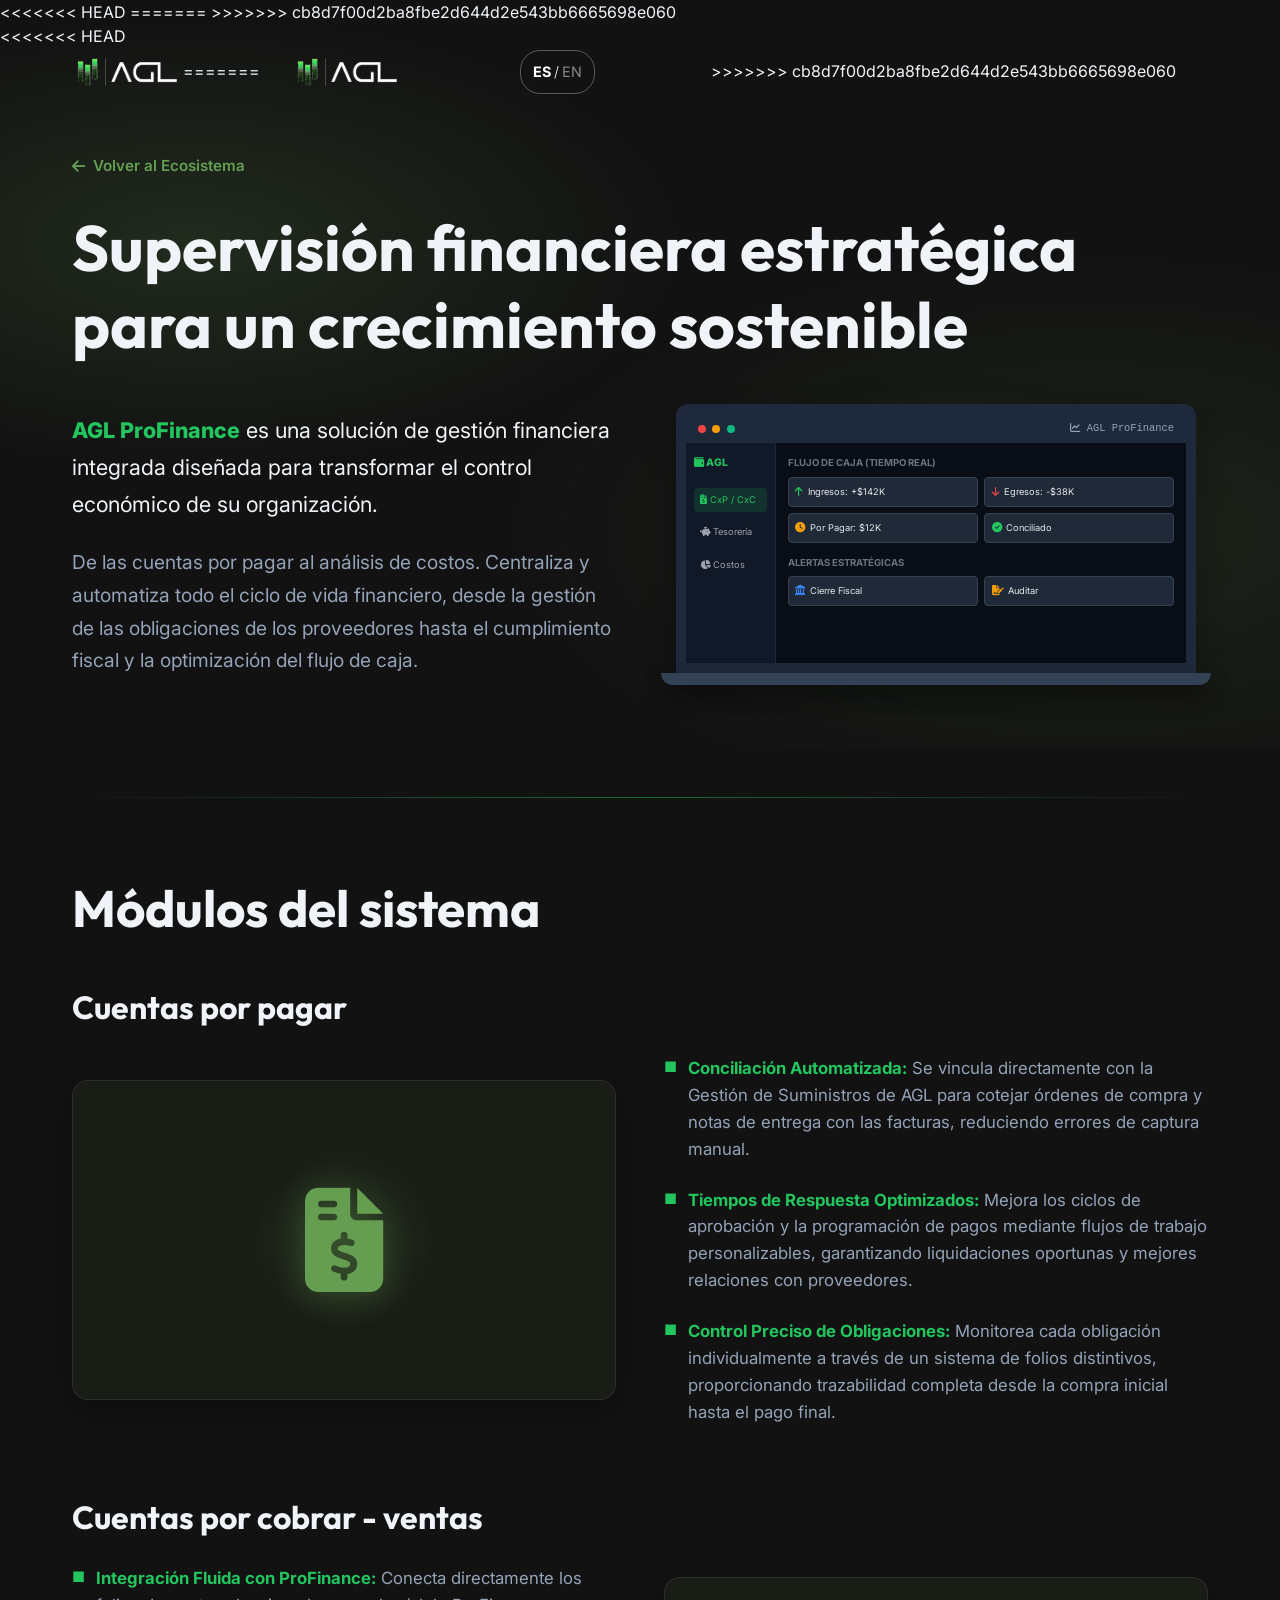
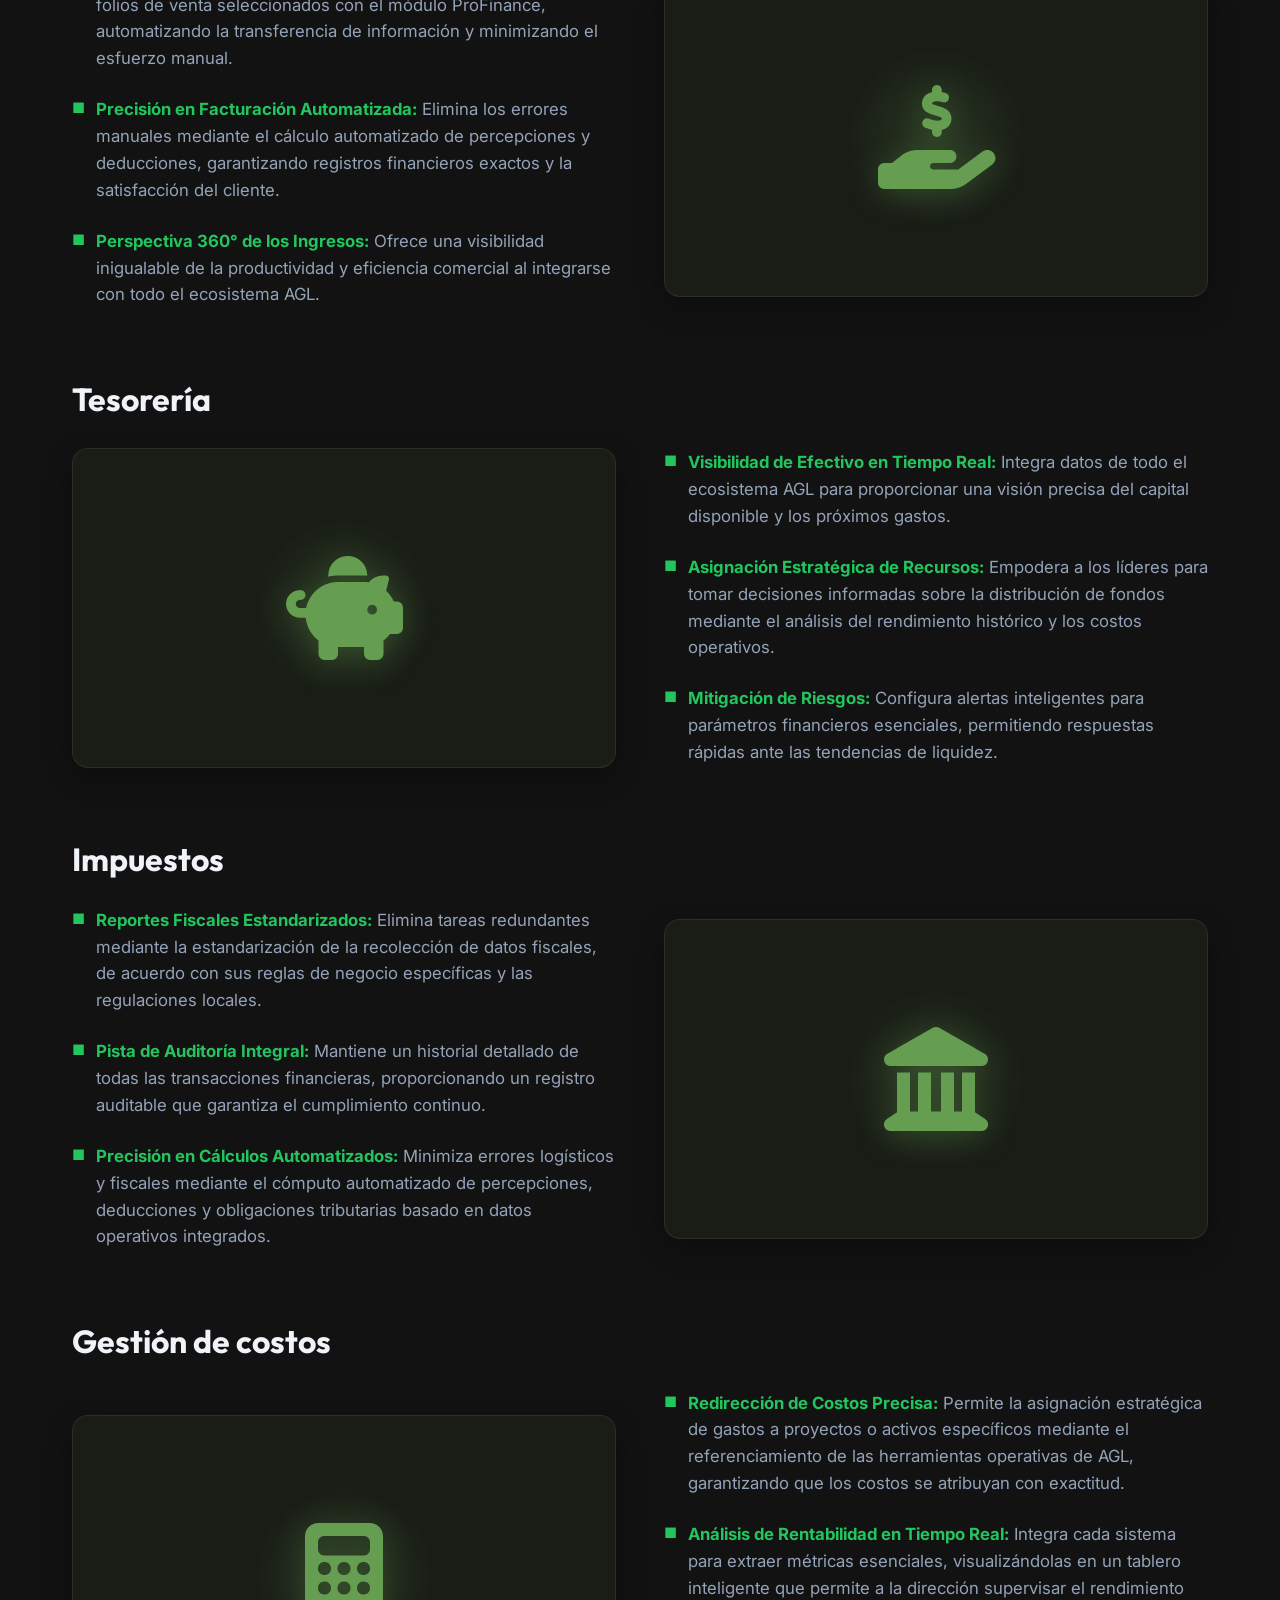
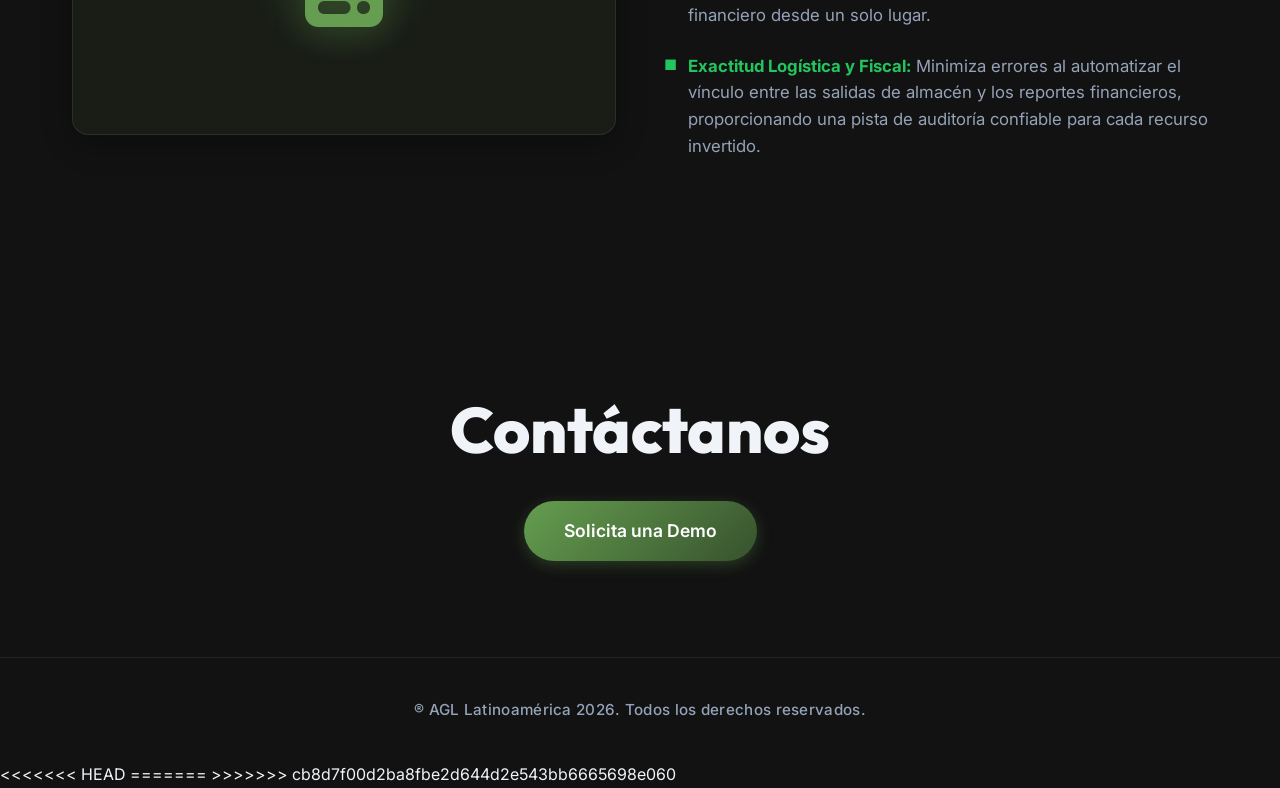
==== commit 67447bcc: "animacion2" ====
--- a/servicios/administrativos/profinance/profinance.html
+++ b/servicios/administrativos/profinance/profinance.html
@@ -7,6 +7,7 @@
     <title>ProFinance | AGL Latinoamérica</title>
     <meta name="description"
         content="Supervisión financiera estratégica para un crecimiento sostenible. De las cuentas por pagar al análisis de costos.">
+<<<<<<< HEAD
     <script>
         (function () {
             const savedTheme = localStorage.getItem('agl-theme');
@@ -15,6 +16,10 @@
             }
         })();
     </script>
+=======
+    <!-- Favicon -->
+    <link rel="icon" type="image/png" href="../../../Logos/favicon.png">
+>>>>>>> cb8d7f00d2ba8fbe2d644d2e543bb6665698e060
     <!-- Google Fonts & Icons -->
     <link rel="preconnect" href="https://fonts.googleapis.com">
     <link rel="preconnect" href="https://fonts.gstatic.com" crossorigin>
@@ -22,42 +27,67 @@
         href="https://fonts.googleapis.com/css2?family=Inter:wght@300;400;600;700&family=Outfit:wght@400;600;800&display=swap"
         rel="stylesheet">
     <link rel="stylesheet" href="https://cdnjs.cloudflare.com/ajax/libs/font-awesome/6.4.0/css/all.min.css">
-    <!-- Enlazado al CSS de esta sección -->
-    <link rel="stylesheet" href="styles_pf.css">
+
+    <!-- Enlazado al CSS maestro -->
+    <link rel="stylesheet" href="risk_style.css">
 </head>
 
 <body>
     <!-- Navbar -->
     <nav class="navbar">
+<<<<<<< HEAD
         <div class="container nav-container nav-container-centered">
             <a href="../../../index.html#ecosistema" class="logo" title="Volver al inicio">
                 <img src="../../../Logos/logo blanco.png" alt="AGL" class="logo-img theme-logo" id="nav-logo">
             </a>
+=======
+        <div class="container nav-container"
+            style="display: flex; justify-content: space-between; align-items: center;">
+            <a href="../../../index.html" class="logo">
+                <img src="../../../Logos/logo blanco.png" alt="AGL" class="logo-img theme-logo" id="nav-logo">
+            </a>
+            <div class="nav-actions">
+                <!-- BOTÓN IDIOMA DESKTOP (Tipo Switch) -->
+                <button class="theme-toggle-btn" id="lang-toggle-desktop" aria-label="Cambiar idioma"
+                    title="Cambiar idioma"
+                    style="width: auto; padding: 5px 12px; border-radius: 20px; font-family: 'Inter', sans-serif; font-size: 0.9rem; background: transparent; border: 1px solid rgba(255,255,255,0.3); color: white; cursor: pointer;">
+                    <span class="lang-es" style="font-weight: 700; transition: 0.3s;">ES</span>
+                    <span style="margin: 0 3px; font-weight: 300;">/</span>
+                    <span class="lang-en" style="font-weight: 400; opacity: 0.5; transition: 0.3s;">EN</span>
+                </button>
+            </div>
+>>>>>>> cb8d7f00d2ba8fbe2d644d2e543bb6665698e060
         </div>
     </nav>
 
     <!-- Hero Section: ¿Qué es ProFinance? -->
     <section class="hero detail-hero">
         <div class="container">
-            <a href="../../../index.html#ecosistema" class="back-link"><i class="fas fa-arrow-left"></i> Volver al
+            <a href="../../../index.html#ecosistema" class="back-link"
+                data-es="<i class='fas fa-arrow-left'></i> Volver al Ecosistema"
+                data-en="<i class='fas fa-arrow-left'></i> Back to Ecosystem"><i class="fas fa-arrow-left"></i> Volver
+                al
                 Ecosistema</a>
 
             <div class="section-title-large fade-in-up">
-                <h1>Supervisión financiera estratégica <br><span class="gradient-text">para un crecimiento
-                        sostenible</span></h1>
-                <p class="intro-sub" style="margin-top: -1rem; margin-bottom: 2.5rem;">De las cuentas por pagar al
-                    análisis de costos</p>
+                <h1 data-es="Supervisión financiera estratégica para un crecimiento sostenible"
+                    data-en="Strategic financial oversight for sustainable growth">Supervisión financiera estratégica
+                    para un crecimiento sostenible</h1>
             </div>
 
             <div class="mining-intro-grid fade-in-up delay-1">
                 <div class="mining-intro-text">
-                    <h3 style="font-size: 1.8rem; margin-bottom: 1.5rem;">¿Qué es ProFinance?</h3>
-                    <p class="intro-lead">
+                    <p class="intro-lead"
+                        data-es="<strong class='highlight-green-text'>AGL ProFinance</strong> es una solución de gestión financiera integrada diseñada para transformar el control económico de su organización."
+                        data-en="<strong class='highlight-green-text'>AGL ProFinance</strong> is an integrated financial management solution designed to transform the economic control of your organization.">
                         <strong class="highlight-green-text">AGL ProFinance</strong> es una solución de gestión
                         financiera integrada diseñada para transformar el control económico de su organización.
                     </p>
-                    <p class="intro-sub">
-                        Centraliza y automatiza todo el ciclo de vida financiero, desde la gestión de las obligaciones
+                    <p class="intro-sub"
+                        data-es="De las cuentas por pagar al análisis de costos. Centraliza y automatiza todo el ciclo de vida financiero, desde la gestión de las obligaciones de los proveedores hasta el cumplimiento fiscal y la optimización del flujo de caja."
+                        data-en="From accounts payable to cost analysis. It centralizes and automates the entire financial lifecycle, from managing supplier obligations to tax compliance and cash flow optimization.">
+                        De las cuentas por pagar al análisis de costos. Centraliza y automatiza todo el ciclo de vida
+                        financiero, desde la gestión de las obligaciones
                         de los proveedores hasta el cumplimiento fiscal y la optimización del flujo de caja.
                     </p>
                 </div>
@@ -76,29 +106,59 @@
                             <div class="screen-body">
                                 <div class="app-sidebar">
                                     <div class="app-logo-small"><i class="fas fa-wallet"></i> AGL</div>
-                                    <div class="app-nav-item active"><i class="fas fa-file-invoice-dollar"></i> CxP /
+                                    <div class="app-nav-item active"
+                                        data-es="<i class='fas fa-file-invoice-dollar'></i> CxP / CxC"
+                                        data-en="<i class='fas fa-file-invoice-dollar'></i> AP / AR"><i
+                                            class="fas fa-file-invoice-dollar"></i> CxP /
                                         CxC</div>
-                                    <div class="app-nav-item"><i class="fas fa-piggy-bank"></i> Tesorería</div>
-                                    <div class="app-nav-item"><i class="fas fa-chart-pie"></i> Costos</div>
+                                    <div class="app-nav-item" data-es="<i class='fas fa-piggy-bank'></i> Tesorería"
+                                        data-en="<i class='fas fa-piggy-bank'></i> Treasury"><i
+                                            class="fas fa-piggy-bank"></i> Tesorería</div>
+                                    <div class="app-nav-item" data-es="<i class='fas fa-chart-pie'></i> Costos"
+                                        data-en="<i class='fas fa-chart-pie'></i> Costs"><i
+                                            class="fas fa-chart-pie"></i> Costos</div>
                                 </div>
                                 <div class="app-content">
-                                    <div class="app-section-title">Flujo de Caja (Tiempo Real)</div>
+                                    <div class="app-section-title" data-es="Flujo de Caja (Tiempo Real)"
+                                        data-en="Cash Flow (Real Time)">Flujo de Caja (Tiempo Real)</div>
                                     <div class="app-cards-grid">
-                                        <div class="app-card"><i class="fas fa-arrow-up" style="color: #22c55e;"></i>
-                                            Ingresos: +$142K</div>
-                                        <div class="app-card"><i class="fas fa-arrow-down" style="color: #ef4444;"></i>
-                                            Egresos: -$38K</div>
-                                        <div class="app-card"><i class="fas fa-clock" style="color: #f59e0b;"></i> Por
-                                            Pagar: $12K</div>
-                                        <div class="app-card"><i class="fas fa-check-circle"
-                                                style="color: #22c55e;"></i> Conciliado</div>
+                                        <div class="app-card"
+                                            data-es="<i class='fas fa-arrow-up' style='color: #22c55e;'></i> Ingresos: +$142K"
+                                            data-en="<i class='fas fa-arrow-up' style='color: #22c55e;'></i> Income: +$142K">
+                                            <i class="fas fa-arrow-up" style="color: #22c55e;"></i>
+                                            Ingresos: +$142K
+                                        </div>
+                                        <div class="app-card"
+                                            data-es="<i class='fas fa-arrow-down' style='color: #ef4444;'></i> Egresos: -$38K"
+                                            data-en="<i class='fas fa-arrow-down' style='color: #ef4444;'></i> Expenses: -$38K">
+                                            <i class="fas fa-arrow-down" style="color: #ef4444;"></i>
+                                            Egresos: -$38K
+                                        </div>
+                                        <div class="app-card"
+                                            data-es="<i class='fas fa-clock' style='color: #f59e0b;'></i> Por Pagar: $12K"
+                                            data-en="<i class='fas fa-clock' style='color: #f59e0b;'></i> Payable: $12K">
+                                            <i class="fas fa-clock" style="color: #f59e0b;"></i> Por
+                                            Pagar: $12K
+                                        </div>
+                                        <div class="app-card"
+                                            data-es="<i class='fas fa-check-circle' style='color: #22c55e;'></i> Conciliado"
+                                            data-en="<i class='fas fa-check-circle' style='color: #22c55e;'></i> Reconciled">
+                                            <i class="fas fa-check-circle" style="color: #22c55e;"></i> Conciliado
+                                        </div>
                                     </div>
-                                    <div class="app-section-title">Alertas Estratégicas</div>
+                                    <div class="app-section-title" data-es="Alertas Estratégicas"
+                                        data-en="Strategic Alerts">Alertas Estratégicas</div>
                                     <div class="app-cards-grid">
-                                        <div class="app-card small"><i class="fas fa-landmark"
-                                                style="color: #3b82f6;"></i> Cierre Fiscal</div>
-                                        <div class="app-card small"><i class="fas fa-file-signature"
-                                                style="color: #f59e0b;"></i> Auditar</div>
+                                        <div class="app-card small"
+                                            data-es="<i class='fas fa-landmark' style='color: #3b82f6;'></i> Cierre Fiscal"
+                                            data-en="<i class='fas fa-landmark' style='color: #3b82f6;'></i> Tax Close">
+                                            <i class="fas fa-landmark" style="color: #3b82f6;"></i> Cierre Fiscal
+                                        </div>
+                                        <div class="app-card small"
+                                            data-es="<i class='fas fa-file-signature' style='color: #f59e0b;'></i> Auditar"
+                                            data-en="<i class='fas fa-file-signature' style='color: #f59e0b;'></i> Audit">
+                                            <i class="fas fa-file-signature" style="color: #f59e0b;"></i> Auditar
+                                        </div>
                                     </div>
                                 </div>
                             </div>
@@ -118,29 +178,33 @@
     <section class="modules-section">
         <div class="container">
             <div class="section-header fade-in-up">
-                <h2 class="modules-main-title">Módulos del sistema</h2>
+                <h2 class="modules-main-title" data-es="Módulos del sistema" data-en="System Modules">Módulos del
+                    sistema</h2>
             </div>
 
             <!-- Módulo 1: Cuentas por pagar -->
             <div class="module-block fade-in-up">
-                <h3 class="module-title">Cuentas por pagar</h3>
+                <h3 class="module-title" data-es="Cuentas por pagar" data-en="Accounts Payable">Cuentas por pagar</h3>
                 <div class="module-grid">
-                    <div class="module-icon-card">
-                        <i class="fas fa-file-invoice-dollar module-card-icon"></i>
+                    <div class="module-icon-large-container">
+                        <i class="fas fa-file-invoice-dollar module-large-icon"></i>
                     </div>
                     <div class="module-info">
                         <ul class="module-bullets">
-                            <li>
+                            <li data-es="<strong>Conciliación Automatizada:</strong> Se vincula directamente con la Gestión de Suministros de AGL para cotejar órdenes de compra y notas de entrega con las facturas, reduciendo errores de captura manual."
+                                data-en="<strong>Automated Reconciliation:</strong> Links directly with AGL Supply Management to cross-reference purchase orders and delivery notes with invoices, reducing manual entry errors.">
                                 <strong>Conciliación Automatizada:</strong> Se vincula directamente con la Gestión de
                                 Suministros de AGL para cotejar órdenes de compra y notas de entrega con las facturas,
                                 reduciendo errores de captura manual.
                             </li>
-                            <li>
+                            <li data-es="<strong>Tiempos de Respuesta Optimizados:</strong> Mejora los ciclos de aprobación y la programación de pagos mediante flujos de trabajo personalizables, garantizando liquidaciones oportunas y mejores relaciones con proveedores."
+                                data-en="<strong>Optimized Response Times:</strong> Improves approval cycles and payment scheduling through customizable workflows, ensuring timely settlements and better supplier relationships.">
                                 <strong>Tiempos de Respuesta Optimizados:</strong> Mejora los ciclos de aprobación y la
                                 programación de pagos mediante flujos de trabajo personalizables, garantizando
                                 liquidaciones oportunas y mejores relaciones con proveedores.
                             </li>
-                            <li>
+                            <li data-es="<strong>Control Preciso de Obligaciones:</strong> Monitorea cada obligación individualmente a través de un sistema de folios distintivos, proporcionando trazabilidad completa desde la compra inicial hasta el pago final."
+                                data-en="<strong>Precise Control of Obligations:</strong> Monitors each obligation individually through a distinct folio system, providing full traceability from the initial purchase to the final payment.">
                                 <strong>Control Preciso de Obligaciones:</strong> Monitorea cada obligación
                                 individualmente a través de un sistema de folios distintivos, proporcionando
                                 trazabilidad completa desde la compra inicial hasta el pago final.
@@ -150,54 +214,61 @@
                 </div>
             </div>
 
-            <!-- Módulo 2: Cuentas por cobrar - ventas (Alternado) -->
+            <!-- Módulo 2: Cuentas por cobrar - ventas -->
             <div class="module-block fade-in-up delay-1">
-                <h3 class="module-title">Cuentas por cobrar - ventas</h3>
+                <h3 class="module-title" data-es="Cuentas por cobrar - ventas" data-en="Accounts Receivable - Sales">
+                    Cuentas por cobrar - ventas</h3>
                 <div class="module-grid">
                     <div class="module-info">
                         <ul class="module-bullets">
-                            <li>
+                            <li data-es="<strong>Integración Fluida con ProFinance:</strong> Conecta directamente los folios de venta seleccionados con el módulo ProFinance, automatizando la transferencia de información y minimizando el esfuerzo manual."
+                                data-en="<strong>Seamless Integration with ProFinance:</strong> Directly connects selected sales folios with the ProFinance module, automating information transfer and minimizing manual effort.">
                                 <strong>Integración Fluida con ProFinance:</strong> Conecta directamente los folios de
                                 venta seleccionados con el módulo ProFinance, automatizando la transferencia de
                                 información y minimizando el esfuerzo manual.
                             </li>
-                            <li>
+                            <li data-es="<strong>Precisión en Facturación Automatizada:</strong> Elimina los errores manuales mediante el cálculo automatizado de percepciones y deducciones, garantizando registros financieros exactos y la satisfacción del cliente."
+                                data-en="<strong>Precision in Automated Billing:</strong> Eliminates manual errors through automated calculation of perceptions and deductions, guaranteeing accurate financial records and customer satisfaction.">
                                 <strong>Precisión en Facturación Automatizada:</strong> Elimina los errores manuales
                                 mediante el cálculo automatizado de percepciones y deducciones, garantizando registros
                                 financieros exactos y la satisfacción del cliente.
                             </li>
-                            <li>
+                            <li data-es="<strong>Perspectiva 360° de los Ingresos:</strong> Ofrece una visibilidad inigualable de la productividad y eficiencia comercial al integrarse con todo el ecosistema AGL."
+                                data-en="<strong>360° Perspective on Revenue:</strong> Offers unmatched visibility into commercial productivity and efficiency by integrating with the entire AGL ecosystem.">
                                 <strong>Perspectiva 360° de los Ingresos:</strong> Ofrece una visibilidad inigualable de
                                 la productividad y eficiencia comercial al integrarse con todo el ecosistema AGL.
                             </li>
                         </ul>
                     </div>
-                    <div class="module-icon-card">
-                        <i class="fas fa-hand-holding-usd module-card-icon"></i>
+                    <div class="module-icon-large-container">
+                        <i class="fas fa-hand-holding-usd module-large-icon"></i>
                     </div>
                 </div>
             </div>
 
             <!-- Módulo 3: Tesorería -->
             <div class="module-block fade-in-up delay-2">
-                <h3 class="module-title">Tesorería</h3>
+                <h3 class="module-title" data-es="Tesorería" data-en="Treasury">Tesorería</h3>
                 <div class="module-grid">
-                    <div class="module-icon-card">
-                        <i class="fas fa-piggy-bank module-card-icon"></i>
+                    <div class="module-icon-large-container">
+                        <i class="fas fa-piggy-bank module-large-icon"></i>
                     </div>
                     <div class="module-info">
                         <ul class="module-bullets">
-                            <li>
+                            <li data-es="<strong>Visibilidad de Efectivo en Tiempo Real:</strong> Integra datos de todo el ecosistema AGL para proporcionar una visión precisa del capital disponible y los próximos gastos."
+                                data-en="<strong>Real-Time Cash Visibility:</strong> Integrates data from across the AGL ecosystem to provide an accurate view of available capital and upcoming expenses.">
                                 <strong>Visibilidad de Efectivo en Tiempo Real:</strong> Integra datos de todo el
                                 ecosistema AGL para proporcionar una visión precisa del capital disponible y los
                                 próximos gastos.
                             </li>
-                            <li>
+                            <li data-es="<strong>Asignación Estratégica de Recursos:</strong> Empodera a los líderes para tomar decisiones informadas sobre la distribución de fondos mediante el análisis del rendimiento histórico y los costos operativos."
+                                data-en="<strong>Strategic Resource Allocation:</strong> Empowers leaders to make informed decisions on fund distribution by analyzing historical performance and operational costs.">
                                 <strong>Asignación Estratégica de Recursos:</strong> Empodera a los líderes para tomar
                                 decisiones informadas sobre la distribución de fondos mediante el análisis del
                                 rendimiento histórico y los costos operativos.
                             </li>
-                            <li>
+                            <li data-es="<strong>Mitigación de Riesgos:</strong> Configura alertas inteligentes para parámetros financieros esenciales, permitiendo respuestas rápidas ante las tendencias de liquidez."
+                                data-en="<strong>Risk Mitigation:</strong> Configures smart alerts for essential financial parameters, enabling rapid responses to liquidity trends.">
                                 <strong>Mitigación de Riesgos:</strong> Configura alertas inteligentes para parámetros
                                 financieros esenciales, permitiendo respuestas rápidas ante las tendencias de liquidez.
                             </li>
@@ -206,55 +277,61 @@
                 </div>
             </div>
 
-            <!-- Módulo 4: Impuestos (Alternado) -->
+            <!-- Módulo 4: Impuestos -->
             <div class="module-block fade-in-up delay-1">
-                <h3 class="module-title">Impuestos</h3>
+                <h3 class="module-title" data-es="Impuestos" data-en="Taxes">Impuestos</h3>
                 <div class="module-grid">
                     <div class="module-info">
                         <ul class="module-bullets">
-                            <li>
+                            <li data-es="<strong>Reportes Fiscales Estandarizados:</strong> Elimina tareas redundantes mediante la estandarización de la recolección de datos fiscales, de acuerdo con sus reglas de negocio específicas y las regulaciones locales."
+                                data-en="<strong>Standardized Tax Reporting:</strong> Eliminates redundant tasks by standardizing tax data collection according to your specific business rules and local regulations.">
                                 <strong>Reportes Fiscales Estandarizados:</strong> Elimina tareas redundantes mediante
                                 la estandarización de la recolección de datos fiscales, de acuerdo con sus reglas de
                                 negocio específicas y las regulaciones locales.
                             </li>
-                            <li>
+                            <li data-es="<strong>Pista de Auditoría Integral:</strong> Mantiene un historial detallado de todas las transacciones financieras, proporcionando un registro auditable que garantiza el cumplimiento continuo."
+                                data-en="<strong>Comprehensive Audit Trail:</strong> Maintains a detailed history of all financial transactions, providing an auditable record that ensures ongoing compliance.">
                                 <strong>Pista de Auditoría Integral:</strong> Mantiene un historial detallado de todas
                                 las transacciones financieras, proporcionando un registro auditable que garantiza el
                                 cumplimiento continuo.
                             </li>
-                            <li>
+                            <li data-es="<strong>Precisión en Cálculos Automatizados:</strong> Minimiza errores logísticos y fiscales mediante el cómputo automatizado de percepciones, deducciones y obligaciones tributarias basado en datos operativos integrados."
+                                data-en="<strong>Precision in Automated Calculations:</strong> Minimizes logistical and tax errors through the automated computation of perceptions, deductions, and tax obligations based on integrated operational data.">
                                 <strong>Precisión en Cálculos Automatizados:</strong> Minimiza errores logísticos y
                                 fiscales mediante el cómputo automatizado de percepciones, deducciones y obligaciones
                                 tributarias basado en datos operativos integrados.
                             </li>
                         </ul>
                     </div>
-                    <div class="module-icon-card">
-                        <i class="fas fa-landmark module-card-icon"></i>
+                    <div class="module-icon-large-container">
+                        <i class="fas fa-landmark module-large-icon"></i>
                     </div>
                 </div>
             </div>
 
             <!-- Módulo 5: Gestión de costos -->
             <div class="module-block fade-in-up delay-2">
-                <h3 class="module-title">Gestión de costos</h3>
+                <h3 class="module-title" data-es="Gestión de costos" data-en="Cost Management">Gestión de costos</h3>
                 <div class="module-grid">
-                    <div class="module-icon-card">
-                        <i class="fas fa-calculator module-card-icon"></i>
+                    <div class="module-icon-large-container">
+                        <i class="fas fa-calculator module-large-icon"></i>
                     </div>
                     <div class="module-info">
                         <ul class="module-bullets">
-                            <li>
+                            <li data-es="<strong>Redirección de Costos Precisa:</strong> Permite la asignación estratégica de gastos a proyectos o activos específicos mediante el referenciamiento de las herramientas operativas de AGL, garantizando que los costos se atribuyan con exactitud."
+                                data-en="<strong>Accurate Cost Redirection:</strong> Allows strategic allocation of expenses to specific projects or assets by referencing AGL's operational tools, ensuring costs are attributed accurately.">
                                 <strong>Redirección de Costos Precisa:</strong> Permite la asignación estratégica de
                                 gastos a proyectos o activos específicos mediante el referenciamiento de las
                                 herramientas operativas de AGL, garantizando que los costos se atribuyan con exactitud.
                             </li>
-                            <li>
+                            <li data-es="<strong>Análisis de Rentabilidad en Tiempo Real:</strong> Integra cada sistema para extraer métricas esenciales, visualizándolas en un tablero inteligente que permite a la dirección supervisar el rendimiento financiero desde un solo lugar."
+                                data-en="<strong>Real-Time Profitability Analysis:</strong> Integrates every system to extract essential metrics, visualizing them in a smart dashboard that allows management to oversee financial performance from a single place.">
                                 <strong>Análisis de Rentabilidad en Tiempo Real:</strong> Integra cada sistema para
                                 extraer métricas esenciales, visualizándolas en un tablero inteligente que permite a la
                                 dirección supervisar el rendimiento financiero desde un solo lugar.
                             </li>
-                            <li>
+                            <li data-es="<strong>Exactitud Logística y Fiscal:</strong> Minimiza errores al automatizar el vínculo entre las salidas de almacén y los reportes financieros, proporcionando una pista de auditoría confiable para cada recurso invertido."
+                                data-en="<strong>Logistical and Fiscal Accuracy:</strong> Minimizes errors by automating the link between warehouse outputs and financial reports, providing a reliable audit trail for every resource invested.">
                                 <strong>Exactitud Logística y Fiscal:</strong> Minimiza errores al automatizar el
                                 vínculo entre las salidas de almacén y los reportes financieros, proporcionando una
                                 pista de auditoría confiable para cada recurso invertido.
@@ -268,54 +345,61 @@
     </section>
 
     <!-- Sección de Contacto Simplificada -->
-    <section id="contacto" class="supply-cta">
-        <div class="container fade-in-up">
-            <h2>Contáctanos</h2>
+    <section class="cta form-section" id="contacto">
+        <div class="container cta-container fade-in-up">
+            <h2 class="contact-title" data-es="Contáctanos" data-en="Contact Us">Contáctanos</h2>
             <a href="https://wa.me/526182922284?text=Hola,%20quisiera%20solicitar%20una%20Demo%20de%20ProFinance"
-                target="_blank" class="btn-demo">
+                target="_blank" class="btn btn-primary btn-large" data-es="Solicita una Demo" data-en="Request a Demo">
                 Solicita una Demo
             </a>
         </div>
     </section>
 
-    <!-- Footer -->
-    <footer>
-        <div class="container footer-container">
-            <div class="footer-top">
-                <div class="footer-logo">
-                    <img src="../../../Logos/logo blanco.png" alt="AGL" class="logo-img footer-logo-img theme-logo"
-                        id="footer-logo">
-                    <p>Nacidos en la operación directa en campo, impulsando la excelencia.</p>
-                </div>
-                <div class="footer-socials">
-                    <a href="https://www.facebook.com/people/AGL-Business-Intelligence/61572439661784/?locale=es_LA"
-                        target="_blank" rel="noopener noreferrer" class="social-icon-btn" aria-label="Facebook">
-                        <i class="fab fa-facebook-f"></i>
-                    </a>
-                    <a href="https://www.instagram.com/aglbi.es/" target="_blank" rel="noopener noreferrer"
-                        class="social-icon-btn" aria-label="Instagram">
-                        <i class="fab fa-instagram"></i>
-                    </a>
-                    <a href="https://www.linkedin.com/company/aglbi" target="_blank" rel="noopener noreferrer"
-                        class="social-icon-btn" aria-label="LinkedIn">
-                        <i class="fab fa-linkedin-in"></i>
-                    </a>
-                </div>
-            </div>
-            <div class="footer-bottom">
-                <button id="back-to-top-footer" class="btn-back-to-top" title="Volver al inicio"
-                    aria-label="Volver arriba">
-                    <span>Volver arriba</span>
-                    <i class="fas fa-arrow-up"></i>
-                </button>
-                <div class="footer-copy">
-                    &copy; 2026 AGL Latinoamérica. Todos los derechos reservados.
-                </div>
+    <!-- Footer Simplificado -->
+    <footer class="simple-footer">
+        <div class="container footer-centered">
+            <div class="footer-copy-centered" data-es="&reg; AGL Latinoamérica 2026. Todos los derechos reservados."
+                data-en="&reg; AGL Latin America 2026. All rights reserved.">
+                &reg; AGL Latinoamérica 2026. Todos los derechos reservados.
             </div>
         </div>
     </footer>
 
+<<<<<<< HEAD
     <script src="script__pf.js"></script>
+=======
+    <!-- Script de Traducción -->
+    <script>
+        document.addEventListener('DOMContentLoaded', () => {
+            const langBtns = [document.getElementById('lang-toggle-desktop')];
+            let currentLang = 'es';
+
+            langBtns.forEach(btn => {
+                if (btn) {
+                    btn.addEventListener('click', () => {
+                        currentLang = currentLang === 'es' ? 'en' : 'es';
+
+                        // Actualizar estilo visual del Switch
+                        document.querySelectorAll('.lang-es').forEach(el => {
+                            el.style.fontWeight = currentLang === 'es' ? '700' : '400';
+                            el.style.opacity = currentLang === 'es' ? '1' : '0.5';
+                        });
+                        document.querySelectorAll('.lang-en').forEach(el => {
+                            el.style.fontWeight = currentLang === 'en' ? '700' : '400';
+                            el.style.opacity = currentLang === 'en' ? '1' : '0.5';
+                        });
+
+                        // Traducir todos los elementos de texto
+                        document.querySelectorAll('[data-en]').forEach(el => {
+                            el.innerHTML = el.getAttribute(`data-${currentLang}`);
+                        });
+                    });
+                }
+            });
+        });
+    </script>
+    <script src="script_risk.js"></script>
+>>>>>>> cb8d7f00d2ba8fbe2d644d2e543bb6665698e060
 </body>
 
 </html>
--- a/servicios/administrativos/profinance/risk_style.css
+++ b/servicios/administrativos/profinance/risk_style.css
@@ -0,0 +1,675 @@
+/* ==========================================================================
+   AGL Latinoamérica - Risk Module Styles (risk_style.css)
+   ========================================================================== */
+
+:root {
+    --bg-color: #121212;
+    --bg-alt: #1C2219;
+    --text-primary: #f0f4f8;
+    --text-secondary: #94a3b8;
+    --text-muted: #81807E;
+    --primary-color: #659E50;
+    --primary-hover: #75b35c;
+    --accent-color: #37522D;
+
+    --glass-bg: rgba(28, 34, 25, 0.75);
+    --glass-border: rgba(255, 255, 255, 0.08);
+    --card-border-hover: rgba(101, 158, 80, 0.35);
+    --card-shadow: 0 10px 30px rgba(0, 0, 0, 0.3);
+
+    --nav-scrolled-bg: rgba(18, 18, 18, 0.92);
+    --mobile-nav-bg: rgba(18, 18, 18, 0.98);
+
+    --hero-glow: radial-gradient(ellipse 65% 55% at 85% 70%, rgba(55, 82, 45, 0.28) 0%, rgba(18, 18, 18, 0) 70%),
+        radial-gradient(ellipse 55% 45% at 15% 30%, rgba(101, 158, 80, 0.18) 0%, rgba(18, 18, 18, 0) 70%);
+
+    --badge-bg: rgba(101, 158, 80, 0.12);
+    --badge-border: rgba(101, 158, 80, 0.25);
+    --divider-color: rgba(255, 255, 255, 0.07);
+
+    --social-btn-bg: rgba(255, 255, 255, 0.04);
+    --social-btn-border: rgba(255, 255, 255, 0.1);
+    --social-btn-color: #f0f4f8;
+    --back-to-top-bg: rgba(255, 255, 255, 0.05);
+    --back-to-top-border: rgba(255, 255, 255, 0.1);
+    --theme-toggle-bg: rgba(255, 255, 255, 0.06);
+    --theme-toggle-border: rgba(255, 255, 255, 0.12);
+    --theme-toggle-hover: rgba(101, 158, 80, 0.2);
+
+    --transition: all 0.3s cubic-bezier(0.25, 0.8, 0.25, 1);
+    --theme-transition: background-color 0.4s ease, color 0.4s ease, border-color 0.4s ease, box-shadow 0.4s ease;
+}
+
+[data-theme="light"] {
+    --bg-color: #f7faf7;
+    --bg-alt: #ffffff;
+    --text-primary: #151d16;
+    --text-secondary: #4d5e50;
+    --text-muted: #748577;
+    --primary-color: #438830;
+    --primary-hover: #346d25;
+    --accent-color: #254a1a;
+
+    --glass-bg: rgba(255, 255, 255, 0.88);
+    --glass-border: rgba(35, 55, 30, 0.1);
+    --card-border-hover: rgba(67, 136, 48, 0.45);
+    --card-shadow: 0 12px 35px rgba(25, 45, 20, 0.07);
+
+    --nav-scrolled-bg: rgba(247, 250, 247, 0.94);
+    --mobile-nav-bg: rgba(247, 250, 247, 0.98);
+
+    --hero-glow: radial-gradient(ellipse 65% 55% at 85% 70%, rgba(67, 136, 48, 0.14) 0%, rgba(247, 250, 247, 0) 70%),
+        radial-gradient(ellipse 55% 45% at 15% 30%, rgba(101, 158, 80, 0.12) 0%, rgba(247, 250, 247, 0) 70%);
+
+    --badge-bg: rgba(67, 136, 48, 0.1);
+    --badge-border: rgba(67, 136, 48, 0.25);
+    --divider-color: rgba(35, 55, 30, 0.08);
+
+    --social-btn-bg: rgba(35, 55, 30, 0.05);
+    --social-btn-border: rgba(35, 55, 30, 0.12);
+    --social-btn-color: #151d16;
+    --back-to-top-bg: rgba(35, 55, 30, 0.05);
+    --back-to-top-border: rgba(35, 55, 30, 0.12);
+    --theme-toggle-bg: rgba(35, 55, 30, 0.06);
+    --theme-toggle-border: rgba(35, 55, 30, 0.12);
+    --theme-toggle-hover: rgba(67, 136, 48, 0.15);
+}
+
+* {
+    margin: 0;
+    padding: 0;
+    box-sizing: border-box;
+}
+
+html {
+    scroll-behavior: smooth;
+    font-family: 'Inter', sans-serif;
+    color: var(--text-primary);
+    background-color: var(--bg-color);
+    overflow-x: hidden;
+    transition: var(--theme-transition);
+}
+
+body {
+    line-height: 1.6;
+    overflow-x: hidden;
+    position: relative;
+    color: var(--text-primary);
+    background-color: var(--bg-color);
+    transition: var(--theme-transition);
+}
+
+h1,
+h2,
+h3,
+h4,
+h5,
+h6 {
+    font-family: 'Outfit', sans-serif;
+    font-weight: 700;
+    line-height: 1.2;
+    margin-bottom: 1rem;
+    color: var(--text-primary);
+}
+
+a {
+    text-decoration: none;
+    color: inherit;
+    transition: var(--transition);
+}
+
+ul {
+    list-style: none;
+}
+
+.container {
+    width: 100%;
+    max-width: 1200px;
+    margin: 0 auto;
+    padding: 0 2rem;
+}
+
+.btn {
+    display: inline-flex;
+    align-items: center;
+    justify-content: center;
+    gap: 0.5rem;
+    padding: 0.75rem 1.5rem;
+    border-radius: 50px;
+    font-weight: 600;
+    font-size: 1rem;
+    cursor: pointer;
+    transition: var(--transition);
+    border: none;
+    outline: none;
+    text-align: center;
+}
+
+.btn-primary {
+    background: linear-gradient(135deg, var(--primary-color), var(--accent-color));
+    color: #ffffff !important;
+    box-shadow: 0 4px 15px rgba(101, 158, 80, 0.3);
+}
+
+.btn-primary:hover {
+    transform: translateY(-2px);
+    box-shadow: 0 6px 22px rgba(101, 158, 80, 0.45);
+    background: linear-gradient(135deg, var(--primary-hover), var(--primary-color));
+}
+
+.btn-large {
+    padding: 1rem 2.5rem;
+    font-size: 1.1rem;
+}
+
+/* Navbar */
+.nav-actions {
+    display: flex;
+    align-items: center;
+    gap: 1rem;
+}
+
+.theme-toggle-btn {
+    position: relative;
+    width: 44px;
+    height: 44px;
+    border-radius: 50%;
+    background: var(--theme-toggle-bg);
+    border: 1px solid var(--theme-toggle-border);
+    color: var(--text-primary);
+    cursor: pointer;
+    display: inline-flex;
+    align-items: center;
+    justify-content: center;
+    font-size: 1.2rem;
+    transition: all 0.35s cubic-bezier(0.25, 0.8, 0.25, 1);
+    outline: none;
+    overflow: hidden;
+    flex-shrink: 0;
+}
+
+.theme-toggle-btn:hover {
+    background: var(--theme-toggle-hover);
+    border-color: var(--primary-color);
+    transform: translateY(-2px) scale(1.06);
+    box-shadow: 0 6px 18px rgba(101, 158, 80, 0.25);
+}
+
+.theme-toggle-btn .theme-icon {
+    position: absolute;
+    transition: transform 0.45s cubic-bezier(0.34, 1.56, 0.64, 1), opacity 0.35s ease, color 0.35s ease, filter 0.35s ease;
+}
+
+:root .theme-icon-sun {
+    opacity: 1;
+    transform: rotate(0deg) scale(1);
+    color: #f59e0b;
+    filter: drop-shadow(0 0 6px rgba(245, 158, 11, 0.6));
+}
+
+:root .theme-icon-moon {
+    opacity: 0;
+    transform: rotate(90deg) scale(0.3);
+    color: #6366f1;
+}
+
+[data-theme="light"] .theme-icon-sun {
+    opacity: 0;
+    transform: rotate(-90deg) scale(0.3);
+}
+
+[data-theme="light"] .theme-icon-moon {
+    opacity: 1;
+    transform: rotate(0deg) scale(1);
+    color: #334155;
+    filter: drop-shadow(0 0 4px rgba(51, 65, 85, 0.3));
+}
+
+.navbar {
+    position: fixed;
+    top: 0;
+    left: 0;
+    width: 100%;
+    padding: 1.5rem 0;
+    z-index: 1000;
+    transition: var(--transition);
+    background: transparent;
+}
+
+.navbar.scrolled {
+    background: var(--nav-scrolled-bg);
+    backdrop-filter: blur(12px);
+    -webkit-backdrop-filter: blur(12px);
+    border-bottom: 1px solid var(--glass-border);
+    padding: 1rem 0;
+    box-shadow: var(--card-shadow);
+}
+
+.nav-container {
+    display: flex;
+    justify-content: space-between;
+    align-items: center;
+}
+
+.nav-container-centered {
+    justify-content: center !important;
+}
+
+.logo {
+    display: flex;
+    align-items: center;
+    font-size: 1.5rem;
+    font-weight: 800;
+    font-family: 'Outfit', sans-serif;
+    letter-spacing: -0.5px;
+}
+
+.logo-img {
+    height: 40px;
+    width: auto;
+    max-height: 44px;
+    object-fit: contain;
+    display: block;
+    transition: opacity 0.3s ease, transform 0.3s ease;
+}
+
+/* Hero Section */
+.hero {
+    min-height: 100vh;
+    display: flex;
+    align-items: center;
+    position: relative;
+    padding-top: 5rem;
+    background: var(--hero-glow);
+    transition: background 0.4s ease;
+}
+
+.detail-hero {
+    min-height: auto;
+    padding-top: 8rem;
+    padding-bottom: 4rem;
+}
+
+.back-link {
+    display: inline-flex;
+    align-items: center;
+    gap: 0.5rem;
+    color: var(--primary-color);
+    font-size: 0.95rem;
+    font-weight: 600;
+    margin-bottom: 2rem;
+    transition: var(--transition);
+}
+
+.back-link:hover {
+    color: var(--text-primary);
+    transform: translateX(-4px);
+}
+
+.section-title-large h1 {
+    font-size: clamp(2.8rem, 5vw, 4.2rem);
+    margin-bottom: 2.5rem;
+}
+
+.mining-intro-grid {
+    display: grid;
+    grid-template-columns: 1fr 1fr;
+    gap: 3rem;
+    align-items: center;
+}
+
+.highlight-green-text {
+    color: #22c55e;
+    font-weight: 800;
+}
+
+.intro-lead {
+    font-size: 1.35rem;
+    line-height: 1.7;
+    margin-bottom: 1.5rem;
+    color: var(--text-primary);
+}
+
+.intro-sub {
+    font-size: 1.2rem;
+    line-height: 1.7;
+    color: var(--text-secondary);
+}
+
+/* Mockup de Laptop */
+.mining-mockup-wrapper {
+    position: relative;
+    display: flex;
+    justify-content: center;
+}
+
+.laptop-container {
+    position: relative;
+    width: 100%;
+    max-width: 520px;
+}
+
+.laptop-glow {
+    position: absolute;
+    top: 50%;
+    left: 50%;
+    transform: translate(-50%, -50%);
+    width: 80%;
+    height: 80%;
+    background: radial-gradient(circle, rgba(34, 197, 94, 0.35) 0%, rgba(18, 18, 18, 0) 70%);
+    filter: blur(30px);
+    z-index: 0;
+}
+
+.laptop-screen {
+    position: relative;
+    z-index: 1;
+    background: #0f172a;
+    border: 10px solid #1e293b;
+    border-top-left-radius: 12px;
+    border-top-right-radius: 12px;
+    box-shadow: var(--card-shadow);
+    overflow: hidden;
+}
+
+.screen-header {
+    background: #1e293b;
+    padding: 0.4rem 0.75rem;
+    display: flex;
+    align-items: center;
+    gap: 0.4rem;
+}
+
+.dot {
+    width: 8px;
+    height: 8px;
+    border-radius: 50%;
+}
+
+.dot.red {
+    background: #ef4444;
+}
+
+.dot.yellow {
+    background: #f59e0b;
+}
+
+.dot.green {
+    background: #10b981;
+}
+
+.screen-title {
+    margin-left: auto;
+    font-size: 0.65rem;
+    color: #94a3b8;
+    font-family: monospace;
+}
+
+.screen-body {
+    display: flex;
+    height: 220px;
+    background: #090d16;
+}
+
+.app-sidebar {
+    width: 90px;
+    background: #111827;
+    border-right: 1px solid #1f2937;
+    padding: 0.75rem 0.5rem;
+    display: flex;
+    flex-direction: column;
+    gap: 0.5rem;
+}
+
+.app-logo-small {
+    font-size: 0.65rem;
+    font-weight: 800;
+    color: #22c55e;
+    margin-bottom: 0.5rem;
+}
+
+.app-nav-item {
+    font-size: 0.58rem;
+    color: #9ca3af;
+    padding: 0.3rem 0.4rem;
+    border-radius: 4px;
+}
+
+.app-nav-item.active {
+    background: rgba(34, 197, 94, 0.15);
+    color: #22c55e;
+}
+
+.app-content {
+    flex: 1;
+    padding: 0.75rem;
+}
+
+.app-section-title {
+    font-size: 0.6rem;
+    color: #6b7280;
+    text-transform: uppercase;
+    margin-bottom: 0.4rem;
+    font-weight: 700;
+}
+
+.app-cards-grid {
+    display: grid;
+    grid-template-columns: repeat(2, 1fr);
+    gap: 0.4rem;
+    margin-bottom: 0.75rem;
+}
+
+.app-card {
+    background: #1f2937;
+    border: 1px solid #374151;
+    border-radius: 4px;
+    padding: 0.4rem;
+    font-size: 0.58rem;
+    color: #e5e7eb;
+    display: flex;
+    align-items: center;
+    gap: 0.3rem;
+}
+
+.app-card i {
+    color: #22c55e;
+    font-size: 0.65rem;
+}
+
+.laptop-base {
+    position: relative;
+    z-index: 1;
+    height: 12px;
+    background: #334155;
+    border-bottom-left-radius: 12px;
+    border-bottom-right-radius: 12px;
+    margin: 0 -15px;
+    box-shadow: 0 10px 20px rgba(0, 0, 0, 0.4);
+}
+
+.section-divider {
+    border: none;
+    height: 1px;
+    background: linear-gradient(90deg, transparent, #22c55e, transparent);
+    margin: 3rem 0;
+    opacity: 0.5;
+}
+
+/* Módulos del Sistema (Alineación con Ícono Grande al lado) */
+.modules-section {
+    padding: 2rem 0 4rem;
+}
+
+.modules-main-title {
+    font-size: clamp(2.5rem, 4vw, 3.5rem);
+    text-align: left;
+    margin-bottom: 3rem;
+}
+
+.module-block {
+    margin-bottom: 4.5rem;
+}
+
+.module-title {
+    font-size: 2rem;
+    margin-bottom: 1.8rem;
+    color: var(--text-primary);
+}
+
+.module-grid {
+    display: grid;
+    grid-template-columns: 1fr 1fr;
+    gap: 3rem;
+    align-items: center;
+}
+
+/* Caja de Ícono Grande */
+.module-icon-large-container {
+    width: 100%;
+    height: 320px;
+    border-radius: 16px;
+    background: var(--glass-bg);
+    border: 1px solid var(--glass-border);
+    box-shadow: var(--card-shadow);
+    display: flex;
+    align-items: center;
+    justify-content: center;
+    transition: var(--transition);
+    position: relative;
+    overflow: hidden;
+}
+
+.module-icon-large-container::before {
+    content: '';
+    position: absolute;
+    width: 180px;
+    height: 180px;
+    background: radial-gradient(circle, rgba(101, 158, 80, 0.2) 0%, rgba(0, 0, 0, 0) 70%);
+    border-radius: 50%;
+    pointer-events: none;
+}
+
+.module-icon-large-container:hover {
+    border-color: var(--card-border-hover);
+    transform: translateY(-4px);
+}
+
+.module-large-icon {
+    font-size: 6.5rem;
+    color: var(--primary-color);
+    filter: drop-shadow(0 4px 15px rgba(101, 158, 80, 0.3));
+    transition: var(--transition);
+    z-index: 1;
+}
+
+.module-icon-large-container:hover .module-large-icon {
+    transform: scale(1.1);
+    color: var(--primary-hover);
+}
+
+.module-bullets {
+    display: flex;
+    flex-direction: column;
+    gap: 1.5rem;
+}
+
+.module-bullets li {
+    font-size: 1.05rem;
+    line-height: 1.6;
+    color: var(--text-secondary);
+    position: relative;
+    padding-left: 1.5rem;
+}
+
+.module-bullets li::before {
+    content: "■";
+    position: absolute;
+    left: 0;
+    top: 0;
+    color: #22c55e;
+    font-size: 0.9rem;
+}
+
+.module-bullets strong {
+    color: #22c55e;
+    font-weight: 700;
+}
+
+/* CTA / Form Section */
+.form-section {
+    padding: 6rem 0;
+    background: transparent;
+    text-align: center;
+}
+
+.contact-title {
+    font-size: clamp(2.5rem, 5vw, 4rem) !important;
+    font-weight: 800;
+    margin-bottom: 2rem !important;
+}
+
+/* Footer Centrado Simplificado */
+.simple-footer {
+    border-top: 1px solid var(--glass-border);
+    padding: 2.5rem 0;
+    background: transparent;
+}
+
+.footer-centered {
+    display: flex;
+    justify-content: center;
+    align-items: center;
+    text-align: center;
+}
+
+.footer-copy-centered {
+    font-size: 0.95rem;
+    color: var(--text-secondary);
+    font-weight: 500;
+    letter-spacing: 0.3px;
+}
+
+/* Animations */
+.fade-in-up {
+    opacity: 0;
+    transform: translateY(30px);
+    transition: opacity 0.8s ease, transform 0.8s ease;
+}
+
+.fade-in-up.visible {
+    opacity: 1;
+    transform: translateY(0);
+}
+
+.delay-1 {
+    transition-delay: 0.1s;
+}
+
+.delay-2 {
+    transition-delay: 0.2s;
+}
+
+/* Responsive Media Queries */
+@media (max-width: 992px) {
+
+    .mining-intro-grid,
+    .module-grid {
+        grid-template-columns: 1fr;
+        gap: 2rem;
+    }
+}
+
+@media (max-width: 768px) {
+    section {
+        padding: 4rem 0;
+    }
+
+    .module-icon-large-container {
+        height: 220px;
+    }
+
+    .module-large-icon {
+        font-size: 4.5rem;
+    }
+}
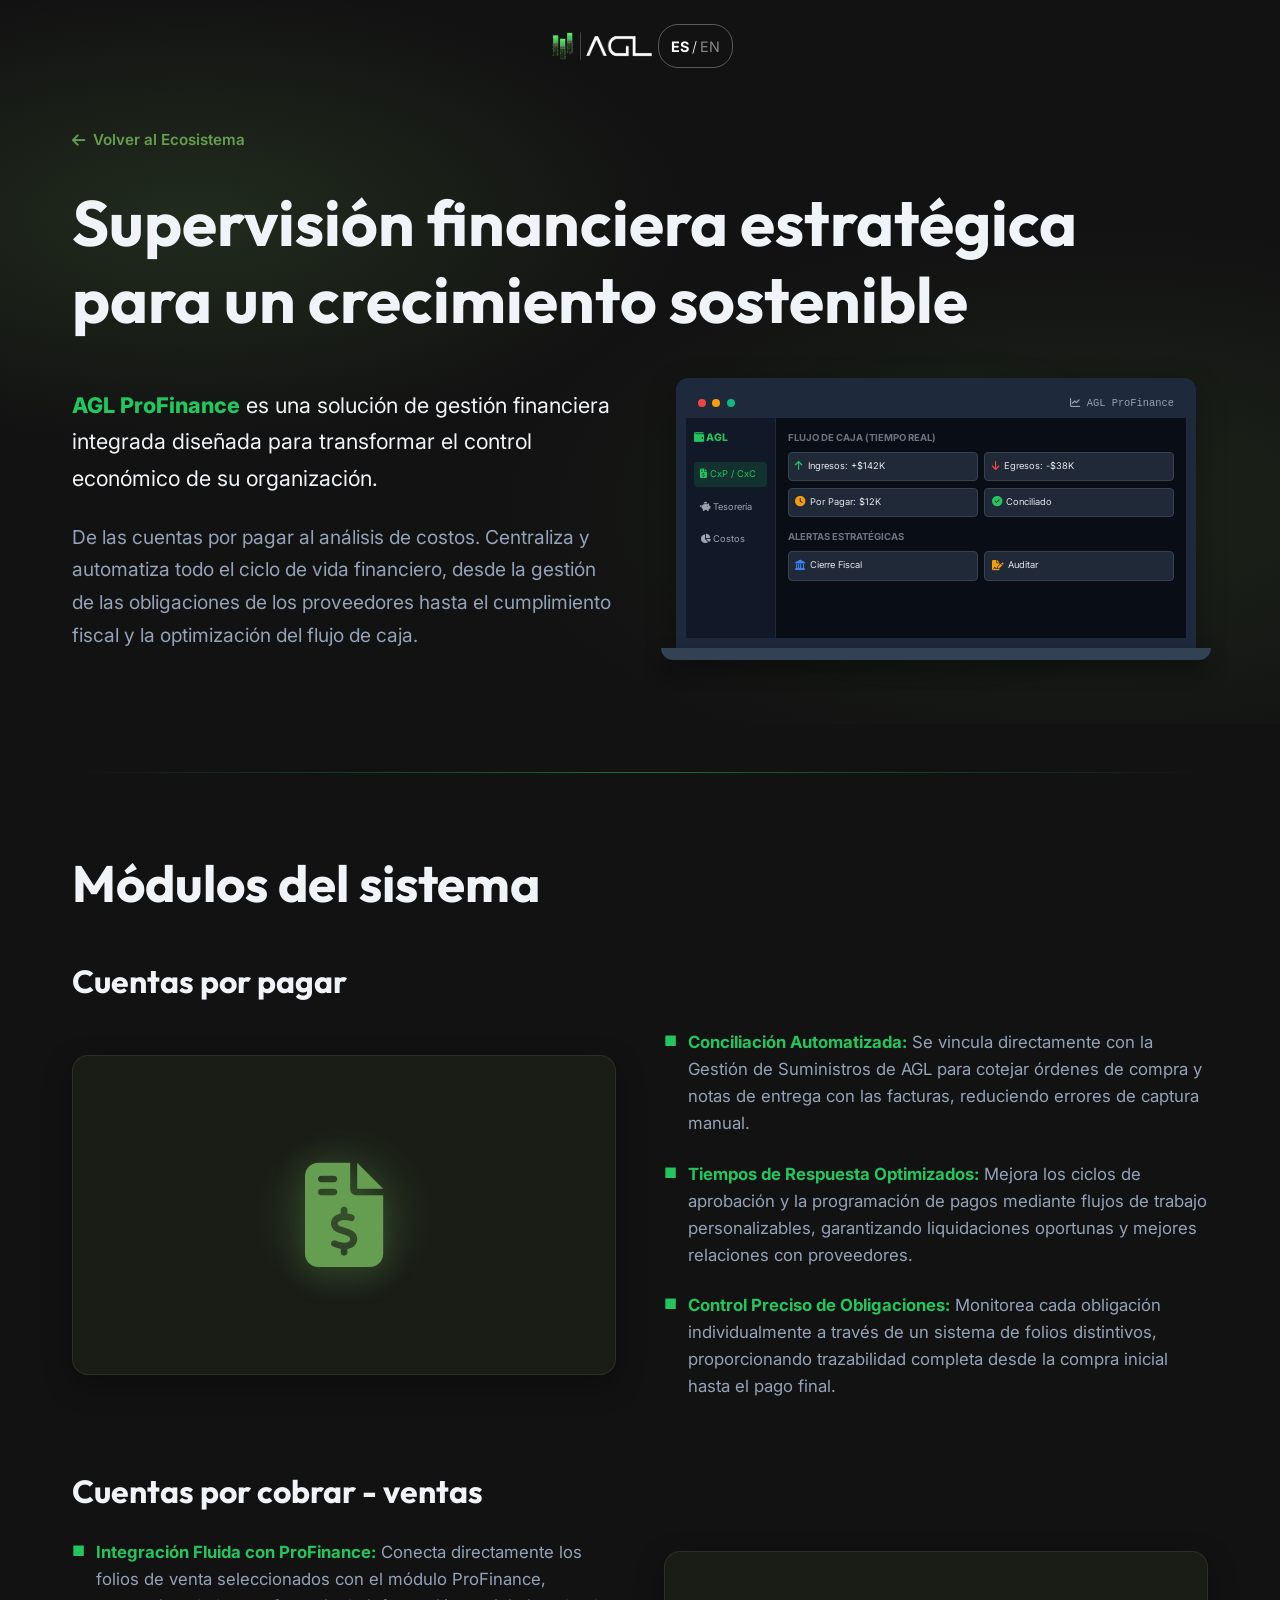
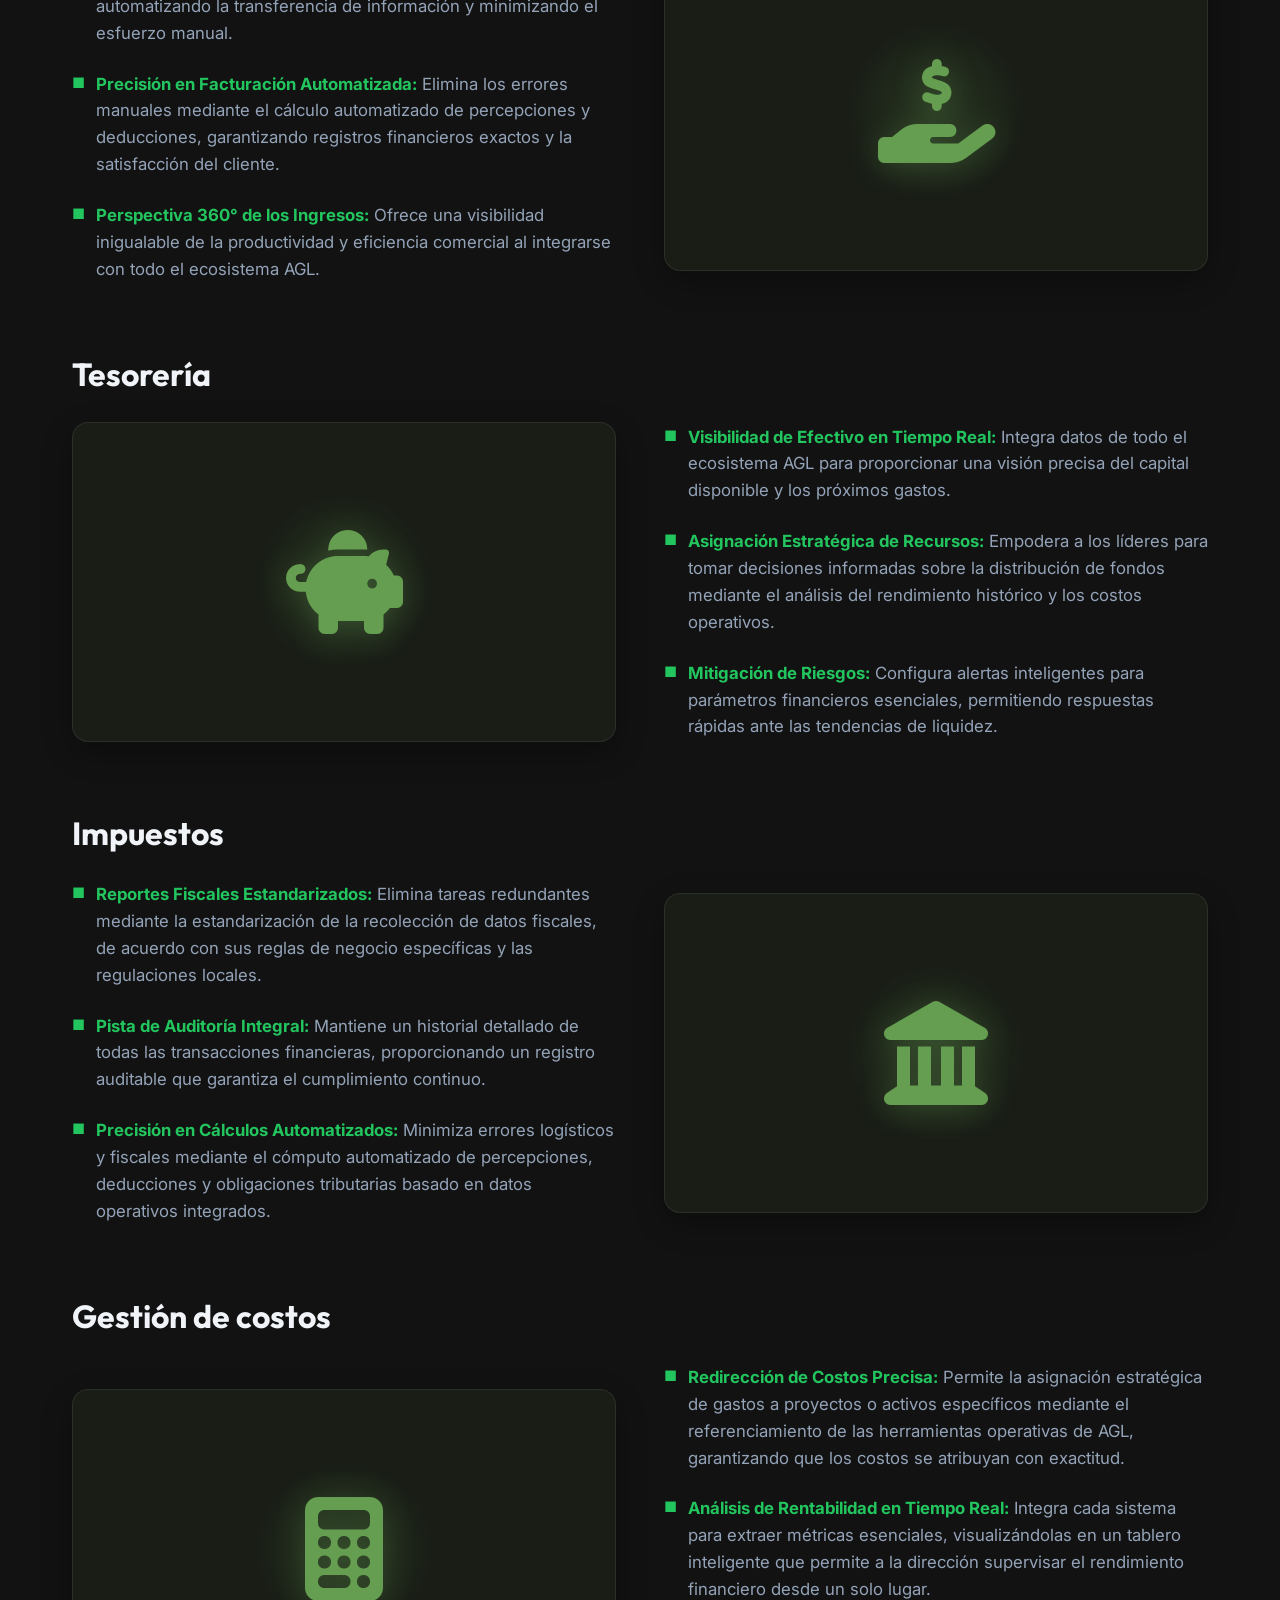
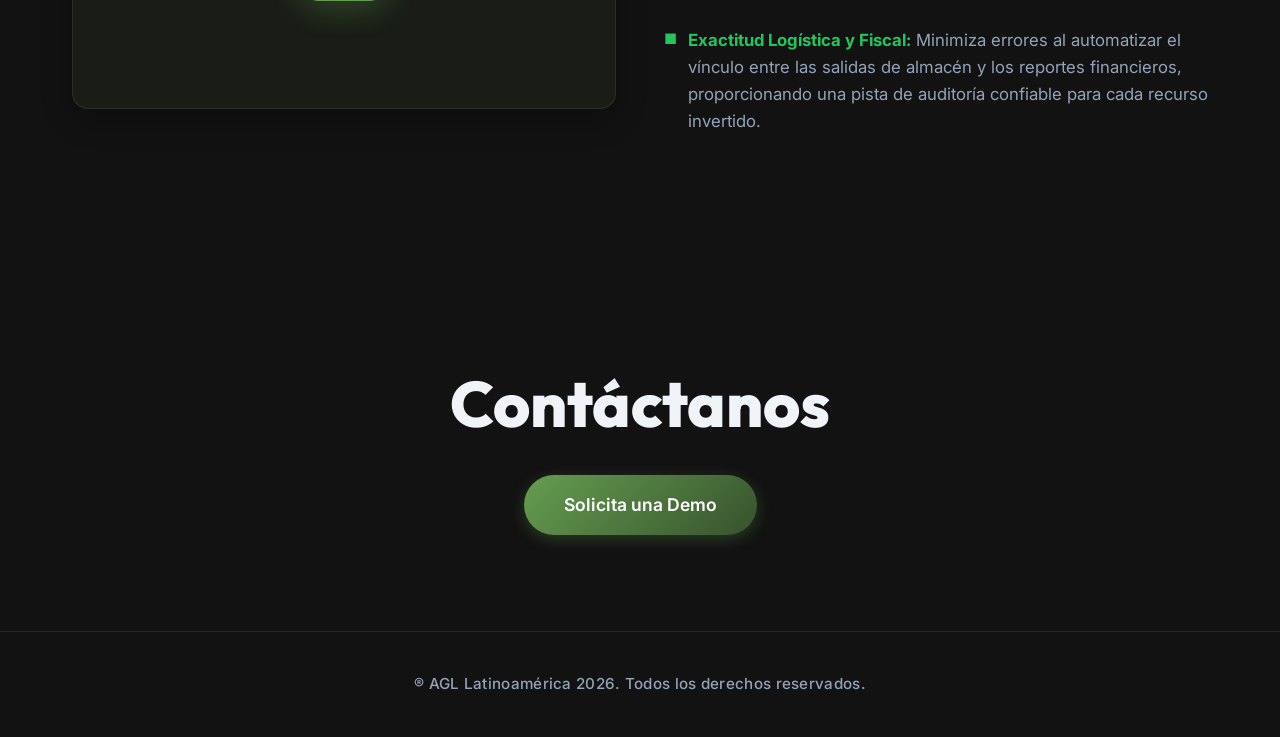
==== commit c3a41287: "correccion de errores de texto" ====
--- a/servicios/administrativos/profinance/profinance.html
+++ b/servicios/administrativos/profinance/profinance.html
@@ -7,7 +7,6 @@
     <title>ProFinance | AGL Latinoamérica</title>
     <meta name="description"
         content="Supervisión financiera estratégica para un crecimiento sostenible. De las cuentas por pagar al análisis de costos.">
-<<<<<<< HEAD
     <script>
         (function () {
             const savedTheme = localStorage.getItem('agl-theme');
@@ -16,10 +15,8 @@
             }
         })();
     </script>
-=======
     <!-- Favicon -->
     <link rel="icon" type="image/png" href="../../../Logos/favicon.png">
->>>>>>> cb8d7f00d2ba8fbe2d644d2e543bb6665698e060
     <!-- Google Fonts & Icons -->
     <link rel="preconnect" href="https://fonts.googleapis.com">
     <link rel="preconnect" href="https://fonts.gstatic.com" crossorigin>
@@ -35,15 +32,8 @@
 <body>
     <!-- Navbar -->
     <nav class="navbar">
-<<<<<<< HEAD
         <div class="container nav-container nav-container-centered">
             <a href="../../../index.html#ecosistema" class="logo" title="Volver al inicio">
-                <img src="../../../Logos/logo blanco.png" alt="AGL" class="logo-img theme-logo" id="nav-logo">
-            </a>
-=======
-        <div class="container nav-container"
-            style="display: flex; justify-content: space-between; align-items: center;">
-            <a href="../../../index.html" class="logo">
                 <img src="../../../Logos/logo blanco.png" alt="AGL" class="logo-img theme-logo" id="nav-logo">
             </a>
             <div class="nav-actions">
@@ -56,7 +46,6 @@
                     <span class="lang-en" style="font-weight: 400; opacity: 0.5; transition: 0.3s;">EN</span>
                 </button>
             </div>
->>>>>>> cb8d7f00d2ba8fbe2d644d2e543bb6665698e060
         </div>
     </nav>
 
@@ -365,9 +354,6 @@
         </div>
     </footer>
 
-<<<<<<< HEAD
-    <script src="script__pf.js"></script>
-=======
     <!-- Script de Traducción -->
     <script>
         document.addEventListener('DOMContentLoaded', () => {
@@ -399,7 +385,6 @@
         });
     </script>
     <script src="script_risk.js"></script>
->>>>>>> cb8d7f00d2ba8fbe2d644d2e543bb6665698e060
 </body>
 
 </html>
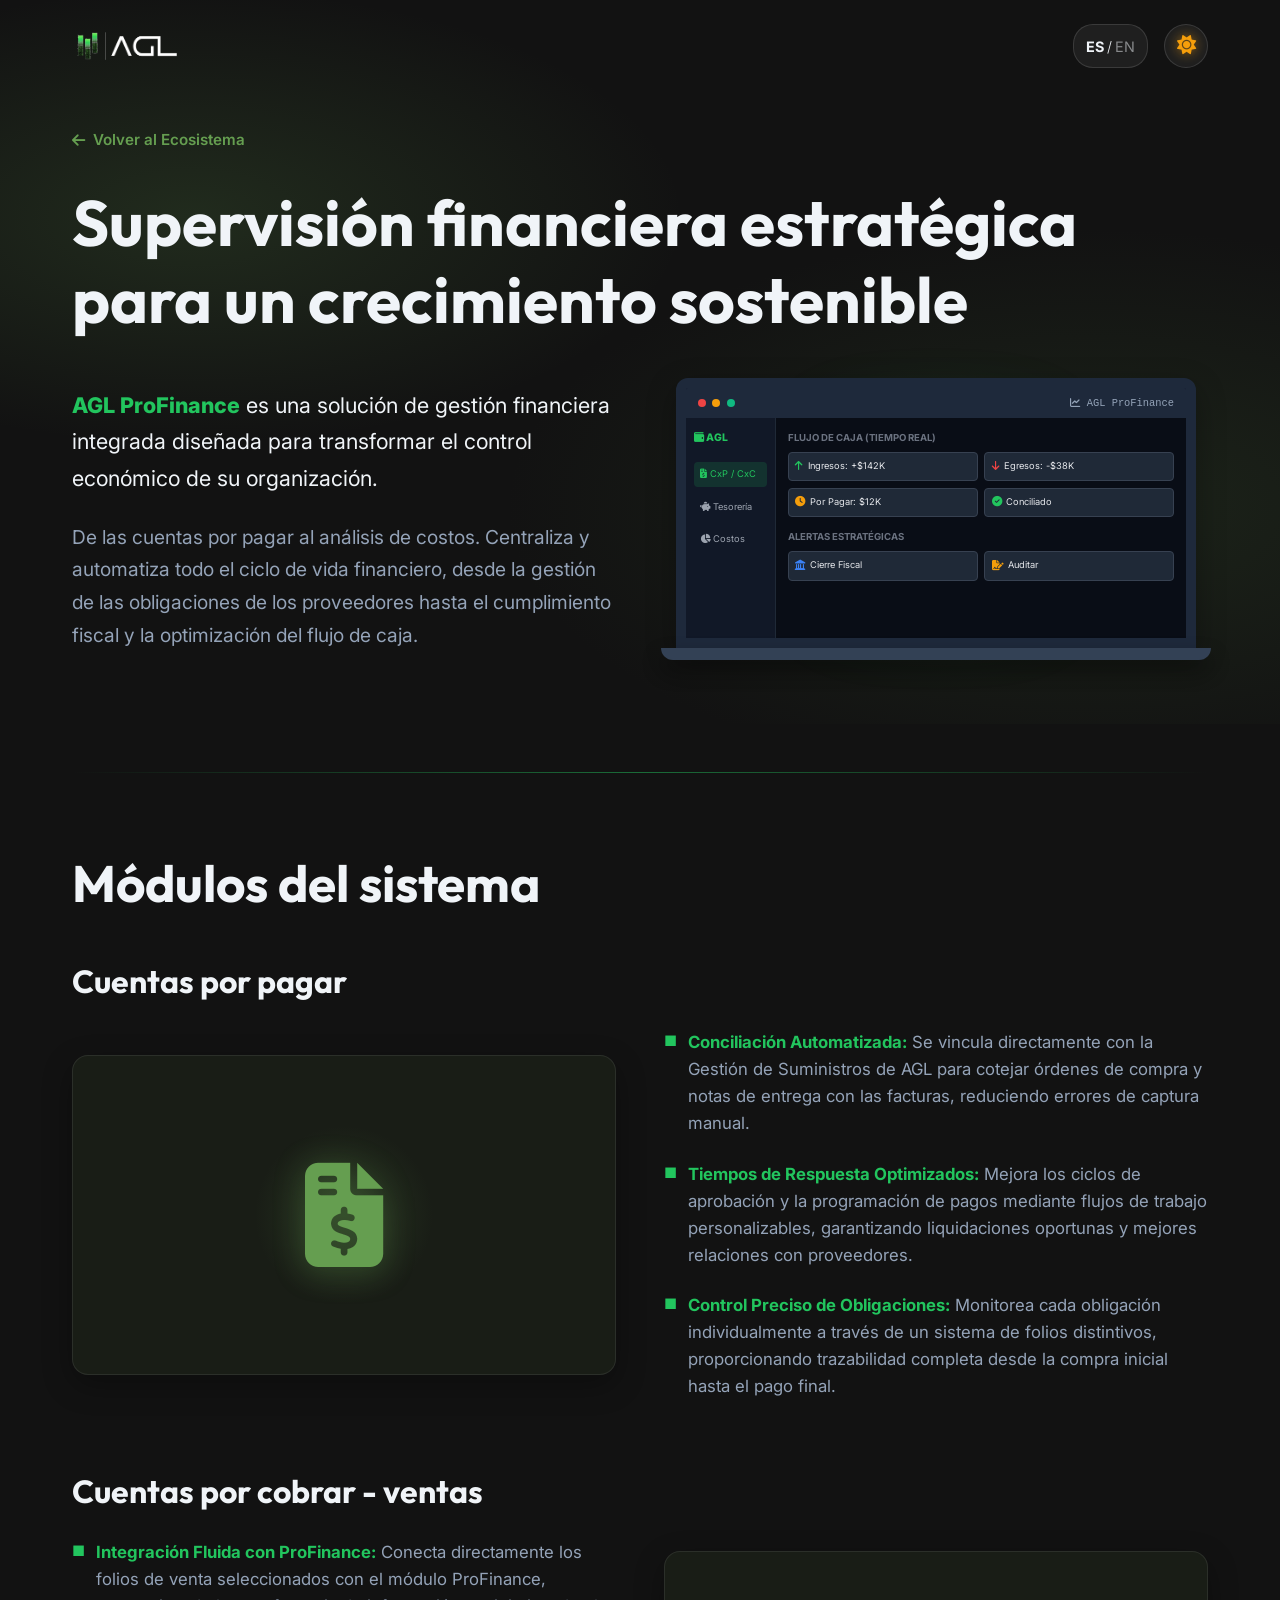
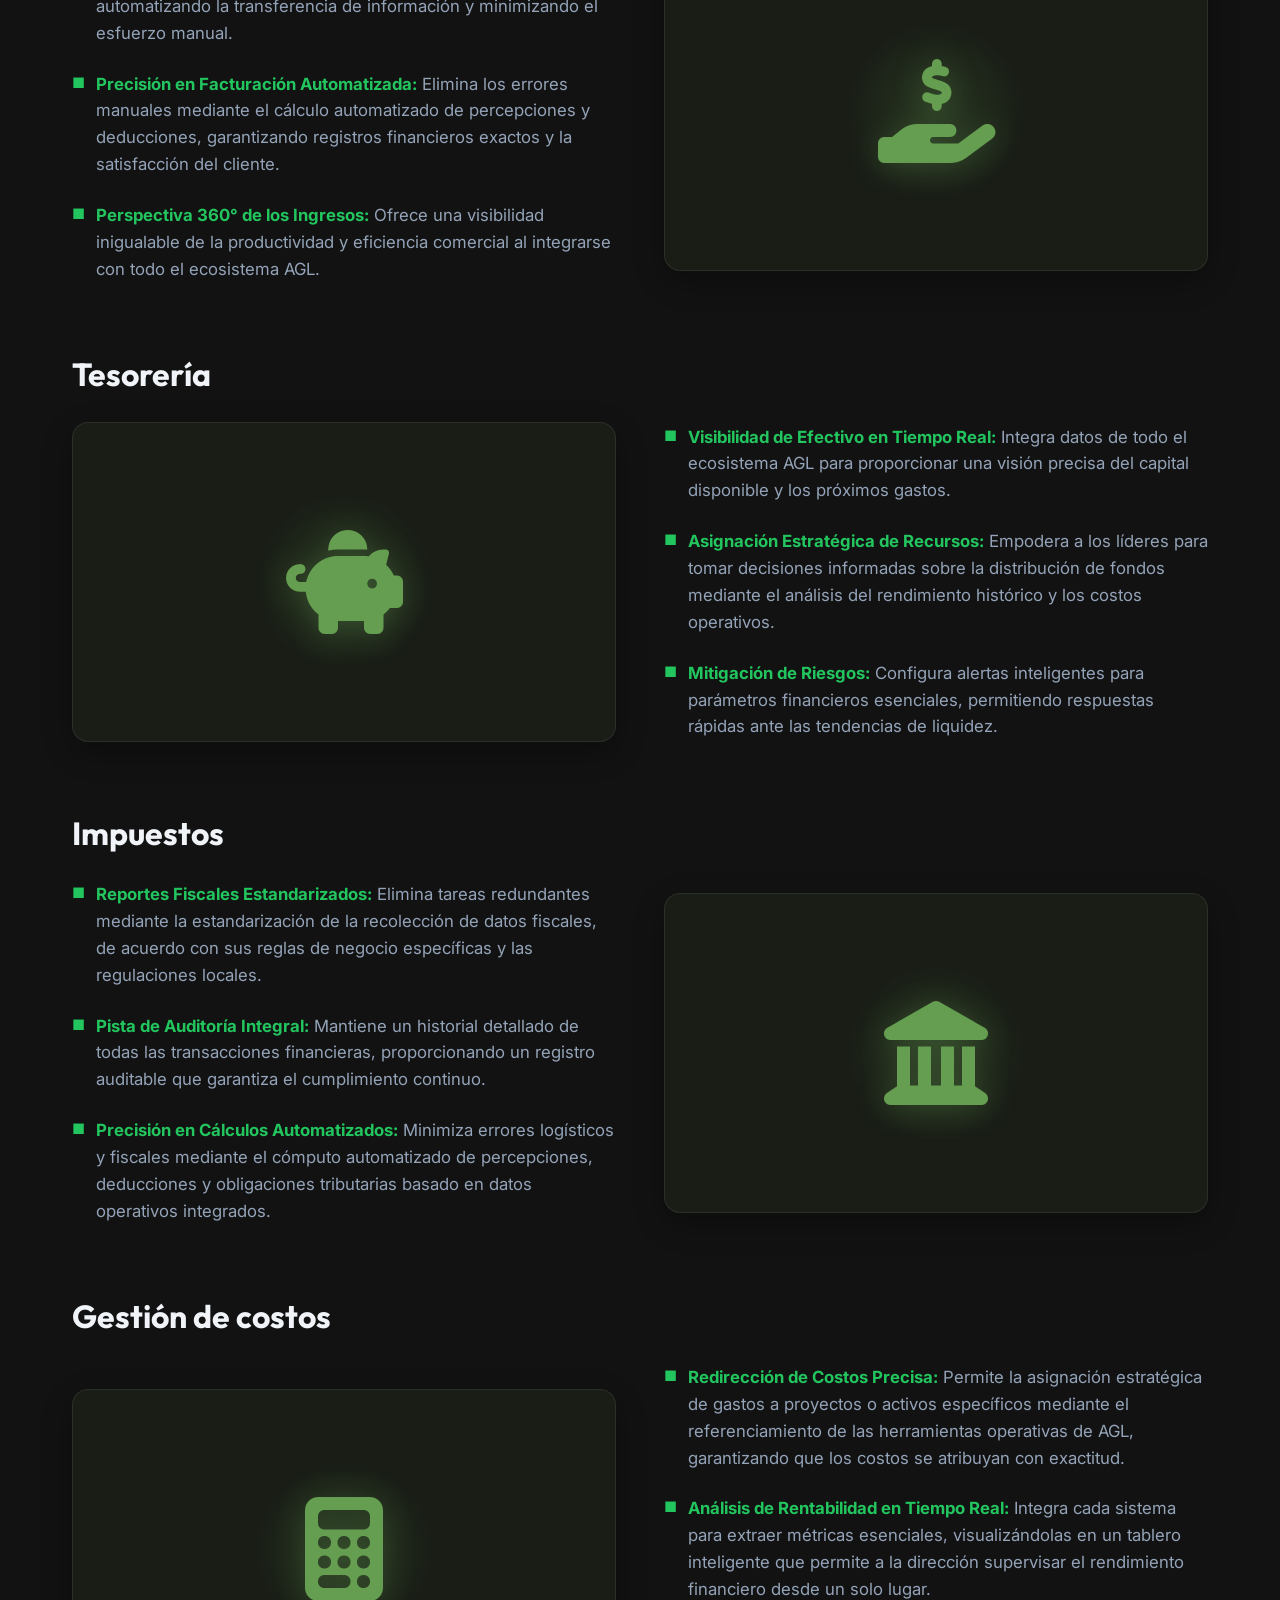
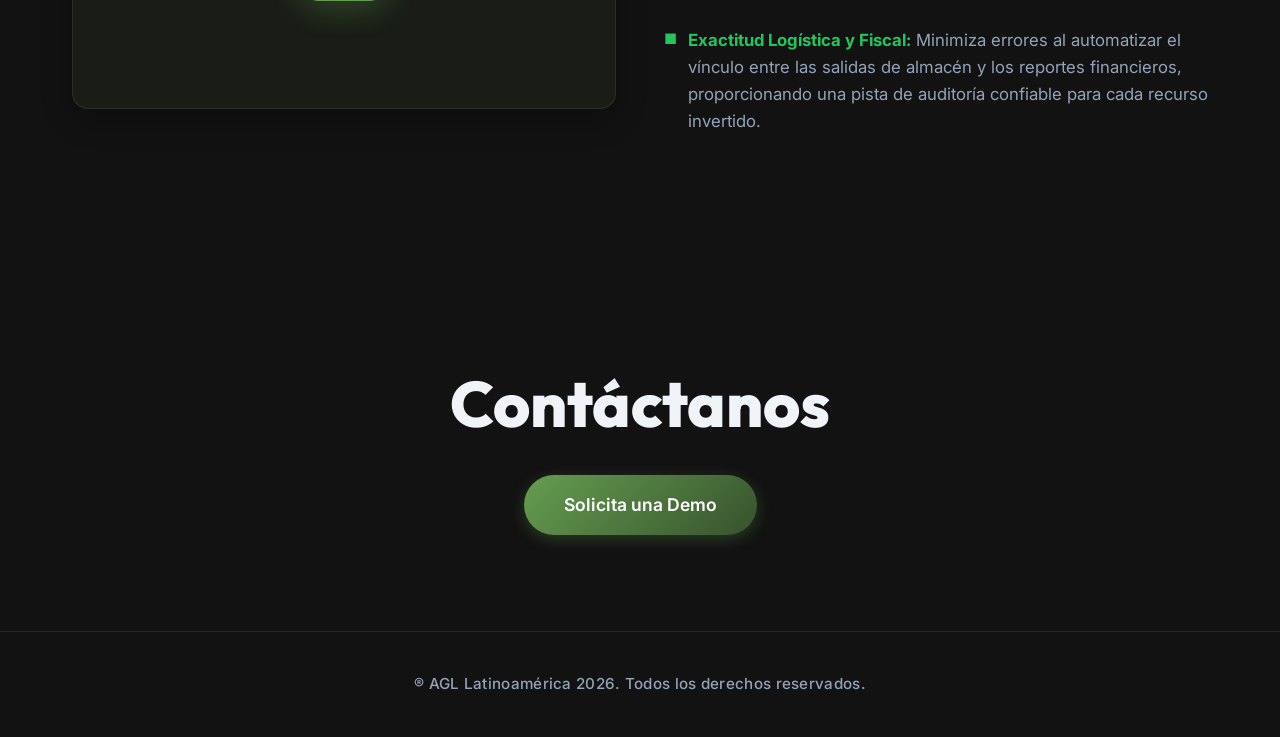
==== commit 14698310: "traduccion_y_modos" ====
--- a/servicios/administrativos/profinance/profinance.html
+++ b/servicios/administrativos/profinance/profinance.html
@@ -32,18 +32,22 @@
 <body>
     <!-- Navbar -->
     <nav class="navbar">
-        <div class="container nav-container nav-container-centered">
+        <div class="container nav-container">
             <a href="../../../index.html#ecosistema" class="logo" title="Volver al inicio">
                 <img src="../../../Logos/logo blanco.png" alt="AGL" class="logo-img theme-logo" id="nav-logo">
             </a>
             <div class="nav-actions">
-                <!-- BOTÓN IDIOMA DESKTOP (Tipo Switch) -->
                 <button class="theme-toggle-btn" id="lang-toggle-desktop" aria-label="Cambiar idioma"
                     title="Cambiar idioma"
-                    style="width: auto; padding: 5px 12px; border-radius: 20px; font-family: 'Inter', sans-serif; font-size: 0.9rem; background: transparent; border: 1px solid rgba(255,255,255,0.3); color: white; cursor: pointer;">
+                    style="width: auto; padding: 0 12px; border-radius: 20px; font-family: 'Inter', sans-serif; font-size: 0.9rem;">
                     <span class="lang-es" style="font-weight: 700; transition: 0.3s;">ES</span>
                     <span style="margin: 0 3px; font-weight: 300;">/</span>
                     <span class="lang-en" style="font-weight: 400; opacity: 0.5; transition: 0.3s;">EN</span>
+                </button>
+                <button class="theme-toggle-btn" id="theme-toggle" aria-label="Cambiar tema claro/oscuro"
+                    title="Cambiar tema">
+                    <i class="fas fa-sun theme-icon theme-icon-sun"></i>
+                    <i class="fas fa-moon theme-icon theme-icon-moon"></i>
                 </button>
             </div>
         </div>
@@ -357,34 +361,41 @@
     <!-- Script de Traducción -->
     <script>
         document.addEventListener('DOMContentLoaded', () => {
-            const langBtns = [document.getElementById('lang-toggle-desktop')];
-            let currentLang = 'es';
+            const langBtns = [document.getElementById('lang-toggle-desktop')].filter(Boolean);
+            let currentLang = localStorage.getItem('agl-lang') || 'es';
+
+            function applyLanguage(lang) {
+                currentLang = lang;
+                localStorage.setItem('agl-lang', currentLang);
+
+                // Actualizar estilo visual del Switch
+                document.querySelectorAll('.lang-es').forEach(el => {
+                    el.style.fontWeight = currentLang === 'es' ? '700' : '400';
+                    el.style.opacity = currentLang === 'es' ? '1' : '0.5';
+                });
+                document.querySelectorAll('.lang-en').forEach(el => {
+                    el.style.fontWeight = currentLang === 'en' ? '700' : '400';
+                    el.style.opacity = currentLang === 'en' ? '1' : '0.5';
+                });
+
+                // Traducir todos los elementos de texto
+                document.querySelectorAll('[data-en]').forEach(el => {
+                    const txt = el.getAttribute(`data-${currentLang}`);
+                    if (txt !== null) el.innerHTML = txt;
+                });
+            }
+
+            if (currentLang !== 'es') {
+                applyLanguage(currentLang);
+            }
 
             langBtns.forEach(btn => {
-                if (btn) {
-                    btn.addEventListener('click', () => {
-                        currentLang = currentLang === 'es' ? 'en' : 'es';
-
-                        // Actualizar estilo visual del Switch
-                        document.querySelectorAll('.lang-es').forEach(el => {
-                            el.style.fontWeight = currentLang === 'es' ? '700' : '400';
-                            el.style.opacity = currentLang === 'es' ? '1' : '0.5';
-                        });
-                        document.querySelectorAll('.lang-en').forEach(el => {
-                            el.style.fontWeight = currentLang === 'en' ? '700' : '400';
-                            el.style.opacity = currentLang === 'en' ? '1' : '0.5';
-                        });
-
-                        // Traducir todos los elementos de texto
-                        document.querySelectorAll('[data-en]').forEach(el => {
-                            el.innerHTML = el.getAttribute(`data-${currentLang}`);
-                        });
-                    });
-                }
+                btn.addEventListener('click', () => {
+                    const nextLang = currentLang === 'es' ? 'en' : 'es';
+                    applyLanguage(nextLang);
+                });
             });
         });
     </script>
-    <script src="script_risk.js"></script>
-</body>
-
-</html>+    <script src="script__pf.js"></script>
+</body>
